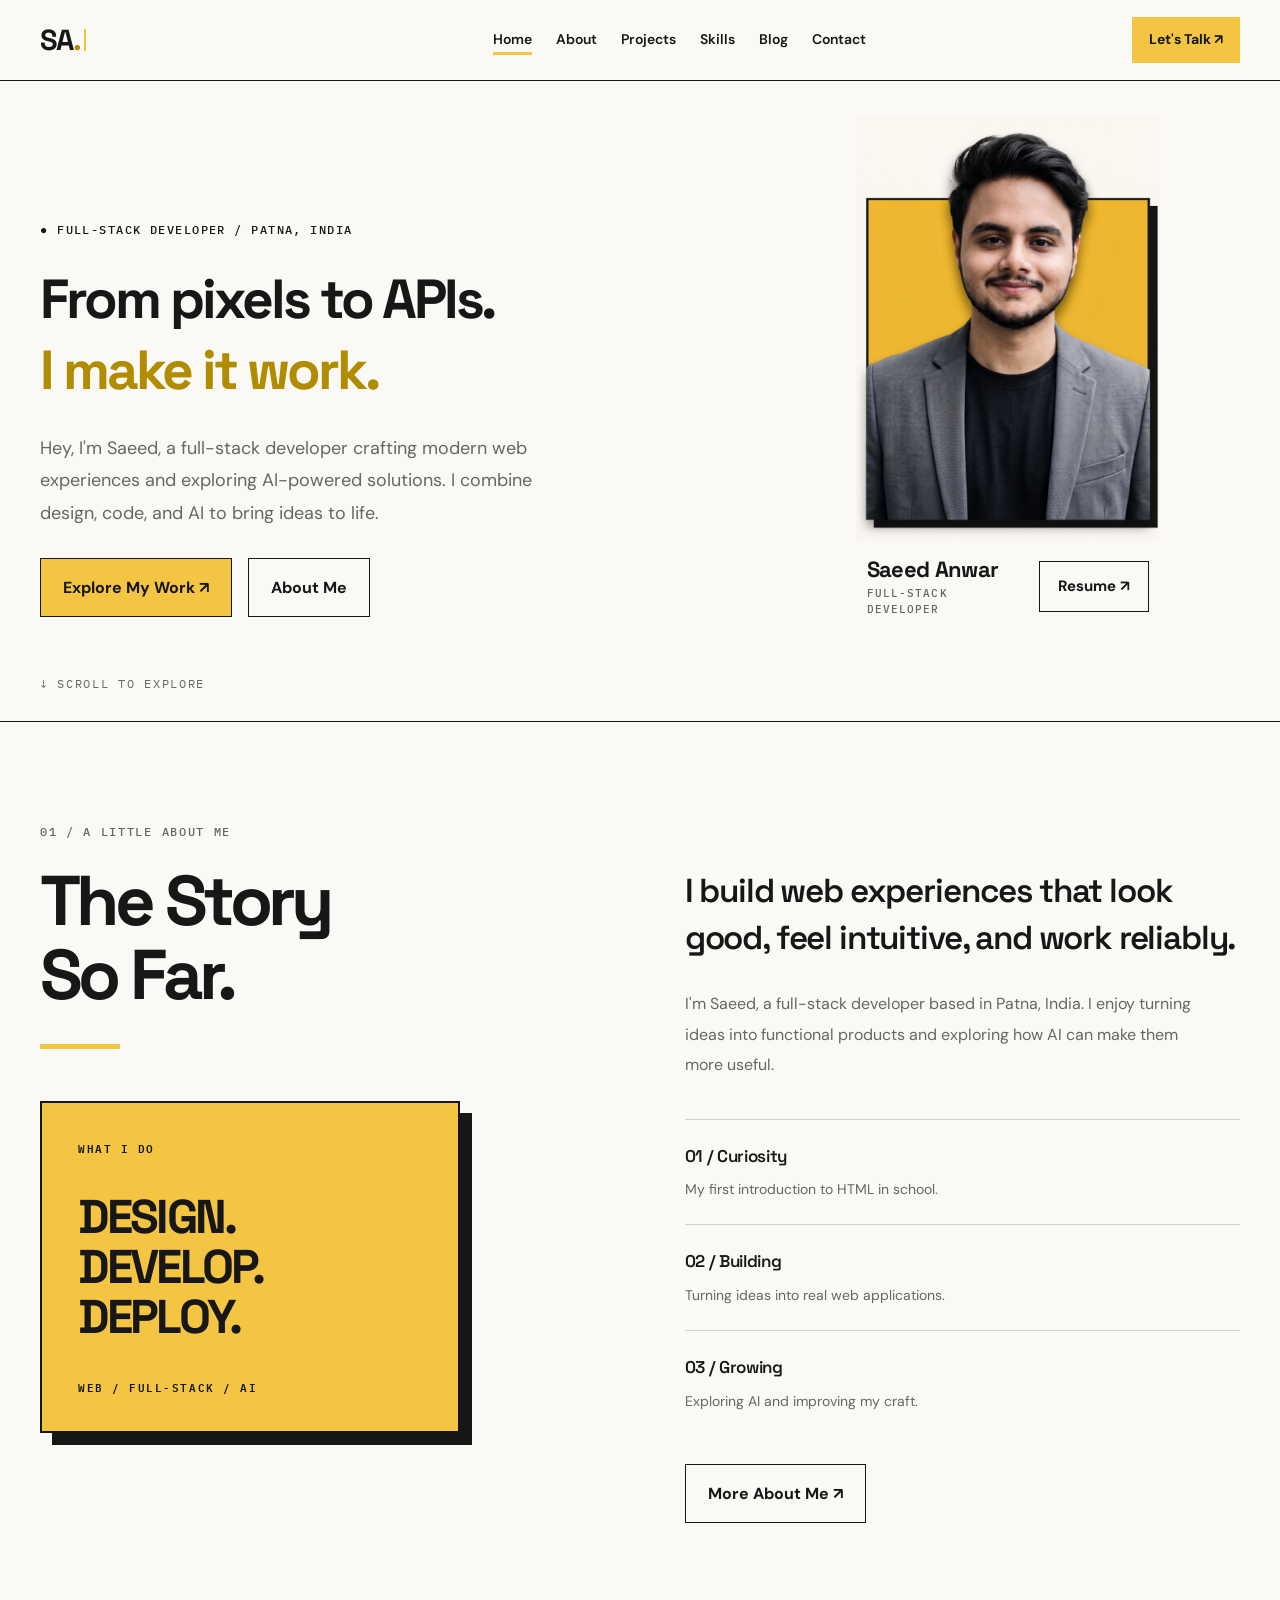
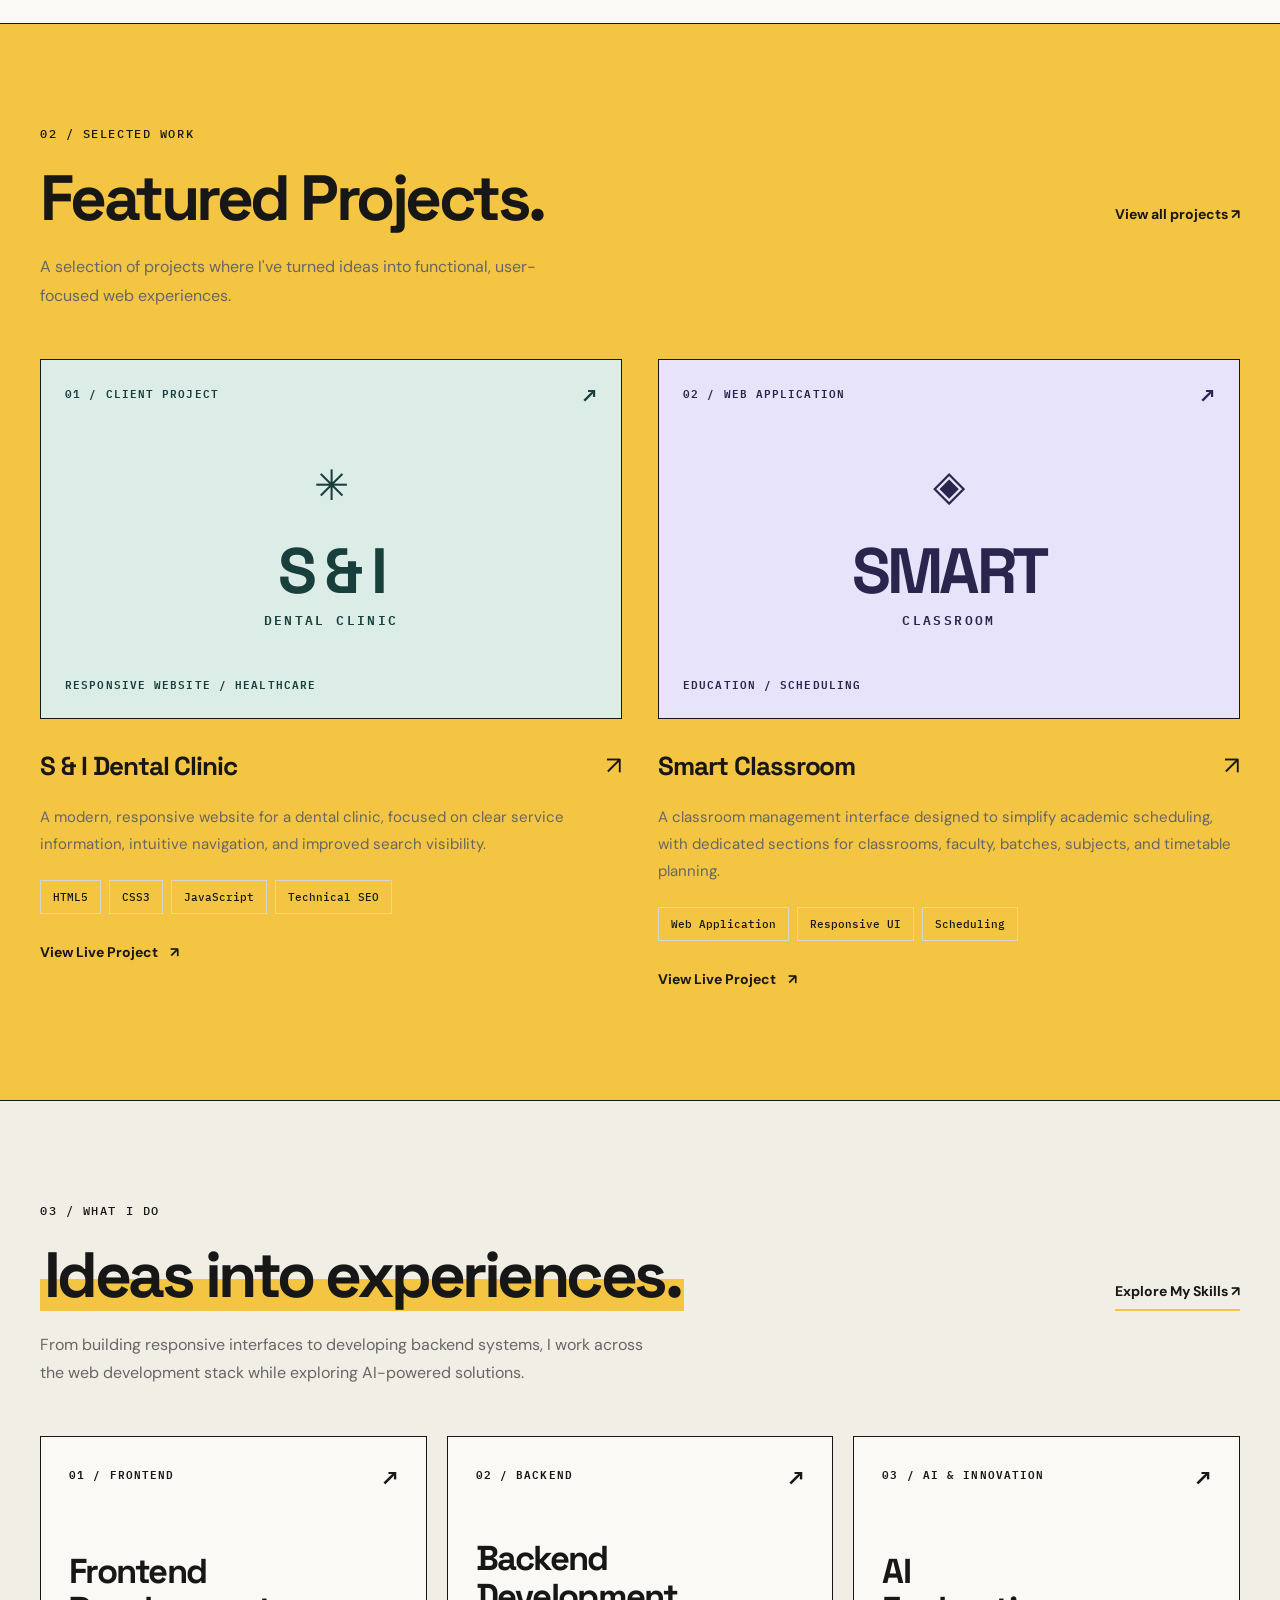
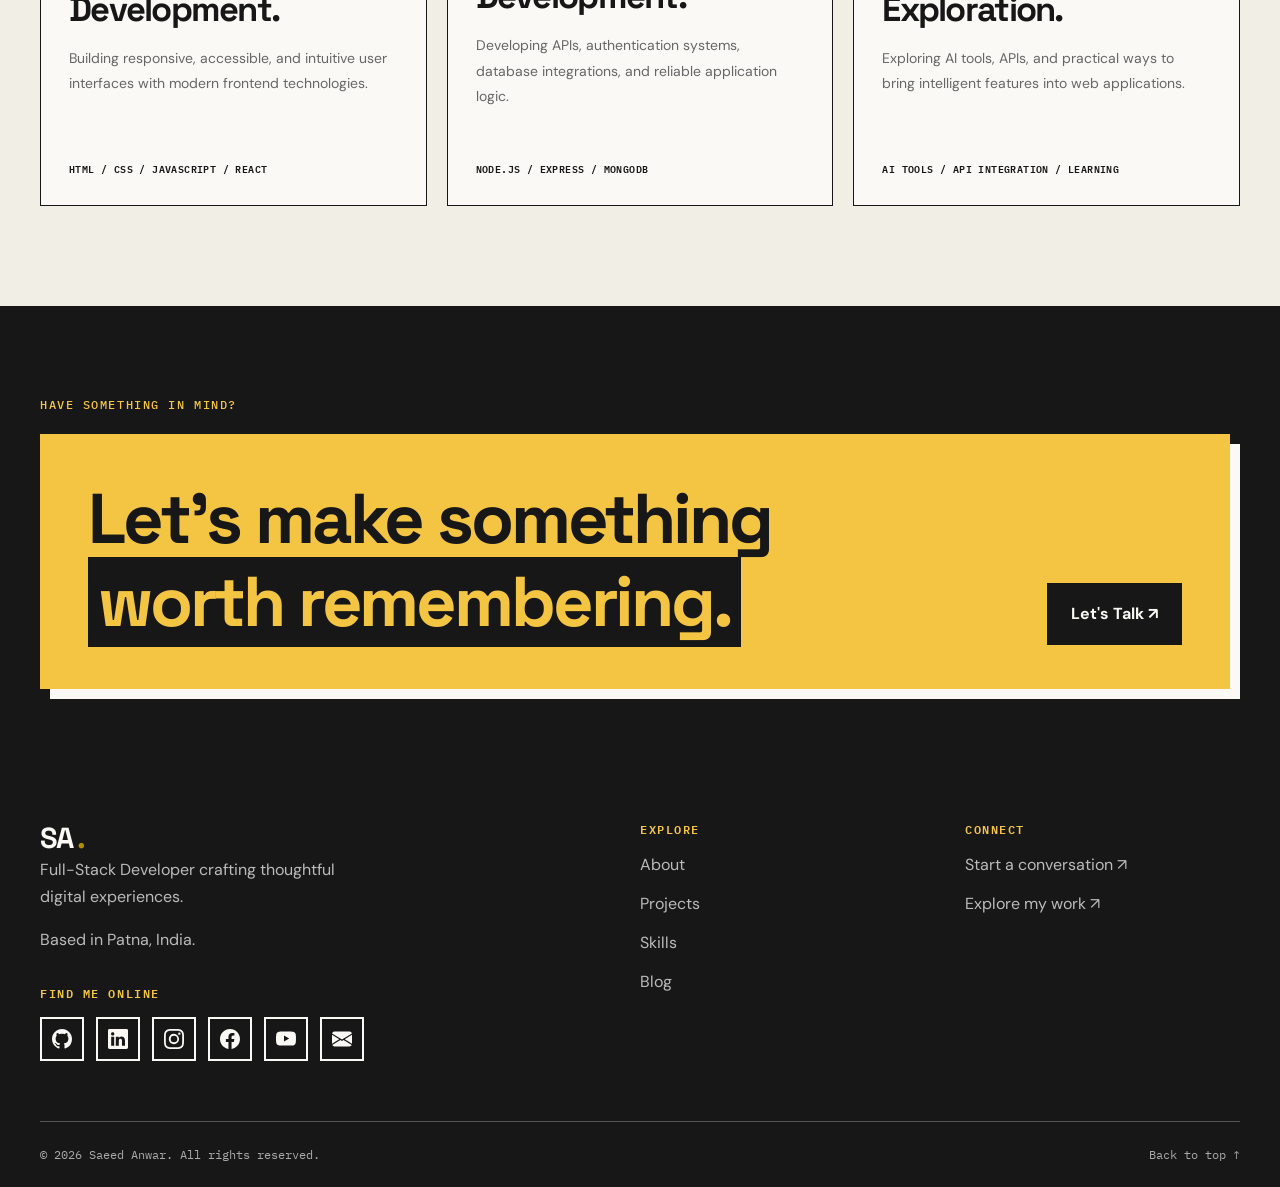
==== index.html @ 9882cc05 "Add files via upload" ====
<!DOCTYPE html>
<html lang="en">
 <head>
  <meta charset="utf-8"/>
  <meta content="width=device-width, initial-scale=1.0" name="viewport"/>
  <meta content="#FAF9F6" name="theme-color"/>
  <title>
   Home | Saeed Anwar
  </title>
  <meta content="Saeed Anwar &mdash; Full-Stack Developer building modern web experiences, client websites, and exploring AI-powered solutions." name="description"/>
  <!-- Google Fonts -->
  <link href="https://fonts.googleapis.com" rel="preconnect"/>
  <link crossorigin="" href="https://fonts.gstatic.com" rel="preconnect"/>
  <link href="https://fonts.googleapis.com/css2?family=DM+Sans:wght@400;500;600;700&amp;family=IBM+Plex+Mono:wght@400;500;600&amp;family=Space+Grotesk:wght@400;500;600;700&amp;display=swap" rel="stylesheet"/>
  <!-- Global CSS -->
  <link href="css/style.css" rel="stylesheet"/>
  <link href="css/components.css" rel="stylesheet"/>
  <!-- Layout CSS -->
  <link href="css/navbar.css" rel="stylesheet"/>
  <link href="css/footer.css" rel="stylesheet"/>
  <!-- Homepage CSS -->
  <link href="css/hero.css" rel="stylesheet"/>
  <link href="css/about-preview.css" rel="stylesheet"/>
  <link href="css/sections.css" rel="stylesheet"/>
 </head>
 <body id="top">
  <a class="skip-link" href="#main">
   Skip to content
  </a>
  <!-- ==================================
       HEADER / NAVIGATION
  ================================== -->
  <header class="site-header">
   <div class="container header-inner">
    <a aria-label="Saeed Anwar - Home" class="logo logo--animated" data-logo-animation href="index.html"><span class="logo__sizer" aria-hidden="true">SAEED ANWAR<span class="logo__dot">.</span></span><span class="logo__display" aria-hidden="true"><span class="logo__typed">SA</span><span class="logo__dot">.</span><span class="logo__cursor"></span></span></a>
    <button aria-controls="site-nav" aria-expanded="false" aria-label="Toggle navigation" class="menu-toggle" type="button">
     ☰
    </button>
    <nav aria-label="Main navigation" class="site-nav" id="site-nav">
     <a aria-current="page" href="index.html">
      Home
     </a>
     <a href="about.html">
      About
     </a>
     <a href="projects.html">
      Projects
     </a>
     <a href="skills.html">
      Skills
     </a>
     <a href="blog.html">
      Blog
     </a>
     <a href="contact.html">
      Contact
     </a>
    </nav>
    <a class="header-cta" href="contact.html">
     Let's Talk &nearrow;
    </a>
   </div>
  </header>
  <main id="main">
   <!-- ==================================
         HERO SECTION
    ================================== -->
   <section aria-labelledby="hero-heading" class="hero">
    <div class="container hero-grid">
     <div class="hero-content">
      <p class="eyebrow">
       ● FULL-STACK DEVELOPER / PATNA, INDIA
      </p>
      <h1 id="hero-heading">
       From pixels to APIs.
       <span>
        I make it work.
       </span>
      </h1>
      <p class="hero-description">
       Hey, I'm Saeed, a full-stack developer crafting
            modern web experiences and exploring AI-powered
            solutions. I combine design, code, and AI to
            bring ideas to life.
      </p>
      <div class="hero-actions">
       <a class="button" href="projects.html">
        Explore My Work &nearrow;
       </a>
       <a class="button button-outline" href="about.html">
        About Me
       </a>
      </div>
     </div>
     <div class="hero-visual">
      <div class="hero-portrait">
       <img alt="Portrait of Saeed Anwar" fetchpriority="high" height="1599" onerror="this.style.display='none';this.parentElement.classList.add('image-missing')" src="images/profile/saeed-profile.png" width="1288"/>
       <span class="image-placeholder">
        Add your portrait at
            images/profile/saeed-profile.png
       </span>
      </div>
      <div class="hero-id">
       <div class="hero-id__text">
        <p class="hero-id__name">
         Saeed Anwar
        </p>
        <p class="hero-id__role">
         Full-Stack Developer
        </p>
       </div>
       <a aria-label="Open Saeed Anwar's resume (PDF, opens in a new tab)" class="button button-outline" href="assets/resume/Saeed-Anwar-Resume.pdf" rel="noopener noreferrer" target="_blank">
        Resume &nearrow;
       </a>
      </div>
     </div>
    </div>
    <div class="container scroll-note">
     &darr; SCROLL TO EXPLORE
    </div>
   </section>
   <!-- ==================================
         ABOUT PREVIEW
    ================================== -->
   <section aria-labelledby="about-heading" class="section about-preview" id="about-preview">
    <div class="container about-grid">
     <div>
      <p class="eyebrow">
       01 / A LITTLE ABOUT ME
      </p>
      <h2 id="about-heading">
       The Story
       <br/>
       So Far.
      </h2>
      <div class="gold-rule">
      </div>
      <div class="design-card">
       <small>
        WHAT I DO
       </small>
       <strong>
        DESIGN.
        <br/>
        DEVELOP.
        <br/>
        DEPLOY.
       </strong>
       <small>
        WEB / FULL-STACK / AI
       </small>
      </div>
     </div>
     <div class="about-story">
      <p class="lead">
       I build web experiences that look good,
            feel intuitive, and work reliably.
      </p>
      <p>
       I'm Saeed, a full-stack developer based in
            Patna, India. I enjoy turning ideas into
            functional products and exploring how AI
            can make them more useful.
      </p>
      <div class="milestone">
       <b>
        01 / Curiosity
       </b>
       <p>
        My first introduction to HTML in school.
       </p>
      </div>
      <div class="milestone">
       <b>
        02 / Building
       </b>
       <p>
        Turning ideas into real web applications.
       </p>
      </div>
      <div class="milestone">
       <b>
        03 / Growing
       </b>
       <p>
        Exploring AI and improving my craft.
       </p>
      </div>
      <a class="button button-outline" href="about.html">
       More About Me &nearrow;
      </a>
     </div>
    </div>
   </section>
   <!-- ==================================
         FEATURED PROJECTS
    ================================== -->
   <section aria-labelledby="projects-heading" class="section featured-projects" id="featured-projects">
    <div class="container">
     <p class="eyebrow">
      02 / SELECTED WORK
     </p>
     <div class="section-heading">
      <h2 id="projects-heading">
       Featured Projects.
      </h2>
      <a class="view-all-link" href="projects.html">
       View all projects &nearrow;
      </a>
     </div>
     <p class="projects-intro">
      A selection of projects where I've turned ideas
          into functional, user-focused web experiences.
     </p>
     <div class="project-grid">
      <!-- PROJECT 01: DENTAL CLINIC -->
      <article class="project-card">
       <a aria-label="Visit S &amp; I Dental Clinic website" class="project-visual project-visual--dental" href="https://sidentalclinic.com/" rel="noopener noreferrer" target="_blank">
        <div class="project-visual__top">
         <span>
          01 / CLIENT PROJECT
         </span>
         <span aria-hidden="true">
          &nearrow;
         </span>
        </div>
        <div class="project-visual__center">
         <span aria-hidden="true" class="project-visual__symbol">
          ✳
         </span>
         <strong>
          S &amp; I
         </strong>
         <span>
          DENTAL CLINIC
         </span>
        </div>
        <div class="project-visual__bottom">
         RESPONSIVE WEBSITE / HEALTHCARE
        </div>
       </a>
       <div class="project-details">
        <div class="project-details__heading">
         <h3>
          S &amp; I Dental Clinic
         </h3>
         <a aria-label="Open S &amp; I Dental Clinic website" href="https://sidentalclinic.com/" rel="noopener noreferrer" target="_blank">
          &nearrow;
         </a>
        </div>
        <p>
         A modern, responsive website for a dental
                clinic, focused on clear service information,
                intuitive navigation, and improved search
                visibility.
        </p>
        <div class="project-tags">
         <span>
          HTML5
         </span>
         <span>
          CSS3
         </span>
         <span>
          JavaScript
         </span>
         <span>
          Technical SEO
         </span>
        </div>
        <a class="project-link" href="https://sidentalclinic.com/" rel="noopener noreferrer" target="_blank">
         View Live Project
         <span aria-hidden="true">
          &nearrow;
         </span>
        </a>
       </div>
      </article>
      <!-- PROJECT 02: SMART CLASSROOM -->
      <article class="project-card">
       <a aria-label="Visit Smart Classroom project" class="project-visual project-visual--classroom" href="https://saeed8271.github.io/smart_classroom/" rel="noopener noreferrer" target="_blank">
        <div class="project-visual__top">
         <span>
          02 / WEB APPLICATION
         </span>
         <span aria-hidden="true">
          &nearrow;
         </span>
        </div>
        <div class="project-visual__center">
         <span aria-hidden="true" class="project-visual__symbol">
          ◈
         </span>
         <strong>
          SMART
         </strong>
         <span>
          CLASSROOM
         </span>
        </div>
        <div class="project-visual__bottom">
         EDUCATION / SCHEDULING
        </div>
       </a>
       <div class="project-details">
        <div class="project-details__heading">
         <h3>
          Smart Classroom
         </h3>
         <a aria-label="Open Smart Classroom project" href="https://saeed8271.github.io/smart_classroom/" rel="noopener noreferrer" target="_blank">
          &nearrow;
         </a>
        </div>
        <p>
         A classroom management interface designed
                to simplify academic scheduling, with
                dedicated sections for classrooms, faculty,
                batches, subjects, and timetable planning.
        </p>
        <div class="project-tags">
         <span>
          Web Application
         </span>
         <span>
          Responsive UI
         </span>
         <span>
          Scheduling
         </span>
        </div>
        <a class="project-link" href="https://saeed8271.github.io/smart_classroom/" rel="noopener noreferrer" target="_blank">
         View Live Project
         <span aria-hidden="true">
          &nearrow;
         </span>
        </a>
       </div>
      </article>
     </div>
    </div>
   </section>
   <!-- ==================================
     WHAT I DO / SKILLS PREVIEW
================================== -->
   <section aria-labelledby="services-heading" class="section section-tinted services-section" id="services">
    <div class="container">
     <p class="eyebrow">
      03 / WHAT I DO
     </p>
     <div class="section-heading">
      <h2 id="services-heading">
       Ideas into experiences.
      </h2>
      <a class="services-view-all" href="skills.html">
       Explore My Skills &nearrow;
      </a>
     </div>
     <p class="services-intro">
      From building responsive interfaces to developing
      backend systems, I work across the web development
      stack while exploring AI-powered solutions.
     </p>
     <div class="services-grid">
      <!-- FRONTEND -->
      <a class="service-card" href="skills.html#frontend">
       <div class="service-card__top">
        <span>
         01 / FRONTEND
        </span>
        <span aria-hidden="true" class="service-card__arrow">
         &nearrow;
        </span>
       </div>
       <div>
        <h3>
         Frontend
         <br/>
         Development.
        </h3>
        <p>
         Building responsive, accessible, and intuitive
            user interfaces with modern frontend technologies.
        </p>
       </div>
       <span class="service-card__tags">
        HTML / CSS / JAVASCRIPT / REACT
       </span>
      </a>
      <!-- BACKEND -->
      <a class="service-card" href="skills.html#backend">
       <div class="service-card__top">
        <span>
         02 / BACKEND
        </span>
        <span aria-hidden="true" class="service-card__arrow">
         &nearrow;
        </span>
       </div>
       <div>
        <h3>
         Backend
         <br/>
         Development.
        </h3>
        <p>
         Developing APIs, authentication systems, database
            integrations, and reliable application logic.
        </p>
       </div>
       <span class="service-card__tags">
        NODE.JS / EXPRESS / MONGODB
       </span>
      </a>
      <!-- AI -->
      <a class="service-card" href="skills.html#ai">
       <div class="service-card__top">
        <span>
         03 / AI &amp; INNOVATION
        </span>
        <span aria-hidden="true" class="service-card__arrow">
         &nearrow;
        </span>
       </div>
       <div>
        <h3>
         AI
         <br/>
         Exploration.
        </h3>
        <p>
         Exploring AI tools, APIs, and practical ways to
            bring intelligent features into web applications.
        </p>
       </div>
       <span class="service-card__tags">
        AI TOOLS / API INTEGRATION / LEARNING
       </span>
      </a>
     </div>
    </div>
   </section>
   <!-- ==================================
         BEYOND THE CODE
    ================================== -->
   <!-- ==================================
         BLOG PREVIEW
    ================================== -->
  </main>
  <!-- ==================================
       FOOTER
  ================================== -->
  <footer class="site-footer">
   <div class="container">
    <p class="eyebrow">
     HAVE SOMETHING IN MIND?
    </p>
    <div class="footer-cta">
     <h2>
      Let's make something
      <span>
       worth remembering.
      </span>
     </h2>
     <a class="button" href="contact.html">
      Let's Talk &nearrow;
     </a>
    </div>
    <div class="footer-columns">
     <div>
      <a class="logo" href="index.html">
       SA
       <span>
        .
       </span>
      </a>
      <p>
       Full-Stack Developer crafting thoughtful
            digital experiences.
      </p>
      <p>
       Based in Patna, India.
      </p>
      <nav class="footer-social" aria-label="Social links">
        <h3>FIND ME ONLINE</h3>
        <ul>
          <li><a href="https://github.com/Saeed8271" target="_blank" rel="noopener noreferrer" aria-label="GitHub (opens in a new tab)" title="GitHub"><svg viewBox="0 0 16 16" width="20" height="20" fill="currentColor" aria-hidden="true" focusable="false"><path d="M8 0C3.58 0 0 3.58 0 8c0 3.54 2.29 6.53 5.47 7.59.4.07.55-.17.55-.38 0-.19-.01-.82-.01-1.49-2.01.37-2.53-.49-2.69-.94-.09-.23-.48-.94-.82-1.13-.28-.15-.68-.52-.01-.53.63-.01 1.08.58 1.23.82.72 1.21 1.87.87 2.33.66.07-.52.28-.87.51-1.07-1.78-.2-3.64-.89-3.64-3.95 0-.87.31-1.59.82-2.15-.08-.2-.36-1.02.08-2.12 0 0 .67-.21 2.2.82.64-.18 1.32-.27 2-.27s1.36.09 2 .27c1.53-1.04 2.2-.82 2.2-.82.44 1.1.16 1.92.08 2.12.51.56.82 1.27.82 2.15 0 3.07-1.87 3.75-3.65 3.95.29.25.54.73.54 1.48 0 1.07-.01 1.93-.01 2.2 0 .21.15.46.55.38A8.01 8.01 0 0 0 16 8c0-4.42-3.58-8-8-8"/></svg></a></li>
          <li><a href="https://www.linkedin.com/in/saeed-anwar-23450a2b9" target="_blank" rel="noopener noreferrer" aria-label="LinkedIn (opens in a new tab)" title="LinkedIn"><svg viewBox="0 0 16 16" width="20" height="20" fill="currentColor" aria-hidden="true" focusable="false"><path d="M0 1.146C0 .513.526 0 1.175 0h13.65C15.474 0 16 .513 16 1.146v13.708c0 .633-.526 1.146-1.175 1.146H1.175C.526 16 0 15.487 0 14.854zm4.943 12.248V6.169H2.542v7.225zm-1.2-8.212c.837 0 1.358-.554 1.358-1.248-.015-.709-.52-1.248-1.342-1.248S2.4 3.226 2.4 3.934c0 .694.521 1.248 1.327 1.248zm4.908 8.212V9.359c0-.216.016-.432.08-.586.173-.431.568-.878 1.232-.878.869 0 1.216.662 1.216 1.634v3.865h2.401V9.25c0-2.22-1.184-3.252-2.764-3.252-1.274 0-1.845.7-2.165 1.193v.025h-.016l.016-.025V6.169h-2.4c.03.678 0 7.225 0 7.225z"/></svg></a></li>
          <li><a href="https://www.instagram.com/saeedanwar2454" target="_blank" rel="noopener noreferrer" aria-label="Instagram (opens in a new tab)" title="Instagram"><svg viewBox="0 0 16 16" width="20" height="20" fill="currentColor" aria-hidden="true" focusable="false"><path d="M8 0C5.829 0 5.556.01 4.703.048 3.85.088 3.269.222 2.76.42a3.9 3.9 0 0 0-1.417.923A3.9 3.9 0 0 0 .42 2.76C.222 3.268.087 3.85.048 4.7.01 5.555 0 5.827 0 8.001c0 2.172.01 2.444.048 3.297.04.852.174 1.433.372 1.942.205.526.478.972.923 1.417.444.445.89.719 1.416.923.51.198 1.09.333 1.942.372C5.555 15.99 5.827 16 8 16s2.444-.01 3.298-.048c.851-.04 1.434-.174 1.943-.372a3.9 3.9 0 0 0 1.416-.923c.445-.445.718-.891.923-1.417.197-.509.332-1.09.372-1.942C15.99 10.445 16 10.173 16 8s-.01-2.445-.048-3.299c-.04-.851-.175-1.433-.372-1.941a3.9 3.9 0 0 0-.923-1.417A3.9 3.9 0 0 0 13.24.42c-.51-.198-1.092-.333-1.943-.372C10.443.01 10.172 0 7.998 0zm-.717 1.442h.718c2.136 0 2.389.007 3.232.046.78.035 1.204.166 1.486.275.373.145.64.319.92.599s.453.546.598.92c.11.281.24.705.275 1.485.039.843.047 1.096.047 3.231s-.008 2.389-.047 3.232c-.035.78-.166 1.203-.275 1.485a2.5 2.5 0 0 1-.599.919c-.28.28-.546.453-.92.598-.28.11-.704.24-1.485.276-.843.038-1.096.047-3.232.047s-2.39-.009-3.233-.047c-.78-.036-1.203-.166-1.485-.276a2.5 2.5 0 0 1-.92-.598 2.5 2.5 0 0 1-.6-.92c-.109-.281-.24-.705-.275-1.485-.038-.843-.046-1.096-.046-3.233s.008-2.388.046-3.231c.036-.78.166-1.204.276-1.486.145-.373.319-.64.599-.92s.546-.453.92-.598c.282-.11.705-.24 1.485-.276.738-.034 1.024-.044 2.515-.045zm4.988 1.328a.96.96 0 1 0 0 1.92.96.96 0 0 0 0-1.92m-4.27 1.122a4.109 4.109 0 1 0 0 8.217 4.109 4.109 0 0 0 0-8.217m0 1.441a2.667 2.667 0 1 1 0 5.334 2.667 2.667 0 0 1 0-5.334"/></svg></a></li>
          <li><a href="https://www.facebook.com/profile.php?id=100057642566554" target="_blank" rel="noopener noreferrer" aria-label="Facebook (opens in a new tab)" title="Facebook"><svg viewBox="0 0 16 16" width="20" height="20" fill="currentColor" aria-hidden="true" focusable="false"><path d="M16 8.049c0-4.446-3.582-8.05-8-8.05C3.58 0-.002 3.603-.002 8.05c0 4.017 2.926 7.347 6.75 7.951v-5.625h-2.03V8.05H6.75V6.275c0-2.017 1.195-3.131 3.022-3.131.876 0 1.791.157 1.791.157v1.98h-1.009c-.993 0-1.303.621-1.303 1.258v1.51h2.218l-.354 2.326H9.25V16c3.824-.604 6.75-3.934 6.75-7.951"/></svg></a></li>
          <li><a href="https://www.youtube.com/channel/UChybDHQz90WzUrB8wZB8Mdw" target="_blank" rel="noopener noreferrer" aria-label="YouTube (opens in a new tab)" title="YouTube"><svg viewBox="0 0 16 16" width="20" height="20" fill="currentColor" aria-hidden="true" focusable="false"><path d="M8.051 1.999h.089c.822.003 4.987.033 6.11.335a2.01 2.01 0 0 1 1.415 1.42c.101.38.172.883.22 1.402l.01.104.022.26.008.104c.065.914.073 1.77.074 1.957v.075c-.001.194-.01 1.108-.082 2.06l-.008.105-.009.104c-.05.572-.124 1.14-.235 1.558a2.01 2.01 0 0 1-1.415 1.42c-1.16.312-5.569.334-6.18.335h-.142c-.309 0-1.587-.006-2.927-.052l-.17-.006-.087-.004-.171-.007-.171-.007c-1.11-.049-2.167-.128-2.654-.26a2.01 2.01 0 0 1-1.415-1.419c-.111-.417-.185-.986-.235-1.558L.09 9.82l-.008-.104A31 31 0 0 1 0 7.68v-.123c.002-.215.01-.958.064-1.778l.007-.103.003-.052.008-.104.022-.26.01-.104c.048-.519.119-1.023.22-1.402a2.01 2.01 0 0 1 1.415-1.42c.487-.13 1.544-.21 2.654-.26l.17-.007.172-.006.086-.003.171-.007A100 100 0 0 1 7.858 2zM6.4 5.209v4.818l4.157-2.408z"/></svg></a></li>
          <li><a href="mailto:saeedanwar0930@gmail.com" aria-label="Email Saeed Anwar" title="Email"><svg viewBox="0 0 16 16" width="20" height="20" fill="currentColor" aria-hidden="true" focusable="false"><path d="M.05 3.555A2 2 0 0 1 2 2h12a2 2 0 0 1 1.95 1.555L8 8.414zM0 4.697v7.104l5.803-3.558zM6.761 8.83l-6.57 4.027A2 2 0 0 0 2 14h12a2 2 0 0 0 1.808-1.144l-6.57-4.027L8 9.586zm3.436-.586L16 11.801V4.697z"/></svg></a></li>
        </ul>
      </nav>
     </div>
     <div>
      <h3>
       EXPLORE
      </h3>
      <a href="about.html">
       About
      </a>
      <a href="projects.html">
       Projects
      </a>
      <a href="skills.html">
       Skills
      </a>
      <a href="blog.html">
       Blog
      </a>
     </div>
     <div>
      <h3>
       CONNECT
      </h3>
      <a href="contact.html">
       Start a conversation &nearrow;
      </a>
      <a href="projects.html">
       Explore my work &nearrow;
      </a>
     </div>
    </div>
    <div class="footer-bottom">
     <span>
      &copy;
      <span data-year="">
      </span>
      Saeed Anwar.
          All rights reserved.
     </span>
     <a href="#top">
      Back to top &uarr;
     </a>
    </div>
   </div>
  </footer>
  <!-- JavaScript -->
  <script defer="" src="js/main.js">
  </script>
  <script defer="" src="js/navbar.js">
  </script>
 </body>
</html>
---- css/style.css ----
:root{--color-gold:#F4C542;--color-mustard:#E9B92F;--color-ink:#171717;--color-paper:#FAF9F6;--color-muted:#666;--font-heading:"Space Grotesk",sans-serif;--font-body:"DM Sans",sans-serif;--font-mono:"IBM Plex Mono",monospace;--container-width:1200px}*,*::before,*::after{box-sizing:border-box}html{scroll-behavior:smooth}body{margin:0;background:var(--color-paper);color:var(--color-ink);font:16px/1.7 var(--font-body)}h1,h2,h3,h4,p{margin-top:0}h1,h2,h3,h4{font-family:var(--font-heading);line-height:1.12;letter-spacing:-.045em}a{color:inherit}img{max-width:100%;display:block}.container{width:min(calc(100% - 48px),var(--container-width));margin-inline:auto}.section{padding:100px 0;border-bottom:1px solid var(--color-ink)}.eyebrow{font:500 12px/1.6 var(--font-mono);letter-spacing:.13em;text-transform:uppercase}.section h2{font-size:clamp(38px,5vw,68px)}.section-intro{max-width:700px;color:var(--color-muted);font-size:20px}.skip-link{position:absolute;top:-100px;left:16px;padding:12px;background:var(--color-gold);z-index:100}.skip-link:focus{top:8px}:focus-visible{outline:3px solid var(--color-gold);outline-offset:4px}@media(max-width:600px){.container{width:min(calc(100% - 32px),var(--container-width))}.section{padding:65px 0}}@media(prefers-reduced-motion:reduce){html{scroll-behavior:auto}*,*::before,*::after{animation-duration:.01ms!important;transition-duration:.01ms!important}}
---- css/components.css ----
.button{display:inline-flex;align-items:center;justify-content:center;gap:10px;padding:15px 22px;background:var(--color-gold);border:1px solid var(--color-ink);color:var(--color-ink);font-weight:700;text-decoration:none;transition:transform .2s,background .2s}.button:hover{transform:translateY(-2px);background:var(--color-mustard)}.button-outline{background:transparent}.button-outline:hover{background:var(--color-gold)}.gold-dot{color:#B18B00}.note{font-size:13px;color:var(--color-muted)}
---- css/navbar.css ----
.site-header{border-bottom:1px solid var(--color-ink);position:relative;z-index:10;background:var(--color-paper)}.header-inner{min-height:80px;display:flex;align-items:center;gap:30px;justify-content:space-between}.logo{font:700 29px var(--font-heading);letter-spacing:-.06em;text-decoration:none}.logo span{color:#B18B00}.site-nav{display:flex;align-items:center;gap:24px}.site-nav a{text-decoration:none;font-size:14px;font-weight:600}.site-nav a:hover,.site-nav a[aria-current=page]{text-decoration:underline;text-decoration-color:var(--color-gold);text-decoration-thickness:3px;text-underline-offset:7px}.header-cta{background:var(--color-gold);padding:11px 17px;text-decoration:none;font-weight:700;font-size:14px}.menu-toggle{display:none;background:transparent;border:1px solid var(--color-ink);padding:8px 12px;font-size:20px;cursor:pointer}@media(max-width:900px){.menu-toggle{display:block;margin-left:auto}.header-cta{display:none}.site-nav{display:none;position:absolute;top:100%;left:0;right:0;background:var(--color-paper);border-bottom:1px solid var(--color-ink);padding:20px 24px;flex-direction:column;align-items:flex-start}.site-nav.is-open{display:flex}}

/* ===== Animated header logo (header only; footer .logo is untouched) ===== */
.logo--animated{position:relative;display:inline-block;flex-shrink:0;white-space:nowrap;line-height:1.7}
.logo--animated span{color:inherit}
/* Invisible full-width copy: reserves the final width so nothing around it ever moves */
.logo__sizer{display:block;visibility:hidden;padding-right:calc(.14em + 2px);pointer-events:none;user-select:none}
.logo__display{position:absolute;top:0;left:0;bottom:0;display:flex;align-items:center;white-space:nowrap}
/* The typed text is a clipping window whose width glides between keystrokes */
.logo__typed{display:inline-block;overflow:hidden;white-space:nowrap;vertical-align:top;box-sizing:content-box;padding-right:.05em;margin-right:-.05em;will-change:width;transition:width var(--logo-ms,130ms) cubic-bezier(.3,.7,.2,1)}
.logo--animated .logo__dot{color:#B18B00}
.logo--animated .logo__cursor{width:2px;height:.78em;margin-left:.14em;background:var(--color-gold);opacity:0;flex:none}
.logo--animated.is-active .logo__cursor{opacity:1;animation:logo-blink 1.2s ease-in-out infinite}
.logo--animated.is-typing .logo__cursor{animation:none;opacity:1}
@keyframes logo-blink{0%,40%{opacity:1}60%,90%{opacity:0}100%{opacity:1}}

/* Slightly smaller on phones so the full name always fits beside the hamburger */
@media(max-width:600px){.logo--animated{font-size:26px}}
@media(max-width:360px){.logo--animated{font-size:22px}}

/* Reduced motion: plain static "SA." exactly like the original logo */
@media(prefers-reduced-motion:reduce){
  .logo--animated{line-height:inherit}
  .logo__sizer{display:none}
  .logo__display{position:static;display:inline}
  .logo__typed{display:inline;transition:none;padding:0;margin:0}
  .logo--animated .logo__cursor{display:none}
}

/* ===== Mobile menu: yellow panel + hamburger <-> cross toggle (<=900px) ===== */
@media(max-width:900px){
  /* Hide the ☰ glyph and draw the icon with CSS so it can morph into a cross */
  .menu-toggle{
    position:relative;width:46px;height:42px;padding:0;font-size:0;line-height:0;color:transparent;
    background:linear-gradient(var(--color-ink),var(--color-ink)) center/20px 2px no-repeat;
    transition:background-size .2s ease,background-color .2s ease;
  }
  .menu-toggle::before,.menu-toggle::after{
    content:"";position:absolute;left:50%;top:50%;width:20px;height:2px;margin:-1px 0 0 -10px;
    background:var(--color-ink);transition:transform .25s cubic-bezier(.3,.7,.2,1);
  }
  .menu-toggle::before{transform:translateY(-7px)}
  .menu-toggle::after{transform:translateY(7px)}
  .menu-toggle[aria-expanded="true"]{background-size:0 2px;background-color:var(--color-gold)}
  .menu-toggle[aria-expanded="true"]::before{transform:rotate(45deg)}
  .menu-toggle[aria-expanded="true"]::after{transform:rotate(-45deg)}

  /* Floating yellow card with a hard black offset shadow (matches the "What I do" card) */
  .site-nav{
    top:calc(100% + 16px);left:24px;right:34px;
    background:var(--color-gold);border:2px solid var(--color-ink);box-shadow:10px 10px 0 var(--color-ink);
    padding:24px 24px 24px;gap:18px;
  }
  .site-nav.is-open{animation:menu-in .22s ease-out}
  .site-nav a{color:var(--color-ink);font-family:var(--font-heading);font-size:20px;font-weight:700;letter-spacing:-.02em}
  .site-nav a:hover,.site-nav a[aria-current=page]{text-decoration-color:var(--color-ink)}

  /* "Let's Talk" button added under the links by navbar.js */
  .site-nav a.site-nav__cta,.site-nav a.site-nav__cta:hover{
    display:block;width:100%;margin-top:8px;padding:14px 18px;text-align:center;text-decoration:none;
    background:var(--color-ink);color:var(--color-paper);border:2px solid var(--color-ink);
    font:700 15px var(--font-body);letter-spacing:0;
    transition:background-color .2s ease,color .2s ease;
  }
  .site-nav a.site-nav__cta:hover,.site-nav a.site-nav__cta:focus-visible{background:var(--color-paper);color:var(--color-ink)}
}
@media(max-width:600px){.site-nav{left:16px;right:26px}}
@keyframes menu-in{from{opacity:0;transform:translateY(-6px)}to{opacity:1;transform:none}}
@media(min-width:901px){.site-nav__cta{display:none!important}}

/* ===== Navbar polish: sticky header, scroll progress, hover effects ===== */
html{scroll-padding-top:81px}
.site-header{position:sticky;top:0}
.site-header::after{content:"";position:absolute;left:0;bottom:-1px;width:100%;height:3px;background:var(--color-gold);transform:scaleX(var(--scroll,0));transform-origin:left center;pointer-events:none}

/* Desktop links: golden underline slides in from the left */
@media(min-width:901px){
  .site-nav a{padding-bottom:3px;margin-bottom:-3px;background:linear-gradient(var(--color-gold),var(--color-gold)) 0 100%/0 3px no-repeat;transition:background-size .28s cubic-bezier(.3,.7,.2,1)}
  .site-nav a:hover,.site-nav a:focus-visible,.site-nav a[aria-current=page]{text-decoration:none;background-size:100% 3px}
}

/* "Let's Talk" lifts with a hard shadow, like the cards */
.header-cta{transition:transform .2s cubic-bezier(.3,.7,.2,1),box-shadow .2s cubic-bezier(.3,.7,.2,1)}
.header-cta:hover,.header-cta:focus-visible{transform:translate(-2px,-2px);box-shadow:4px 4px 0 var(--color-ink)}
.header-cta:active{transform:none;box-shadow:none}

@media(max-width:900px) and (hover:hover){.menu-toggle:hover{background-color:var(--color-gold)}}
---- css/footer.css ----
.site-footer{background:var(--color-ink);color:var(--color-paper);padding-top:88px}.site-footer .eyebrow{color:var(--color-gold)}.footer-cta{display:flex;justify-content:space-between;align-items:end;gap:32px;padding:16px 0 75px;border-bottom:1px solid #555}.footer-cta h2{font-size:clamp(40px,5.5vw,76px);max-width:850px;margin:0}.footer-cta h2 span{color:var(--color-gold)}.footer-cta .button{flex-shrink:0}.footer-columns{display:grid;grid-template-columns:2fr 1fr 1fr;gap:50px;padding:60px 0}.footer-columns p{max-width:300px;color:#bbb}.footer-columns h3{font:600 12px var(--font-mono);letter-spacing:.13em}.footer-columns>div>a:not(.logo){display:block;color:#bbb;text-decoration:none;margin:12px 0}.footer-columns a:hover{color:var(--color-gold)}.footer-bottom{display:flex;justify-content:space-between;gap:20px;border-top:1px solid #555;padding:25px 0;color:#aaa;font:12px var(--font-mono)}.footer-bottom a{text-decoration:none}@media(max-width:700px){.site-footer{padding-top:60px}.footer-cta{align-items:flex-start;flex-direction:column}.footer-columns{grid-template-columns:1fr 1fr;gap:25px}.footer-columns>div:first-child{grid-column:1/-1}.footer-bottom{flex-direction:column}}

/* ===== Footer: match the yellow card + hard-shadow look (CSS only, HTML unchanged) ===== */
.site-footer .footer-cta{margin:20px 10px 70px 0;padding:44px 48px;background:var(--color-gold);color:var(--color-ink);border:0;box-shadow:10px 10px 0 var(--color-paper)}
.site-footer .footer-cta h2{line-height:1.18}
.site-footer .footer-cta h2 span{display:inline;background:var(--color-ink);color:var(--color-gold);padding:0 .14em;-webkit-box-decoration-break:clone;box-decoration-break:clone}
.site-footer .footer-cta .button{background:var(--color-ink);color:var(--color-paper);border:2px solid var(--color-ink);transition:transform .2s cubic-bezier(.3,.7,.2,1),box-shadow .2s cubic-bezier(.3,.7,.2,1),background-color .2s,color .2s}
.site-footer .footer-cta .button:hover,.site-footer .footer-cta .button:focus-visible{background:var(--color-paper);color:var(--color-ink);transform:translate(-2px,-2px);box-shadow:4px 4px 0 var(--color-ink)}
.site-footer .footer-cta .button:active{transform:none;box-shadow:none}
.site-footer .footer-cta .button:focus-visible{outline-color:var(--color-ink)}

.footer-columns h3{color:var(--color-gold)}
.footer-columns>div>a:not(.logo){transition:color .2s,transform .25s cubic-bezier(.3,.7,.2,1)}
.footer-columns>div>a:not(.logo):hover{transform:translateX(5px)}
.footer-bottom a{transition:color .2s}
.footer-bottom a:hover{color:var(--color-gold)}

@media(max-width:700px){
  .site-footer .footer-cta{margin:16px 6px 54px 0;padding:30px 24px;box-shadow:6px 6px 0 var(--color-paper)}
}
@media(prefers-reduced-motion:reduce){
  .footer-columns>div>a:not(.logo):hover,.site-footer .footer-cta .button:hover{transform:none}
}

/* ===== Footer social links ===== */
.footer-social{margin-top:30px}
.footer-social h3{margin:0 0 14px}
.footer-social ul{list-style:none;margin:0;padding:0;display:flex;flex-wrap:wrap;gap:12px}
.footer-columns .footer-social a{display:inline-flex;align-items:center;justify-content:center;width:44px;height:44px;border:2px solid var(--color-paper);color:var(--color-paper);transition:transform .2s cubic-bezier(.3,.7,.2,1),box-shadow .2s cubic-bezier(.3,.7,.2,1),background-color .2s,border-color .2s,color .2s}
.footer-social svg{display:block;width:20px;height:20px}
.footer-columns .footer-social a:hover,.footer-columns .footer-social a:focus-visible{background:var(--color-gold);border-color:var(--color-gold);color:var(--color-ink);transform:translate(-2px,-2px);box-shadow:3px 3px 0 var(--color-paper)}
.footer-columns .footer-social a:active{transform:none;box-shadow:none}
@media(prefers-reduced-motion:reduce){.footer-columns .footer-social a:hover,.footer-columns .footer-social a:focus-visible{transform:none}}
---- css/hero.css ----
/* =========================================
   HERO SECTION
========================================= */

.hero {
  background: var(--color-paper);
  border-bottom: 1px solid var(--color-ink);
  overflow: hidden;
}

.hero-grid {
  /* Height shared by the button row (left) and the name/Resume row (right) so they line up */
  --hero-row: 60px;
  display: grid;
  grid-template-columns: minmax(0, 1.5fr) minmax(0, 1fr);
  align-items: end;           /* both columns end on the same line: buttons row = name row */
  gap: 40px;
  padding: 36px 0 58px;
}

/* =========================================
   LEFT SIDE — CONTENT
========================================= */

.hero-content {
  min-width: 0;
}

.hero-content .eyebrow {
  margin: 0 0 30px;
  font-family: var(--font-mono);
  font-size: 12px;
  font-weight: 500;
  letter-spacing: 0.12em;
  line-height: 1.6;
  text-transform: uppercase;
}

.hero h1 {
  margin: 0;
  font-family: var(--font-heading);
  font-size: clamp(34px, 4.3vw, 64px);
  font-weight: 700;
  line-height: 1.1;
  letter-spacing: -0.055em;
}

.hero h1 span {
  display: block;
  margin-top: 10px;
  color: #B18B00;
}

.hero-description {
  max-width: 550px;
  margin: 32px 0 0;
  color: var(--color-muted);
  font-family: var(--font-body);
  font-size: 18px;
  line-height: 1.8;
}

/* =========================================
   HERO BUTTONS  (same hover as the navbar "Let's Talk")
========================================= */

.hero-actions {
  display: flex;
  align-items: center;
  flex-wrap: wrap;
  gap: 16px;
  min-height: var(--hero-row);
  margin-top: 28px;
}

.hero .button {
  display: inline-flex;
  align-items: center;
  justify-content: center;
  gap: 10px;
  min-height: 48px;
  text-decoration: none;
  transition:
    transform 0.2s cubic-bezier(0.3, 0.7, 0.2, 1),
    box-shadow 0.2s cubic-bezier(0.3, 0.7, 0.2, 1),
    background-color 0.2s ease;
}

.hero .button:hover,
.hero .button:focus-visible {
  transform: translate(-2px, -2px);
  box-shadow: 4px 4px 0 var(--color-ink);
}

.hero .button:not(.button-outline):hover,
.hero .button:not(.button-outline):focus-visible {
  background: var(--color-gold);
}

.hero .button:active {
  transform: none;
  box-shadow: none;
}

/* =========================================
   RIGHT SIDE — PORTRAIT + NAME ROW
========================================= */

.hero-visual {
  --portrait-w: 304px;
  width: 100%;
  max-width: var(--portrait-w);
  margin-inline: auto;
  min-width: 0;
}

.hero-portrait {
  /* Crops the empty margin baked into saeed-profile.png (values are source pixels of the 1288x1599 file).
     If you swap the photo, adjust these four numbers or set --crop-x/y to 0 and --crop-w/h to the new size. */
  --src-w: 1288;
  --crop-x: 125;
  --crop-y: 70;
  --crop-w: 1037;
  --crop-h: 1450;

  position: relative;
  width: 100%;
  aspect-ratio: var(--crop-w) / var(--crop-h);
  overflow: hidden;
}

.hero-portrait img {
  display: block;
  width: calc(var(--src-w) / var(--crop-w) * 100%);
  max-width: none;
  height: auto;
  margin-left: calc(var(--crop-x) / var(--crop-w) * -100%);
  margin-top: calc(var(--crop-y) / var(--crop-w) * -100%);
}

/* Name + role on the left, Resume button on the right */

.hero-id {
  display: flex;
  align-items: center;
  justify-content: space-between;
  gap: 16px;
  min-height: var(--hero-row);
  margin-top: 14px;
  padding-inline: 3.5%;       /* lines the text up with the edge of the yellow card */
}

.hero-id__text {
  min-width: 0;
}

.hero-id__name {
  margin: 0;
  font-family: var(--font-heading);
  font-size: 22px;
  font-weight: 700;
  line-height: 1.2;
  letter-spacing: -0.03em;
}

.hero-id__role {
  margin: 4px 0 0;
  color: var(--color-muted);
  font-family: var(--font-mono);
  font-size: 11px;
  font-weight: 500;
  letter-spacing: 0.1em;
  line-height: 1.4;
  text-transform: uppercase;
}

.hero-id .button {
  flex-shrink: 0;
  padding: 12px 18px;
  font-size: 15px;
}

/* Missing image fallback */

.image-placeholder {
  display: none;
}

.image-missing {
  display: grid;
  place-items: center;
  aspect-ratio: auto;
  min-height: 420px;
  padding: 20px;
  border: 2px dashed #C7B988;
  background: #F1EAD4;
  color: var(--color-muted);
  text-align: center;
}

.image-missing .image-placeholder {
  display: block;
}

/* =========================================
   SCROLL INDICATOR
========================================= */

.scroll-note {
  padding-bottom: 28px;
  color: var(--color-muted);
  font-family: var(--font-mono);
  font-size: 12px;
  letter-spacing: 0.14em;
  line-height: 1.5;
}

/* =========================================
   ENTRANCE ANIMATION (runs once on load)
========================================= */

@keyframes hero-rise {
  from { opacity: 0; transform: translateY(16px); }
  to   { opacity: 1; transform: none; }
}

.hero-content .eyebrow,
.hero h1,
.hero-description,
.hero-actions,
.hero-portrait,
.hero-id {
  animation: hero-rise 0.7s cubic-bezier(0.2, 0.7, 0.2, 1) both;
}

.hero-content .eyebrow { animation-delay: 0s; }
.hero h1               { animation-delay: 0.08s; }
.hero-description      { animation-delay: 0.16s; }
.hero-actions          { animation-delay: 0.24s; }
.hero-portrait         { animation-delay: 0.12s; }
.hero-id               { animation-delay: 0.3s; }

@media (prefers-reduced-motion: reduce) {
  .hero-content .eyebrow,
  .hero h1,
  .hero-description,
  .hero-actions,
  .hero-portrait,
  .hero-id {
    animation: none;
  }
}

/* =========================================
   RESPONSIVE — TABLET
========================================= */

@media (max-width: 900px) {
  .hero-grid {
    grid-template-columns: 1fr;
    align-items: start;
    gap: 44px;
    padding: 56px 0 45px;
  }

  .hero-visual {
    --portrait-w: 320px;
  }

  .hero h1 {
    font-size: clamp(36px, 6vw, 58px);
  }

  .hero-actions {
    margin-top: 30px;
  }
}

/* =========================================
   RESPONSIVE — MOBILE
========================================= */

@media (max-width: 600px) {
  .hero-grid {
    gap: 36px;
    padding: 46px 0 35px;
  }

  /* ONLY CHANGE: Profile first, introduction second */
  .hero-visual {
    --portrait-w: 300px;
    grid-row: 1;
  }

  .hero-content {
    grid-row: 2;
  }

  .hero-content .eyebrow {
    margin-bottom: 24px;
    font-size: 10px;
  }

  .hero h1 {
    font-size: clamp(32px, 8vw, 44px);
  }

  .hero-description {
    margin-top: 28px;
    font-size: 16px;
  }

  .hero-actions {
    gap: 12px;
    margin-top: 24px;
  }

  .hero-id__name {
    font-size: 20px;
  }

  .hero-id .button {
    padding: 11px 16px;
    font-size: 14px;
  }

  .scroll-note {
    padding-bottom: 24px;
    font-size: 10px;
  }

  .image-missing {
    min-height: 340px;
  }
}
---- css/about-preview.css ----
/* =========================================
   ABOUT PREVIEW SECTION
========================================= */

.about-preview {
  background: var(--color-paper, #FAF9F6);
  overflow: hidden;
}

.about-grid {
  display: grid;
  grid-template-columns: minmax(0, 1fr) minmax(0, 1fr);
  align-items: start;
  gap: clamp(48px, 7vw, 100px);
}

/* =========================================
   LEFT — HEADING
========================================= */

.about-grid > div:first-child {
  min-width: 0;
}

.about-grid .eyebrow {
  margin: 0 0 24px;
  color: var(--color-muted, #666666);
  font-family: var(--font-mono);
  font-size: 12px;
  font-weight: 500;
  letter-spacing: 0.14em;
  line-height: 1.6;
}

.about-grid h2 {
  margin: 0;
  color: var(--color-ink, #171717);
  font-family: var(--font-heading);
  font-size: clamp(48px, 5.5vw, 82px);
  font-weight: 700;
  line-height: 1.04;
  letter-spacing: -0.065em;
}

/* Golden accent rule */

.gold-rule {
  width: 80px;
  height: 5px;
  margin: 32px 0 52px;
  background: var(--color-gold, #F4C542);
}

/* =========================================
   DESIGN / DEVELOP / DEPLOY CARD
========================================= */

.design-card {
  display: flex;
  flex-direction: column;
  justify-content: space-between;
  gap: 36px;

  width: calc(100% - 14px);
  max-width: 420px;
  min-height: 330px;
  padding: clamp(24px, 3vw, 36px);

  background: var(--color-gold, #F4C542);
  border: 2px solid var(--color-ink, #171717);
  box-shadow: 12px 12px 0 var(--color-ink, #171717);
}

.design-card small {
  display: block;
  color: var(--color-ink);
  font-family: var(--font-mono);
  font-size: 11px;
  font-weight: 600;
  letter-spacing: 0.14em;
  line-height: 1.6;
}

.design-card strong {
  display: block;
  color: var(--color-ink);
  font-family: var(--font-heading);
  font-size: clamp(32px, 3.7vw, 54px);
  font-weight: 700;
  line-height: 1.05;
  letter-spacing: -0.06em;
  overflow-wrap: anywhere;
}

/* =========================================
   RIGHT — PERSONAL STORY
========================================= */

.about-story {
  min-width: 0;
  padding-top: 46px;
}

.about-story .lead {
  margin: 0 0 28px;
  color: var(--color-ink);
  font-family: var(--font-heading);
  font-size: clamp(24px, 2.6vw, 34px);
  font-weight: 600;
  line-height: 1.4;
  letter-spacing: -0.035em;
}

.about-story > p:not(.lead) {
  margin: 0 0 38px;
  max-width: 520px;
  color: var(--color-muted);
  font-family: var(--font-body);
  font-size: 16px;
  line-height: 1.9;
}

/* =========================================
   MILESTONES
========================================= */

.milestone {
  padding: 22px 0;
  border-top: 1px solid #D1D1D1;
}

.milestone b {
  display: block;
  color: var(--color-ink);
  font-family: var(--font-heading);
  font-size: 17px;
  font-weight: 600;
  letter-spacing: -0.02em;
}

.milestone p {
  margin: 8px 0 0;
  color: var(--color-muted);
  font-family: var(--font-body);
  font-size: 14px;
  line-height: 1.7;
}

/* =========================================
   ABOUT BUTTON
========================================= */

.about-story .button {
  display: inline-flex;
  align-items: center;
  justify-content: center;
  gap: 10px;
  margin-top: 28px;
  min-height: 48px;
  text-decoration: none;
  transition: transform 0.2s ease;
}

.about-story .button:hover {
  transform: translateY(-3px);
}

/* =========================================
   TABLET
========================================= */

@media (max-width: 900px) {
  .about-grid {
    grid-template-columns: 1fr;
    gap: 65px;
  }

  .about-grid h2 {
    font-size: clamp(48px, 8vw, 72px);
  }

  .about-story {
    padding-top: 0;
  }

  .design-card {
    max-width: 420px;
  }
}

/* =========================================
   MOBILE
========================================= */

@media (max-width: 600px) {
  .about-grid {
    gap: 52px;
  }

  .about-grid .eyebrow {
    font-size: 10px;
    margin-bottom: 20px;
  }

  .about-grid h2 {
    font-size: clamp(44px, 11vw, 60px);
  }

  .gold-rule {
    width: 65px;
    height: 4px;
    margin: 26px 0 40px;
  }

  .design-card {
    min-height: 280px;
    padding: 26px;
    gap: 24px;
    box-shadow: 8px 8px 0 var(--color-ink);
  }

  .design-card strong {
    font-size: clamp(30px, 9vw, 44px);
  }

  .design-card small {
    font-size: 10px;
  }

  .about-story .lead {
    font-size: 25px;
  }

  .about-story > p:not(.lead) {
    font-size: 15px;
    margin-bottom: 30px;
  }

  .milestone {
    padding: 20px 0;
  }

  .about-story .button {
    margin-top: 24px;
  }
}
---- css/sections.css ----
/* =========================================
   SHARED SECTION HEADINGS
========================================= */

.section-heading {
  display: flex;
  justify-content: space-between;
  align-items: flex-end;
  gap: 24px;
  margin-bottom: 30px;
}

.section-heading h2 {
  margin: 0;
}

.section-heading a {
  color: var(--color-ink);
  font-weight: 700;
  text-decoration: none;
  white-space: nowrap;
}

.section-heading a:hover {
  color: #B18B00;
}

/* =========================================
   FEATURED PROJECTS
========================================= */

.featured-projects {
  background: var(--color-gold, #F4C542);
}

.featured-projects .section-heading {
  margin: 20px 0;
}

.featured-projects .section-heading h2 {
  font-family: var(--font-heading);
  font-size: clamp(38px, 5vw, 64px);
  line-height: 1.1;
  letter-spacing: -0.055em;
}

.view-all-link {
  padding-bottom: 5px;
  border-bottom: 2px solid var(--color-gold);
  font-size: 14px;
}

.projects-intro {
  max-width: 550px;
  margin: 0 0 48px;
  color: var(--color-muted);
  font-size: 16px;
  line-height: 1.8;
}

/* =========================================
   PROJECT GRID
========================================= */

.project-grid {
  display: grid;
  grid-template-columns: repeat(2, minmax(0, 1fr));
  gap: 36px;
  margin-top: 35px;
}

.project-card {
  min-width: 0;
}

/* =========================================
   PROJECT VISUAL
========================================= */

.project-visual {
  display: flex;
  flex-direction: column;
  justify-content: space-between;

  min-height: 360px;
  padding: 24px;
  overflow: hidden;

  border: 1px solid var(--color-ink);
  color: var(--color-ink);
  text-decoration: none;

  transition: transform 0.25s ease;
}

.project-visual:hover {
  transform: translateY(-5px);
}

/* Dental Clinic */

.project-visual--dental {
  background: #DCECE7;
  color: #183F3B;
}

/* Smart Classroom */

.project-visual--classroom {
  background: #E7E3FA;
  color: #29254D;
}

/* Visual top and bottom labels */

.project-visual__top,
.project-visual__bottom {
  display: flex;
  justify-content: space-between;
  gap: 12px;

  font-family: var(--font-mono);
  font-size: 11px;
  font-weight: 600;
  letter-spacing: 0.1em;
}

.project-visual__top span:last-child {
  font-size: 22px;
  line-height: 1;
}

/* Center typography */

.project-visual__center {
  display: flex;
  flex-direction: column;
  align-items: center;
  justify-content: center;
  gap: 6px;
  text-align: center;
}

.project-visual__symbol {
  margin-bottom: 12px;
  font-size: 42px;
}

.project-visual__center strong {
  font-family: var(--font-heading);
  font-size: clamp(38px, 5vw, 70px);
  font-weight: 700;
  line-height: 1;
  letter-spacing: -0.06em;
}

.project-visual__center > span:last-child {
  font-family: var(--font-mono);
  font-size: 13px;
  font-weight: 600;
  letter-spacing: 0.18em;
}

/* =========================================
   PROJECT DETAILS
========================================= */

.project-details {
  padding: 26px 0 0;
}

.project-details__heading {
  display: flex;
  align-items: center;
  justify-content: space-between;
  gap: 16px;
}

.project-details__heading h3 {
  margin: 0;
  font-family: var(--font-heading);
  font-size: 26px;
  font-weight: 700;
  letter-spacing: -0.04em;
}

.project-details__heading a {
  color: var(--color-ink);
  font-size: 25px;
  text-decoration: none;
}

.project-details > p {
  margin: 16px 0 22px;
  color: var(--color-muted);
  font-size: 15px;
  line-height: 1.8;
}

/* Technology tags */

.project-tags {
  display: flex;
  flex-wrap: wrap;
  gap: 8px;
  margin-bottom: 24px;
}

.project-tags span {
  padding: 7px 12px;
  border: 1px solid #D5D5D5;
  color: var(--color-ink);
  font-family: var(--font-mono);
  font-size: 11px;
  font-weight: 500;
}

/* Project link */

.project-link {
  display: inline-flex;
  align-items: center;
  gap: 12px;

  padding-bottom: 6px;
  border-bottom: 2px solid var(--color-gold);

  color: var(--color-ink);
  font-size: 14px;
  font-weight: 700;
  text-decoration: none;

  transition: gap 0.2s ease;
}

.project-link:hover {
  gap: 18px;
}

/* =========================================
   LEGACY PROJECT STYLES
   Used by other pages if needed
========================================= */

.project-art {
  display: grid;
  place-items: center;
  min-height: 260px;
  background: #E7D08A;
  font: 600 14px var(--font-mono);
  letter-spacing: 0.13em;
}

.project-art-alt {
  background: #D9D9D4;
}

.project-copy {
  padding: 24px;
}

.project-copy h3,
.project-copy h2 {
  margin-bottom: 10px;
  font-size: 26px;
}

.project-copy p {
  color: var(--color-muted);
}

.project-copy span {
  font: 12px var(--font-mono);
}

/* =========================================
   SERVICES / WHAT I DO
========================================= */

.section-tinted {
  background: #F1EEE6;
}

.three-grid {
  display: grid;
  grid-template-columns: repeat(3, minmax(0, 1fr));
  gap: 30px;
  margin-top: 35px;
}

.three-grid article {
  padding-top: 25px;
  border-top: 3px solid var(--color-ink);
}

.three-grid p {
  color: var(--color-muted);
  line-height: 1.8;
}

/* =========================================
   INNER PAGE INTRO
========================================= */

.page-intro {
  min-height: 55vh;
}

.page-intro h1 {
  margin: 25px 0;
  font-size: clamp(52px, 8vw, 110px);
}

.page-intro .section-intro {
  margin-bottom: 35px;
}

/* =========================================
   TABLET
========================================= */

@media (max-width: 900px) {
  .project-grid {
    gap: 24px;
  }

  .project-visual {
    min-height: 300px;
    padding: 20px;
  }

  .three-grid {
    gap: 22px;
  }
}

/* =========================================
   MOBILE
========================================= */

@media (max-width: 700px) {
  .project-grid,
  .three-grid {
    grid-template-columns: 1fr;
  }

  .section-heading {
    flex-direction: column;
    align-items: flex-start;
  }

  .project-grid {
    gap: 48px;
  }

  .project-visual {
    min-height: 320px;
  }

  .projects-intro {
    margin-bottom: 32px;
  }

  .project-details__heading h3 {
    font-size: 24px;
  }
}

@media (prefers-reduced-motion: reduce) {
  .project-visual,
  .project-link {
    transition: none;
  }
}





/* =========================================
   SERVICES / SKILLS PREVIEW
========================================= */

.services-section .section-heading {
  margin: 20px 0;
}

.services-section .section-heading h2 {
  font-size: clamp(38px, 5vw, 64px);
  line-height: 1.1;
  letter-spacing: -0.055em;
}

.services-view-all {
  padding-bottom: 5px;
  border-bottom: 2px solid var(--color-gold);
  font-size: 14px;
}

.services-intro {
  max-width: 620px;
  margin: 0 0 48px;
  color: var(--color-muted);
  font-size: 16px;
  line-height: 1.8;
}

/* Cards */

.services-grid {
  display: grid;
  grid-template-columns: repeat(3, minmax(0, 1fr));
  gap: 20px;
}

.service-card {
  display: flex;
  flex-direction: column;
  justify-content: space-between;
  gap: 42px;

  min-height: 370px;
  padding: 28px;

  background: var(--color-paper);
  border: 1px solid var(--color-ink);
  color: var(--color-ink);
  text-decoration: none;

  transition:
    background 0.25s ease,
    transform 0.25s ease,
    box-shadow 0.25s ease;
}

.service-card:hover {
  background: var(--color-gold);
  transform: translateY(-5px);
  box-shadow: 6px 6px 0 var(--color-ink);
}

.service-card__top {
  display: flex;
  justify-content: space-between;
  align-items: flex-start;
  gap: 12px;

  font-family: var(--font-mono);
  font-size: 11px;
  font-weight: 600;
  letter-spacing: 0.1em;
}

.service-card__arrow {
  font-size: 24px;
  line-height: 1;
}

.service-card h3 {
  margin: 0 0 18px;
  font-family: var(--font-heading);
  font-size: clamp(27px, 2.7vw, 38px);
  font-weight: 700;
  line-height: 1.1;
  letter-spacing: -0.05em;
}

.service-card p {
  margin: 0;
  color: var(--color-muted);
  font-size: 14px;
  line-height: 1.8;
}

.service-card:hover p {
  color: var(--color-ink);
}

.service-card__tags {
  font-family: var(--font-mono);
  font-size: 10px;
  font-weight: 600;
  line-height: 1.8;
  letter-spacing: 0.04em;
}

/* Keyboard accessibility */

.service-card:focus-visible {
  outline: 3px solid var(--color-ink);
  outline-offset: 4px;
}

/* Responsive */

@media (max-width: 900px) {
  .services-grid {
    grid-template-columns: repeat(2, minmax(0, 1fr));
  }
}

@media (max-width: 600px) {
  .services-grid {
    grid-template-columns: 1fr;
  }

  .service-card {
    min-height: 300px;
    padding: 24px;
    gap: 32px;
  }

  .services-intro {
    margin-bottom: 32px;
    font-size: 15px;
  }
}

@media (prefers-reduced-motion: reduce) {
  .service-card {
    transition: none;
  }
}


/* Yellow highlight behind heading only */

.services-section #services-heading {
  display: inline;
  background: linear-gradient(
    transparent 55%,
    var(--color-gold, #F4C542) 55%
  );
  padding: 0 4px;
  box-decoration-break: clone;
  -webkit-box-decoration-break: clone;
}
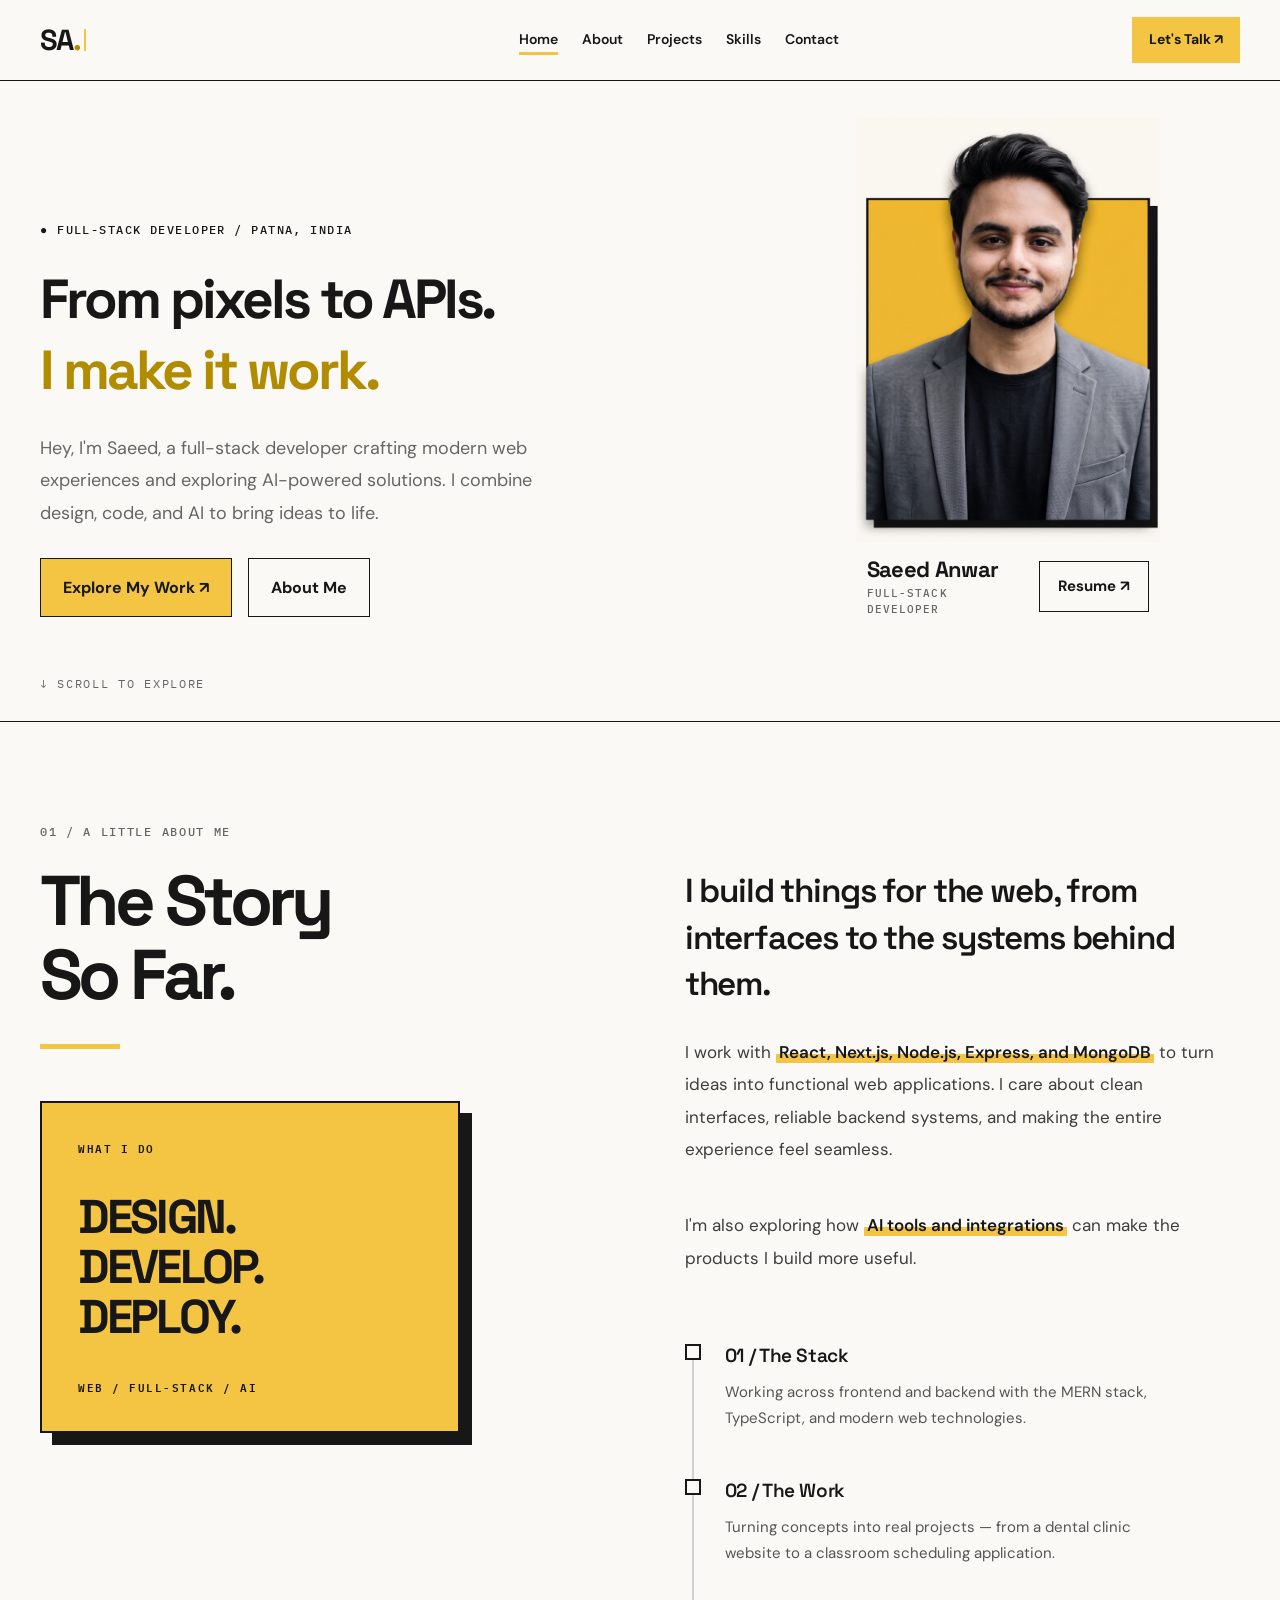
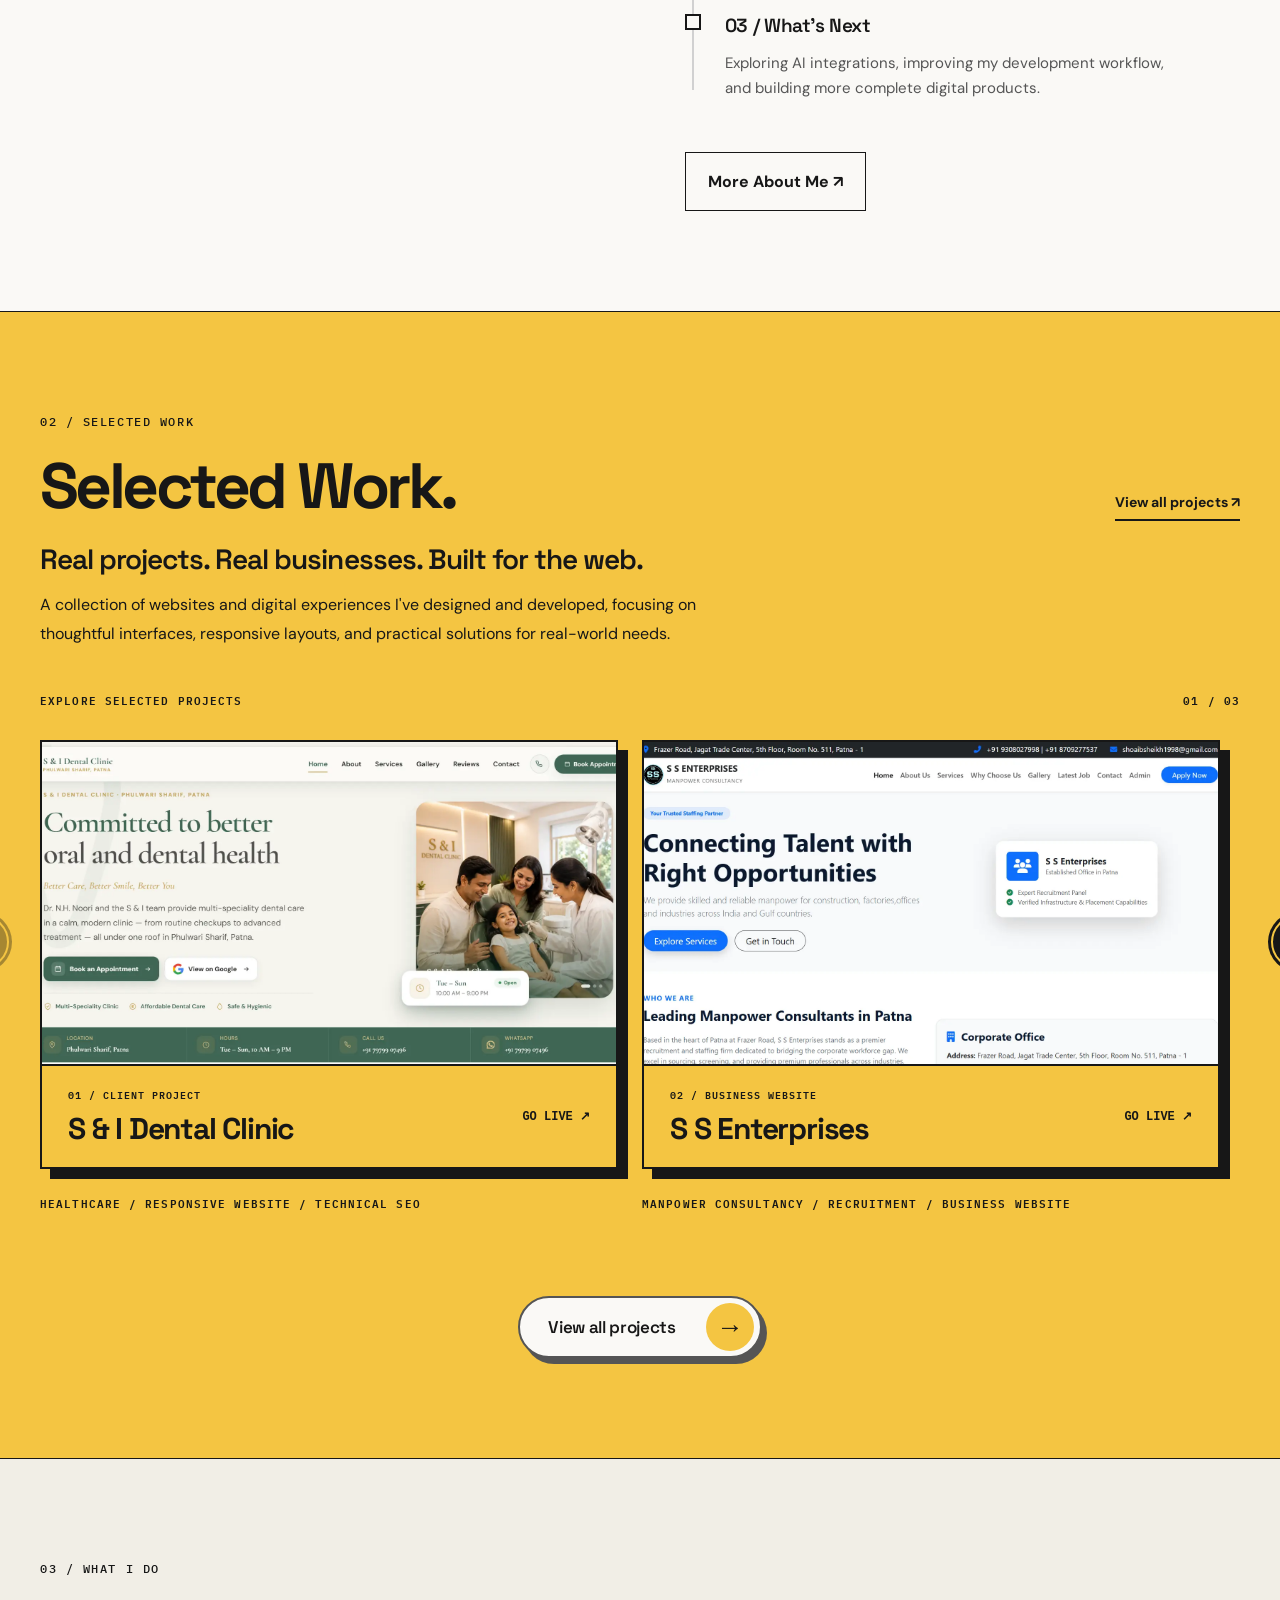
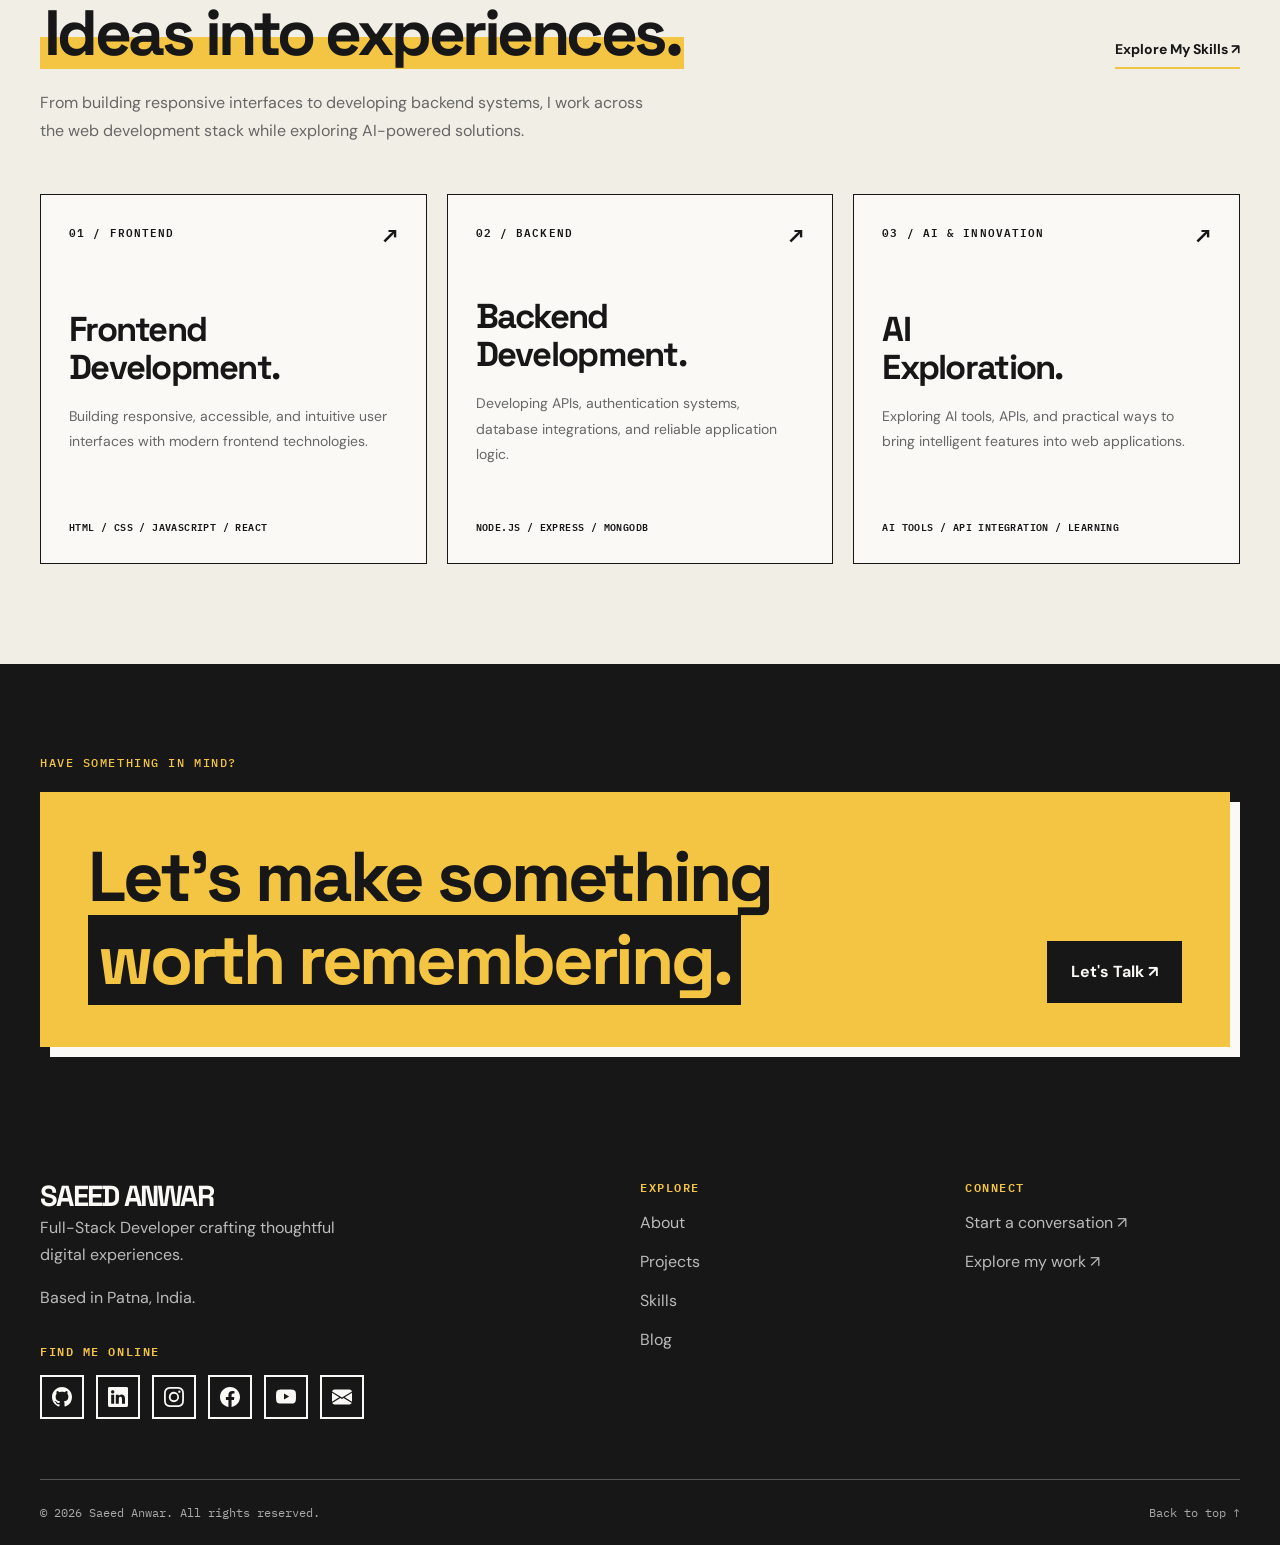
==== commit 4126a0b3: "Update index.html" ====
--- a/index.html
+++ b/index.html
@@ -22,6 +22,7 @@
   <link href="css/hero.css" rel="stylesheet"/>
   <link href="css/about-preview.css" rel="stylesheet"/>
   <link href="css/sections.css" rel="stylesheet"/>
+  <link href="css/featured-projects.css" rel="stylesheet"/>
  </head>
  <body id="top">
   <a class="skip-link" href="#main">
@@ -48,9 +49,6 @@
      </a>
      <a href="skills.html">
       Skills
-     </a>
-     <a href="blog.html">
-      Blog
      </a>
      <a href="contact.html">
       Contact
@@ -150,195 +148,442 @@
         WEB / FULL-STACK / AI
        </small>
       </div>
+
      </div>
      <div class="about-story">
       <p class="lead">
-       I build web experiences that look good,
-            feel intuitive, and work reliably.
+       I build things for the web, from interfaces to the systems behind them.
       </p>
       <p>
-       I'm Saeed, a full-stack developer based in
-            Patna, India. I enjoy turning ideas into
-            functional products and exploring how AI
-            can make them more useful.
+       I work with <span class="hl">React, Next.js, Node.js, Express, and MongoDB</span>
+       to turn ideas into functional web applications. I care about clean interfaces,
+       reliable backend systems, and making the entire experience feel seamless.
       </p>
-      <div class="milestone">
-       <b>
-        01 / Curiosity
-       </b>
-       <p>
-        My first introduction to HTML in school.
-       </p>
-      </div>
-      <div class="milestone">
-       <b>
-        02 / Building
-       </b>
-       <p>
-        Turning ideas into real web applications.
-       </p>
-      </div>
-      <div class="milestone">
-       <b>
-        03 / Growing
-       </b>
-       <p>
-        Exploring AI and improving my craft.
-       </p>
-      </div>
+      <p>
+       I'm also exploring how <span class="hl">AI tools and integrations</span>
+       can make the products I build more useful.
+      </p>
+      <ol class="story-timeline" data-story-timeline>
+       <li class="milestone">
+        <b>01 / The Stack</b>
+        <p>Working across frontend and backend with the MERN stack, TypeScript, and modern web technologies.</p>
+       </li>
+       <li class="milestone">
+        <b>02 / The Work</b>
+        <p>Turning concepts into real projects — from a dental clinic website to a classroom scheduling application.</p>
+       </li>
+       <li class="milestone">
+        <b>03 / What's Next</b>
+        <p>Exploring AI integrations, improving my development workflow, and building more complete digital products.</p>
+       </li>
+      </ol>
       <a class="button button-outline" href="about.html">
        More About Me &nearrow;
       </a>
      </div>
     </div>
    </section>
-   <!-- ==================================
-         FEATURED PROJECTS
+
+
+
+<!-- ==================================
+     FEATURED PROJECTS
+================================== -->
+
+<section
+  class="section featured-projects"
+  id="featured-projects"
+  aria-labelledby="projects-heading"
+>
+  <div class="container">
+
+    <!-- Section Label -->
+    <p class="eyebrow">02 / SELECTED WORK</p>
+
+    <!-- Section Heading -->
+    <div class="section-heading">
+
+      <h2 id="projects-heading">
+        Selected Work.
+      </h2>
+
+      <a
+        class="view-all-link"
+        href="projects.html"
+      >
+        View all projects &nearr;
+      </a>
+
+    </div>
+
+    <!-- Section Subheading -->
+    <p class="fp-section-tagline">
+      Real projects. Real businesses. Built for the web.
+    </p>
+
+    <!-- Section Description -->
+    <p class="projects-intro">
+      A collection of websites and digital experiences I've
+      designed and developed, focusing on thoughtful interfaces,
+      responsive layouts, and practical solutions for real-world needs.
+    </p>
+
+    <!-- ==================================
+         CAROUSEL TOOLBAR
     ================================== -->
-   <section aria-labelledby="projects-heading" class="section featured-projects" id="featured-projects">
-    <div class="container">
-     <p class="eyebrow">
-      02 / SELECTED WORK
-     </p>
-     <div class="section-heading">
-      <h2 id="projects-heading">
-       Featured Projects.
-      </h2>
-      <a class="view-all-link" href="projects.html">
-       View all projects &nearrow;
-      </a>
-     </div>
-     <p class="projects-intro">
-      A selection of projects where I've turned ideas
-          into functional, user-focused web experiences.
-     </p>
-     <div class="project-grid">
-      <!-- PROJECT 01: DENTAL CLINIC -->
-      <article class="project-card">
-       <a aria-label="Visit S &amp; I Dental Clinic website" class="project-visual project-visual--dental" href="https://sidentalclinic.com/" rel="noopener noreferrer" target="_blank">
-        <div class="project-visual__top">
-         <span>
-          01 / CLIENT PROJECT
-         </span>
-         <span aria-hidden="true">
-          &nearrow;
-         </span>
-        </div>
-        <div class="project-visual__center">
-         <span aria-hidden="true" class="project-visual__symbol">
-          ✳
-         </span>
-         <strong>
-          S &amp; I
-         </strong>
-         <span>
-          DENTAL CLINIC
-         </span>
-        </div>
-        <div class="project-visual__bottom">
-         RESPONSIVE WEBSITE / HEALTHCARE
-        </div>
-       </a>
-       <div class="project-details">
-        <div class="project-details__heading">
-         <h3>
-          S &amp; I Dental Clinic
-         </h3>
-         <a aria-label="Open S &amp; I Dental Clinic website" href="https://sidentalclinic.com/" rel="noopener noreferrer" target="_blank">
-          &nearrow;
-         </a>
-        </div>
-        <p>
-         A modern, responsive website for a dental
-                clinic, focused on clear service information,
-                intuitive navigation, and improved search
-                visibility.
-        </p>
-        <div class="project-tags">
-         <span>
-          HTML5
-         </span>
-         <span>
-          CSS3
-         </span>
-         <span>
-          JavaScript
-         </span>
-         <span>
-          Technical SEO
-         </span>
-        </div>
-        <a class="project-link" href="https://sidentalclinic.com/" rel="noopener noreferrer" target="_blank">
-         View Live Project
-         <span aria-hidden="true">
-          &nearrow;
-         </span>
-        </a>
-       </div>
-      </article>
-      <!-- PROJECT 02: SMART CLASSROOM -->
-      <article class="project-card">
-       <a aria-label="Visit Smart Classroom project" class="project-visual project-visual--classroom" href="https://saeed8271.github.io/smart_classroom/" rel="noopener noreferrer" target="_blank">
-        <div class="project-visual__top">
-         <span>
-          02 / WEB APPLICATION
-         </span>
-         <span aria-hidden="true">
-          &nearrow;
-         </span>
-        </div>
-        <div class="project-visual__center">
-         <span aria-hidden="true" class="project-visual__symbol">
-          ◈
-         </span>
-         <strong>
-          SMART
-         </strong>
-         <span>
-          CLASSROOM
-         </span>
-        </div>
-        <div class="project-visual__bottom">
-         EDUCATION / SCHEDULING
-        </div>
-       </a>
-       <div class="project-details">
-        <div class="project-details__heading">
-         <h3>
-          Smart Classroom
-         </h3>
-         <a aria-label="Open Smart Classroom project" href="https://saeed8271.github.io/smart_classroom/" rel="noopener noreferrer" target="_blank">
-          &nearrow;
-         </a>
-        </div>
-        <p>
-         A classroom management interface designed
-                to simplify academic scheduling, with
-                dedicated sections for classrooms, faculty,
-                batches, subjects, and timetable planning.
-        </p>
-        <div class="project-tags">
-         <span>
-          Web Application
-         </span>
-         <span>
-          Responsive UI
-         </span>
-         <span>
-          Scheduling
-         </span>
-        </div>
-        <a class="project-link" href="https://saeed8271.github.io/smart_classroom/" rel="noopener noreferrer" target="_blank">
-         View Live Project
-         <span aria-hidden="true">
-          &nearrow;
-         </span>
-        </a>
-       </div>
-      </article>
-     </div>
-    </div>
-   </section>
+
+    <div class="fp-toolbar">
+
+      <span class="fp-toolbar__label">
+        EXPLORE SELECTED PROJECTS
+      </span>
+
+      <span
+        class="fp-carousel__count"
+        aria-live="polite"
+      >
+        <span id="fp-current">01</span>
+        /
+        <span id="fp-total">03</span>
+      </span>
+
+    </div>
+
+    <!-- ==================================
+         CAROUSEL SHELL
+    ================================== -->
+
+    <div class="fp-carousel-shell">
+
+      <!-- Previous Project Button -->
+      <button
+        class="fp-side-arrow fp-side-arrow--prev"
+        id="fp-prev"
+        type="button"
+        aria-label="Previous project"
+      >
+        &lsaquo;
+      </button>
+
+      <!-- ==================================
+           PROJECT CAROUSEL TRACK
+      ================================== -->
+
+      <div
+        class="fp-carousel"
+        id="fp-carousel"
+        aria-label="Featured project carousel"
+        tabindex="0"
+      >
+
+        <!-- ==================================
+             PROJECT 01 — S & I DENTAL CLINIC
+        ================================== -->
+
+        <article class="fp-project">
+
+          <div class="fp-card">
+
+            <!-- Screenshot Preview -->
+            <button
+              class="fp-card__preview"
+              type="button"
+              data-open-case-study="dental"
+              aria-label="View S & I Dental Clinic case study"
+            >
+
+              <div
+                class="fp-slideshow"
+                data-slideshow
+              >
+
+                <img
+                  class="fp-slide is-active"
+                  src="images/projects/si_dental_clinic/homepage.webp"
+                  alt="S & I Dental Clinic homepage"
+                  loading="lazy"
+                />
+
+                <img
+                  class="fp-slide"
+                  src="images/projects/si_dental_clinic/services.webp"
+                  alt="S & I Dental Clinic services page"
+                  loading="lazy"
+                />
+
+                <img
+                  class="fp-slide"
+                  src="images/projects/si_dental_clinic/results.webp"
+                  alt="S & I Dental Clinic treatment results page"
+                  loading="lazy"
+                />
+
+              </div>
+
+              <span class="fp-card__hint">
+                VIEW CASE STUDY &nearr;
+              </span>
+
+            </button>
+
+            <!-- Yellow Project Footer -->
+            <div class="fp-card__footer">
+
+              <div class="fp-card__identity">
+
+                <span class="fp-card__number">
+                  01 / CLIENT PROJECT
+                </span>
+
+                <h3>
+                  S &amp; I Dental Clinic
+                </h3>
+
+              </div>
+
+              <a
+                class="fp-card__live"
+                href="https://sidentalclinic.com/"
+                target="_blank"
+                rel="noopener noreferrer"
+                aria-label="Visit S & I Dental Clinic website"
+              >
+                GO LIVE &nearr;
+              </a>
+
+            </div>
+
+          </div>
+
+          <!-- Project Category -->
+          <p class="fp-project__caption">
+            HEALTHCARE / RESPONSIVE WEBSITE / TECHNICAL SEO
+          </p>
+
+        </article>
+
+        <!-- ==================================
+             PROJECT 02 — S S ENTERPRISES
+        ================================== -->
+
+        <article class="fp-project">
+
+          <div class="fp-card">
+
+            <!-- Screenshot Preview -->
+            <button
+              class="fp-card__preview"
+              type="button"
+              data-open-case-study="enterprises"
+              aria-label="View S S Enterprises case study"
+            >
+
+              <div
+                class="fp-slideshow"
+                data-slideshow
+              >
+
+                <img
+                  class="fp-slide is-active"
+                  src="images/projects/ss_enterprises/home.webp"
+                  alt="S S Enterprises homepage"
+                  loading="lazy"
+                />
+
+                <img
+                  class="fp-slide"
+                  src="images/projects/ss_enterprises/login_form.webp"
+                  alt="S S Enterprises login interface"
+                  loading="lazy"
+                />
+
+                <img
+                  class="fp-slide"
+                  src="images/projects/ss_enterprises/services.webp"
+                  alt="S S Enterprises services page"
+                  loading="lazy"
+                />
+
+              </div>
+
+              <span class="fp-card__hint">
+                VIEW CASE STUDY &nearr;
+              </span>
+
+            </button>
+
+            <!-- Yellow Project Footer -->
+            <div class="fp-card__footer">
+
+              <div class="fp-card__identity">
+
+                <span class="fp-card__number">
+                  02 / BUSINESS WEBSITE
+                </span>
+
+                <h3>
+                  S S Enterprises
+                </h3>
+
+              </div>
+
+              <a
+                class="fp-card__live"
+                href="https://saeed8271.github.io/bojo/"
+                target="_blank"
+                rel="noopener noreferrer"
+                aria-label="Visit S S Enterprises website"
+              >
+                GO LIVE &nearr;
+              </a>
+
+            </div>
+
+          </div>
+
+          <!-- Project Category -->
+          <p class="fp-project__caption">
+            MANPOWER CONSULTANCY / RECRUITMENT / BUSINESS WEBSITE
+          </p>
+
+        </article>
+
+        <!-- ==================================
+             PROJECT 03 — SMART CLASSROOM
+        ================================== -->
+
+        <article class="fp-project">
+
+          <div class="fp-card">
+
+            <!-- Screenshot Preview -->
+            <button
+              class="fp-card__preview"
+              type="button"
+              data-open-case-study="classroom"
+              aria-label="View Smart Classroom case study"
+            >
+
+              <div
+                class="fp-slideshow"
+                data-slideshow
+              >
+
+                <img
+                  class="fp-slide is-active"
+                  src="images/projects/smart_classroom/homepage.webp"
+                  alt="Smart Classroom homepage"
+                  loading="lazy"
+                />
+
+                <img
+                  class="fp-slide"
+                  src="images/projects/smart_classroom/timetable.webp"
+                  alt="Smart Classroom timetable interface"
+                  loading="lazy"
+                />
+
+                <img
+                  class="fp-slide"
+                  src="images/projects/smart_classroom/classroom.webp"
+                  alt="Smart Classroom classroom management interface"
+                  loading="lazy"
+                />
+
+              </div>
+
+              <span class="fp-card__hint">
+                VIEW CASE STUDY &nearr;
+              </span>
+
+            </button>
+
+            <!-- Yellow Project Footer -->
+            <div class="fp-card__footer">
+
+              <div class="fp-card__identity">
+
+                <span class="fp-card__number">
+                  03 / EDUCATION PROJECT
+                </span>
+
+                <h3>
+                  Smart Classroom
+                </h3>
+
+              </div>
+
+              <a
+                class="fp-card__live"
+                href="https://saeed8271.github.io/smart_classroom/"
+                target="_blank"
+                rel="noopener noreferrer"
+                aria-label="Visit Smart Classroom live website"
+              >
+                GO LIVE &nearr;
+              </a>
+
+            </div>
+
+          </div>
+
+          <!-- Project Category -->
+          <p class="fp-project__caption">
+            EDUCATION / CLASSROOM MANAGEMENT / TIMETABLE SCHEDULING
+          </p>
+
+        </article>
+
+      </div>
+      <!-- END PROJECT CAROUSEL TRACK -->
+
+      <!-- Next Project Button -->
+      <button
+        class="fp-side-arrow fp-side-arrow--next"
+        id="fp-next"
+        type="button"
+        aria-label="Next project"
+      >
+        &rsaquo;
+      </button>
+
+    </div>
+    <!-- END CAROUSEL SHELL -->
+
+    <!-- ==================================
+         VIEW ALL PROJECTS BUTTON
+    ================================== -->
+
+    <div class="fp-view-all">
+
+      <a
+        href="projects.html"
+        class="fp-view-all__btn"
+      >
+
+        <span class="fp-view-all__text">
+          View all projects
+        </span>
+
+        <span
+          class="fp-view-all__icon"
+          aria-hidden="true"
+        >
+          &rarr;
+        </span>
+
+      </a>
+
+    </div>
+
+  </div>
+</section>
+
+<!-- END FEATURED PROJECTS -->
+
+
+
+
    <!-- ==================================
      WHAT I DO / SKILLS PREVIEW
 ================================== -->
@@ -439,13 +684,248 @@
      </div>
     </div>
    </section>
-   <!-- ==================================
-         BEYOND THE CODE
-    ================================== -->
-   <!-- ==================================
-         BLOG PREVIEW
-    ================================== -->
+
   </main>
+
+
+
+  <!-- ==================================
+       FEATURED PROJECT CASE STUDIES
+  ================================== -->
+  <dialog class="fp-modal" id="fp-dental-modal" aria-labelledby="fp-modal-title">
+    <div class="fp-modal__header">
+      <span>PROJECT 01 / CASE STUDY</span>
+      <button class="fp-modal__close" type="button" data-close-case-study aria-label="Close case study">&times;</button>
+    </div>
+    <div class="fp-modal__body">
+      <div class="fp-modal__gallery">
+        <div class="fp-modal__image-wrap">
+          <img id="fp-modal-image" src="images/projects/si_dental_clinic/homepage.webp" alt="S &amp; I Dental Clinic homepage"/>
+        </div>
+        <div class="fp-modal__gallery-controls">
+          <button type="button" id="fp-image-prev" aria-label="Previous screenshot">&larr;</button>
+          <span id="fp-image-count" aria-live="polite">01 / 03</span>
+          <button type="button" id="fp-image-next" aria-label="Next screenshot">&rarr;</button>
+        </div>
+      </div>
+      <div class="fp-modal__content">
+        <p class="eyebrow">CLIENT PROJECT / HEALTHCARE</p>
+        <h2 id="fp-modal-title">S &amp; I Dental Clinic<span>.</span></h2>
+        <p class="fp-modal__description">A responsive website for S &amp; I Dental Clinic in Patna, India, helping visitors explore dental services, view treatment results, and find contact and appointment information.</p>
+        <div class="fp-modal__details">
+          <div>
+            <h3>MY WORK</h3>
+            <p>Frontend development, responsive layouts, deployment, and technical SEO improvements.</p>
+          </div>
+          <div>
+            <h3>TECHNOLOGIES</h3>
+            <div class="fp-modal__tags"><span>HTML5</span><span>CSS3</span><span>JavaScript</span><span>Technical SEO</span></div>
+          </div>
+        </div>
+        <div class="fp-modal__actions">
+          <a class="fp-modal__primary" href="https://sidentalclinic.com/" target="_blank" rel="noopener noreferrer">VISIT LIVE WEBSITE &nearr;</a>
+          <a class="fp-modal__secondary" href="mailto:saeedanwar0930@gmail.com?subject=Feedback%20on%20S%20%26%20I%20Dental%20Clinic">SEND YOUR FEEDBACK &nearr;</a>
+        </div>
+      </div>
+    </div>
+  </dialog>
+
+  <dialog class="fp-modal" id="fp-enterprises-modal" aria-labelledby="fp-enterprises-title">
+    <div class="fp-modal__header">
+      <span>PROJECT 02 / CASE STUDY</span>
+      <button class="fp-modal__close" type="button" data-close-case-study aria-label="Close case study">&times;</button>
+    </div>
+    <div class="fp-modal__body">
+      <div class="fp-modal__gallery">
+        <div class="fp-modal__image-wrap">
+          <img id="fp-enterprises-image" src="images/projects/ss_enterprises/home.webp" alt="S S Enterprises homepage"/>
+        </div>
+        <div class="fp-modal__gallery-controls">
+          <button type="button" id="fp-enterprises-prev" aria-label="Previous screenshot">&larr;</button>
+          <span id="fp-enterprises-count" aria-live="polite">01 / 03</span>
+          <button type="button" id="fp-enterprises-next" aria-label="Next screenshot">&rarr;</button>
+        </div>
+      </div>
+      <div class="fp-modal__content">
+        <p class="eyebrow">BUSINESS WEBSITE / MANPOWER CONSULTANCY</p>
+        <h2 id="fp-enterprises-title">S S Enterprises<span>.</span></h2>
+        <p class="fp-modal__description">A responsive business website for S S Enterprises, a Patna-based manpower and recruitment consultancy. The site introduces staffing services, job opportunities, and ways for candidates and employers to connect.</p>
+        <div class="fp-modal__details">
+          <div>
+            <h3>PROJECT FOCUS</h3>
+            <p>Business presentation, recruitment services, responsive layouts, and clear paths to enquiries.</p>
+          </div>
+          <div>
+            <h3>KEY FEATURES</h3>
+            <div class="fp-modal__tags"><span>Responsive Design</span><span>Services</span><span>Job Opportunities</span><span>Candidate Enquiries</span></div>
+          </div>
+        </div>
+        <div class="fp-modal__actions">
+          <a class="fp-modal__primary" href="https://saeed8271.github.io/bojo/" target="_blank" rel="noopener noreferrer">VISIT LIVE WEBSITE &nearr;</a>
+          <a class="fp-modal__secondary" href="mailto:saeedanwar0930@gmail.com?subject=Feedback%20on%20S%20S%20Enterprises">SEND YOUR FEEDBACK &nearr;</a>
+        </div>
+      </div>
+    </div>
+  </dialog>
+
+
+<!-- ==================================
+     PROJECT 03 — SMART CLASSROOM
+     CASE STUDY MODAL
+================================== -->
+
+<dialog
+  class="fp-modal"
+  id="fp-classroom-modal"
+  aria-labelledby="fp-classroom-title"
+>
+
+  <!-- Modal Header -->
+  <div class="fp-modal__header">
+
+    <span>PROJECT 03 / CASE STUDY</span>
+
+    <button
+      class="fp-modal__close"
+      type="button"
+      data-close-case-study
+      aria-label="Close Smart Classroom case study"
+    >
+      &times;
+    </button>
+
+  </div>
+
+  <!-- Modal Body -->
+  <div class="fp-modal__body">
+
+    <!-- Screenshot Gallery -->
+    <div class="fp-modal__gallery">
+
+      <div class="fp-modal__image-wrap">
+
+        <img
+          id="fp-classroom-image"
+          src="images/projects/smart_classroom/homepage.webp"
+          alt="Smart Classroom homepage"
+        />
+
+      </div>
+
+      <!-- Gallery Navigation -->
+      <div class="fp-modal__gallery-controls">
+
+        <button
+          type="button"
+          id="fp-classroom-prev"
+          aria-label="Previous Smart Classroom screenshot"
+        >
+          &larr;
+        </button>
+
+        <span
+          id="fp-classroom-count"
+          aria-live="polite"
+        >
+          01 / 03
+        </span>
+
+        <button
+          type="button"
+          id="fp-classroom-next"
+          aria-label="Next Smart Classroom screenshot"
+        >
+          &rarr;
+        </button>
+
+      </div>
+
+    </div>
+
+    <!-- Case Study Content -->
+    <div class="fp-modal__content">
+
+      <p class="eyebrow">
+        EDUCATION / CLASSROOM MANAGEMENT
+      </p>
+
+      <h2 id="fp-classroom-title">
+        Smart Classroom<span>.</span>
+      </h2>
+
+      <p class="fp-modal__description">
+        Smart Classroom is an education-focused web application
+        designed to simplify academic scheduling and classroom
+        organization. It brings together dedicated interfaces
+        for classrooms, faculty, batches, subjects, and
+        timetables, making everyday academic planning easier
+        to navigate and manage.
+      </p>
+
+      <!-- Project Details -->
+      <div class="fp-modal__details">
+
+        <div>
+
+          <h3>PROJECT FOCUS</h3>
+
+          <p>
+            Responsive educational interface, classroom
+            organization, timetable planning, reusable UI
+            components, and intuitive navigation.
+          </p>
+
+        </div>
+
+        <div>
+
+          <h3>TECHNOLOGIES — TO VERIFY</h3>
+
+          <div class="fp-modal__tags">
+            <span>React.js*</span>
+            <span>JavaScript*</span>
+            <span>HTML5*</span>
+            <span>CSS3*</span>
+            <span>Tailwind CSS*</span>
+            <span>React Router*</span>
+          </div>
+
+          <p>
+            *Provisional stack. Technologies will be
+            confirmed before portfolio publication.
+          </p>
+
+        </div>
+
+      </div>
+
+      <!-- Action Buttons -->
+      <div class="fp-modal__actions">
+
+        <a
+          class="fp-modal__primary"
+          href="https://saeed8271.github.io/smart_classroom/"
+          target="_blank"
+          rel="noopener noreferrer"
+        >
+          VISIT LIVE WEBSITE &nearr;
+        </a>
+
+        <a
+          class="fp-modal__secondary"
+          href="mailto:saeedanwar0930@gmail.com?subject=Feedback%20on%20Smart%20Classroom"
+        >
+          SEND YOUR FEEDBACK &nearr;
+        </a>
+
+      </div>
+
+    </div>
+
+  </div>
+
+</dialog>
+
   <!-- ==================================
        FOOTER
   ================================== -->
@@ -468,10 +948,7 @@
     <div class="footer-columns">
      <div>
       <a class="logo" href="index.html">
-       SA
-       <span>
-        .
-       </span>
+       SAEED ANWAR
       </a>
       <p>
        Full-Stack Developer crafting thoughtful
@@ -540,5 +1017,8 @@
   </script>
   <script defer="" src="js/navbar.js">
   </script>
+  <script defer="" src="js/about-preview.js">
+  </script>
+  <script defer src="js/featured-projects.js"></script>
  </body>
-</html>+</html>
--- a/css/about-preview.css
+++ b/css/about-preview.css
@@ -94,7 +94,7 @@
 }
 
 /* =========================================
-   RIGHT — PERSONAL STORY
+   RIGHT — ABOUT CONTENT
 ========================================= */
 
 .about-story {
@@ -113,61 +113,161 @@
 }
 
 .about-story > p:not(.lead) {
-  margin: 0 0 38px;
-  max-width: 520px;
-  color: var(--color-muted);
+  margin: 0 0 44px;
+  max-width: 540px;
+  color: #3D3D3D;
   font-family: var(--font-body);
-  font-size: 16px;
+  font-size: 17px;
   line-height: 1.9;
 }
 
-/* =========================================
-   MILESTONES
-========================================= */
+/* Golden highlight on key phrases */
+
+.hl {
+  background: linear-gradient(
+    transparent 58%,
+    var(--color-gold, #F4C542) 58%
+  );
+  padding: 0 3px;
+  font-weight: 600;
+  color: var(--color-ink);
+  -webkit-box-decoration-break: clone;
+  box-decoration-break: clone;
+}
+
+/* =========================================
+   MILESTONES — VERTICAL TIMELINE
+========================================= */
+
+.story-timeline {
+  --tl: 1;
+  position: relative;
+  margin: 0;
+  padding: 0 0 0 40px;
+  list-style: none;
+}
+
+/* Timeline track and progress fill */
+
+.story-timeline::before,
+.story-timeline::after {
+  content: "";
+  position: absolute;
+  left: 7px;
+  top: 34px;
+  bottom: 34px;
+  width: 2px;
+}
+
+.story-timeline::before {
+  background: #D1D1D1;
+}
+
+.story-timeline::after {
+  background: var(--color-ink);
+  transform: scaleY(var(--tl));
+  transform-origin: top;
+}
+
+/* Individual milestones */
 
 .milestone {
+  position: relative;
   padding: 22px 0;
-  border-top: 1px solid #D1D1D1;
-}
+}
+
+.milestone + .milestone {
+  border-top: 0;
+}
+
+/* Square timeline markers */
+
+.milestone::before {
+  content: "";
+  position: absolute;
+  left: -40px;
+  top: 26px;
+  width: 16px;
+  height: 16px;
+  background: var(--color-gold, #F4C542);
+  border: 2px solid var(--color-ink);
+  z-index: 1;
+
+  transition:
+    background-color 0.3s ease,
+    transform 0.3s cubic-bezier(0.3, 0.7, 0.2, 1);
+}
+
+/* JavaScript-controlled animation */
+
+.js .milestone::before {
+  background: var(--color-paper, #FAF9F6);
+}
+
+.js .milestone.is-active::before {
+  background: var(--color-gold, #F4C542);
+  transform: scale(1.15);
+}
+
+/* Milestone text */
 
 .milestone b {
   display: block;
   color: var(--color-ink);
   font-family: var(--font-heading);
-  font-size: 17px;
+  font-size: 19px;
   font-weight: 600;
   letter-spacing: -0.02em;
 }
 
 .milestone p {
   margin: 8px 0 0;
-  color: var(--color-muted);
+  max-width: 440px;
+  color: #555;
   font-family: var(--font-body);
-  font-size: 14px;
+  font-size: 15px;
   line-height: 1.7;
 }
 
 /* =========================================
-   ABOUT BUTTON
-========================================= */
-
-.about-story .button {
+   ABOUT BUTTON — SAME STYLE AS HERO BUTTONS
+========================================= */
+
+.about-preview .about-story > .button {
   display: inline-flex;
   align-items: center;
   justify-content: center;
   gap: 10px;
+
+  min-height: 48px;
   margin-top: 28px;
-  min-height: 48px;
+
   text-decoration: none;
-  transition: transform 0.2s ease;
-}
-
-.about-story .button:hover {
-  transform: translateY(-3px);
-}
-
-/* =========================================
-   TABLET
+
+  transition:
+    transform 0.2s cubic-bezier(0.3, 0.7, 0.2, 1),
+    box-shadow 0.2s cubic-bezier(0.3, 0.7, 0.2, 1),
+    background-color 0.2s ease;
+}
+
+/* Hover and keyboard focus */
+
+.about-preview .about-story > .button:hover,
+.about-preview .about-story > .button:focus-visible {
+  transform: translate(-2px, -2px);
+  box-shadow: 4px 4px 0 var(--color-ink);
+  background-color: var(--color-gold, #F4C542);
+}
+
+/* Click effect */
+
+.about-preview .about-story > .button:active {
+  transform: none;
+  box-shadow: none;
+}
+
+/* =========================================
+   RESPONSIVE — TABLET
 ========================================= */
 
 @media (max-width: 900px) {
@@ -190,7 +290,7 @@
 }
 
 /* =========================================
-   MOBILE
+   RESPONSIVE — MOBILE
 ========================================= */
 
 @media (max-width: 600px) {
@@ -199,8 +299,8 @@
   }
 
   .about-grid .eyebrow {
+    margin-bottom: 20px;
     font-size: 10px;
-    margin-bottom: 20px;
   }
 
   .about-grid h2 {
@@ -233,15 +333,44 @@
   }
 
   .about-story > p:not(.lead) {
-    font-size: 15px;
-    margin-bottom: 30px;
+    font-size: 16px;
+    margin-bottom: 32px;
+  }
+
+  /* Center the roadmap */
+
+  .about-preview .story-timeline {
+    width: 100%;
+    max-width: 340px;
+    margin-left: auto;
+    margin-right: auto;
+    padding-left: 34px;
+  }
+
+  .milestone::before {
+    left: -34px;
   }
 
   .milestone {
     padding: 20px 0;
   }
 
-  .about-story .button {
-    margin-top: 24px;
-  }
-}
+  /* Center the More About Me button */
+
+  .about-preview .about-story > .button {
+    display: flex;
+    width: fit-content;
+    margin: 32px auto 0;
+  }
+}
+
+/* =========================================
+   ACCESSIBILITY — REDUCED MOTION
+========================================= */
+
+@media (prefers-reduced-motion: reduce) {
+  .milestone::before,
+  .about-preview .about-story > .button {
+    transition: none;
+  }
+}
--- a/css/sections.css
+++ b/css/sections.css
@@ -1,4 +1,3 @@
-
 /* =========================================
    SHARED SECTION HEADINGS
 ========================================= */
@@ -27,7 +26,9 @@
 }
 
 /* =========================================
-   FEATURED PROJECTS
+   FEATURED PROJECTS — SHARED SECTION TEXT
+   Card/carousel/modal styles live in
+   featured-projects.css
 ========================================= */
 
 .featured-projects {
@@ -60,187 +61,8 @@
 }
 
 /* =========================================
-   PROJECT GRID
-========================================= */
-
-.project-grid {
-  display: grid;
-  grid-template-columns: repeat(2, minmax(0, 1fr));
-  gap: 36px;
-  margin-top: 35px;
-}
-
-.project-card {
-  min-width: 0;
-}
-
-/* =========================================
-   PROJECT VISUAL
-========================================= */
-
-.project-visual {
-  display: flex;
-  flex-direction: column;
-  justify-content: space-between;
-
-  min-height: 360px;
-  padding: 24px;
-  overflow: hidden;
-
-  border: 1px solid var(--color-ink);
-  color: var(--color-ink);
-  text-decoration: none;
-
-  transition: transform 0.25s ease;
-}
-
-.project-visual:hover {
-  transform: translateY(-5px);
-}
-
-/* Dental Clinic */
-
-.project-visual--dental {
-  background: #DCECE7;
-  color: #183F3B;
-}
-
-/* Smart Classroom */
-
-.project-visual--classroom {
-  background: #E7E3FA;
-  color: #29254D;
-}
-
-/* Visual top and bottom labels */
-
-.project-visual__top,
-.project-visual__bottom {
-  display: flex;
-  justify-content: space-between;
-  gap: 12px;
-
-  font-family: var(--font-mono);
-  font-size: 11px;
-  font-weight: 600;
-  letter-spacing: 0.1em;
-}
-
-.project-visual__top span:last-child {
-  font-size: 22px;
-  line-height: 1;
-}
-
-/* Center typography */
-
-.project-visual__center {
-  display: flex;
-  flex-direction: column;
-  align-items: center;
-  justify-content: center;
-  gap: 6px;
-  text-align: center;
-}
-
-.project-visual__symbol {
-  margin-bottom: 12px;
-  font-size: 42px;
-}
-
-.project-visual__center strong {
-  font-family: var(--font-heading);
-  font-size: clamp(38px, 5vw, 70px);
-  font-weight: 700;
-  line-height: 1;
-  letter-spacing: -0.06em;
-}
-
-.project-visual__center > span:last-child {
-  font-family: var(--font-mono);
-  font-size: 13px;
-  font-weight: 600;
-  letter-spacing: 0.18em;
-}
-
-/* =========================================
-   PROJECT DETAILS
-========================================= */
-
-.project-details {
-  padding: 26px 0 0;
-}
-
-.project-details__heading {
-  display: flex;
-  align-items: center;
-  justify-content: space-between;
-  gap: 16px;
-}
-
-.project-details__heading h3 {
-  margin: 0;
-  font-family: var(--font-heading);
-  font-size: 26px;
-  font-weight: 700;
-  letter-spacing: -0.04em;
-}
-
-.project-details__heading a {
-  color: var(--color-ink);
-  font-size: 25px;
-  text-decoration: none;
-}
-
-.project-details > p {
-  margin: 16px 0 22px;
-  color: var(--color-muted);
-  font-size: 15px;
-  line-height: 1.8;
-}
-
-/* Technology tags */
-
-.project-tags {
-  display: flex;
-  flex-wrap: wrap;
-  gap: 8px;
-  margin-bottom: 24px;
-}
-
-.project-tags span {
-  padding: 7px 12px;
-  border: 1px solid #D5D5D5;
-  color: var(--color-ink);
-  font-family: var(--font-mono);
-  font-size: 11px;
-  font-weight: 500;
-}
-
-/* Project link */
-
-.project-link {
-  display: inline-flex;
-  align-items: center;
-  gap: 12px;
-
-  padding-bottom: 6px;
-  border-bottom: 2px solid var(--color-gold);
-
-  color: var(--color-ink);
-  font-size: 14px;
-  font-weight: 700;
-  text-decoration: none;
-
-  transition: gap 0.2s ease;
-}
-
-.project-link:hover {
-  gap: 18px;
-}
-
-/* =========================================
    LEGACY PROJECT STYLES
-   Used by other pages if needed
+   Retained for other pages if needed
 ========================================= */
 
 .project-art {
@@ -321,15 +143,6 @@
 ========================================= */
 
 @media (max-width: 900px) {
-  .project-grid {
-    gap: 24px;
-  }
-
-  .project-visual {
-    min-height: 300px;
-    padding: 20px;
-  }
-
   .three-grid {
     gap: 22px;
   }
@@ -340,7 +153,6 @@
 ========================================= */
 
 @media (max-width: 700px) {
-  .project-grid,
   .three-grid {
     grid-template-columns: 1fr;
   }
@@ -350,33 +162,10 @@
     align-items: flex-start;
   }
 
-  .project-grid {
-    gap: 48px;
-  }
-
-  .project-visual {
-    min-height: 320px;
-  }
-
   .projects-intro {
     margin-bottom: 32px;
   }
-
-  .project-details__heading h3 {
-    font-size: 24px;
-  }
-}
-
-@media (prefers-reduced-motion: reduce) {
-  .project-visual,
-  .project-link {
-    transition: none;
-  }
-}
-
-
-
-
+}
 
 /* =========================================
    SERVICES / SKILLS PREVIEW
@@ -419,19 +208,13 @@
   flex-direction: column;
   justify-content: space-between;
   gap: 42px;
-
   min-height: 370px;
   padding: 28px;
-
   background: var(--color-paper);
   border: 1px solid var(--color-ink);
   color: var(--color-ink);
   text-decoration: none;
-
-  transition:
-    background 0.25s ease,
-    transform 0.25s ease,
-    box-shadow 0.25s ease;
+  transition: background 0.25s ease, transform 0.25s ease, box-shadow 0.25s ease;
 }
 
 .service-card:hover {
@@ -445,7 +228,6 @@
   justify-content: space-between;
   align-items: flex-start;
   gap: 12px;
-
   font-family: var(--font-mono);
   font-size: 11px;
   font-weight: 600;
@@ -522,7 +304,6 @@
     transition: none;
   }
 }
-
 
 /* Yellow highlight behind heading only */
 
@@ -536,4 +317,3 @@
   box-decoration-break: clone;
   -webkit-box-decoration-break: clone;
 }
-
--- a/css/featured-projects.css
+++ b/css/featured-projects.css
@@ -0,0 +1,1208 @@
+
+
+/* =========================================
+
+   FEATURED PROJECTS — SECTION
+
+========================================= */
+
+
+
+.featured-projects {
+
+  background: var(--color-gold, #F4C542);
+
+  overflow: hidden;
+
+}
+
+
+
+.featured-projects .projects-intro {
+
+  max-width: 660px;
+
+  margin: 0 0 42px;
+
+  color: var(--color-ink, #171717);
+
+  font-size: 16px;
+
+  line-height: 1.8;
+
+}
+
+
+
+.featured-projects .view-all-link {
+
+  border-bottom-color: var(--color-ink, #171717);
+
+}
+
+
+
+/* Section subheading */
+
+
+
+.fp-section-tagline {
+
+  margin: 4px 0 12px;
+
+  color: var(--color-ink, #171717);
+
+  font-family: var(--font-heading);
+
+  font-size: clamp(19px, 2.4vw, 28px);
+
+  font-weight: 600;
+
+  letter-spacing: -0.035em;
+
+  line-height: 1.35;
+
+}
+
+
+
+/* =========================================
+
+   CAROUSEL TOOLBAR
+
+========================================= */
+
+
+
+.fp-toolbar {
+
+  display: flex;
+
+  align-items: center;
+
+  justify-content: space-between;
+
+  gap: 20px;
+
+  margin-bottom: 22px;
+
+}
+
+
+
+.fp-toolbar__label,
+
+.fp-carousel__count,
+
+.fp-project__caption {
+
+  font-family: var(--font-mono);
+
+  font-size: 11px;
+
+  font-weight: 600;
+
+  letter-spacing: 0.1em;
+
+}
+
+
+
+.fp-carousel__count {
+
+  margin: 0;
+
+  text-align: right;
+
+  white-space: nowrap;
+
+}
+
+
+
+/* =========================================
+   CAROUSEL — TWO FULL CARDS ON DESKTOP
+========================================= */
+.fp-carousel-shell {
+  position: relative;
+  width: 100%;
+  min-width: 0;
+}
+
+.fp-carousel {
+  display: flex;
+  gap: 24px;
+  width: 100%;
+  min-width: 0;
+  overflow-x: auto;
+  overflow-y: hidden;
+  scroll-snap-type: x mandatory;
+  scroll-behavior: smooth;
+  scrollbar-width: none;
+  /* Reserve space for the bottom/right hard shadows. */
+  padding: 8px 10px 20px 0;
+}
+.fp-carousel::-webkit-scrollbar { display: none; }
+
+.fp-project {
+  flex: 0 0 calc((100% - 24px - 10px) / 2);
+  min-width: 0;
+  scroll-snap-align: start;
+}
+
+/* Circular arrows centered over the card image, not its caption. */
+.fp-side-arrow {
+  position: absolute;
+  top: 42%;
+  z-index: 5;
+  display: grid;
+  place-items: center;
+  width: 54px;
+  height: 54px;
+  padding: 0;
+  border: 2px solid var(--color-gold, #F4C542);
+  border-radius: 50%;
+  background: var(--color-ink, #171717);
+  color: #fff;
+  font: 400 36px/1 Arial, sans-serif;
+  cursor: pointer;
+  transform: translateY(-50%);
+  box-shadow: 0 0 0 3px var(--color-ink, #171717);
+  transition: background .2s ease, color .2s ease, opacity .2s ease;
+}
+.fp-side-arrow--prev { left: -24px; }
+.fp-side-arrow--next { right: -24px; }
+.fp-side-arrow:hover:not(:disabled) {
+  background: var(--color-gold, #F4C542);
+  color: var(--color-ink, #171717);
+}
+.fp-side-arrow:disabled { opacity: .35; cursor: not-allowed; }
+.fp-side-arrow:focus-visible {
+  outline: 3px solid var(--color-ink, #171717);
+  outline-offset: 6px;
+}
+
+/* =========================================
+
+   PROJECT CARD
+
+========================================= */
+
+
+
+.fp-card {
+
+  background: var(--color-paper, #FAF9F6);
+
+
+
+  border: 2px solid var(--color-ink, #171717);
+
+  border-radius: 0;
+
+
+
+  box-shadow: 10px 10px 0 var(--color-ink, #171717);
+
+
+
+  overflow: hidden;
+
+}
+
+
+
+/* =========================================
+
+   SCREENSHOT SLIDESHOW
+
+========================================= */
+
+
+
+.fp-card__preview {
+
+  position: relative;
+
+  display: block;
+
+
+
+  width: 100%;
+
+  padding: 0;
+
+
+
+  border: 0;
+
+  border-radius: 0;
+
+
+
+  background: #E8E8E8;
+
+  cursor: pointer;
+
+  text-align: left;
+
+}
+
+
+
+.fp-slideshow {
+
+  position: relative;
+
+  width: 100%;
+
+  aspect-ratio: 16 / 9;
+
+  overflow: hidden;
+
+}
+
+
+
+.fp-slide {
+
+  position: absolute;
+
+  inset: 0;
+
+
+
+  width: 100%;
+
+  height: 100%;
+
+
+
+  object-fit: cover;
+
+  object-position: top center;
+
+
+
+  opacity: 0;
+
+  transition: opacity 0.7s ease;
+
+}
+
+
+
+.fp-slide.is-active {
+
+  opacity: 1;
+
+}
+
+
+
+/* View Case Study label */
+
+
+
+.fp-card__hint {
+
+  position: absolute;
+
+  top: 18px;
+
+  right: 18px;
+
+
+
+  padding: 10px 14px;
+
+
+
+  background: var(--color-ink, #171717);
+
+  color: #FFFFFF;
+
+
+
+  font-family: var(--font-mono);
+
+  font-size: 10px;
+
+  font-weight: 600;
+
+  letter-spacing: 0.08em;
+
+
+
+  opacity: 0;
+
+  transform: translateY(5px);
+
+
+
+  transition:
+
+    opacity 0.2s ease,
+
+    transform 0.2s ease;
+
+}
+
+
+
+.fp-card__preview:hover .fp-card__hint,
+
+.fp-card__preview:focus-visible .fp-card__hint {
+
+  opacity: 1;
+
+  transform: translateY(0);
+
+}
+
+
+
+/* =========================================
+
+   GOLDEN YELLOW CARD FOOTER
+
+========================================= */
+
+
+
+.fp-card__footer {
+
+  display: flex;
+
+  justify-content: space-between;
+
+  align-items: center;
+
+  gap: 20px;
+
+
+
+  min-height: 94px;
+
+  padding: 20px 26px;
+
+
+
+  background: var(--color-gold, #F4C542);
+
+  color: var(--color-ink, #171717);
+
+
+
+  border-top: 2px solid var(--color-ink, #171717);
+
+}
+
+
+
+.fp-card__number {
+
+  display: block;
+
+  margin-bottom: 8px;
+
+
+
+  color: var(--color-ink, #171717);
+
+
+
+  font-family: var(--font-mono);
+
+  font-size: 10px;
+
+  font-weight: 600;
+
+  letter-spacing: 0.1em;
+
+}
+
+
+
+.fp-card__identity h3 {
+
+  margin: 0;
+
+
+
+  color: var(--color-ink, #171717);
+
+
+
+  font-family: var(--font-heading);
+
+  font-size: clamp(22px, 2.5vw, 30px);
+
+  font-weight: 700;
+
+
+
+  letter-spacing: -0.04em;
+
+  line-height: 1.2;
+
+}
+
+
+
+.fp-card__live {
+
+  flex-shrink: 0;
+
+  padding: 11px 0;
+
+
+
+  color: var(--color-ink, #171717);
+
+
+
+  font-family: var(--font-mono);
+
+  font-size: 12px;
+
+  font-weight: 700;
+
+
+
+  text-decoration: none;
+
+  white-space: nowrap;
+
+}
+
+
+
+.fp-card__live:hover {
+
+  text-decoration: underline;
+
+  text-underline-offset: 5px;
+
+}
+
+
+
+.fp-card__live:focus-visible,
+
+.fp-card__preview:focus-visible {
+
+  outline: 3px solid var(--color-ink, #171717);
+
+  outline-offset: 3px;
+
+}
+
+
+
+/* Project caption */
+
+
+
+.fp-project__caption {
+
+  margin: 25px 0 0;
+
+  color: var(--color-ink, #171717);
+
+  line-height: 1.6;
+
+}
+
+
+
+/* =========================================
+
+   CASE STUDY MODALS
+
+========================================= */
+
+
+
+.fp-modal {
+
+  width: min(960px, calc(100% - 32px));
+
+  max-height: min(90vh, 1000px);
+
+
+
+  padding: 0;
+
+
+
+  border: 2px solid var(--color-ink, #171717);
+
+  border-radius: 0;
+
+
+
+  background: var(--color-paper, #FAF9F6);
+
+  color: var(--color-ink, #171717);
+
+
+
+  overflow-y: auto;
+
+}
+
+
+
+.fp-modal[open] {
+
+  margin: auto;
+
+}
+
+
+
+.fp-modal::backdrop {
+
+  background: rgba(0, 0, 0, 0.8);
+
+}
+
+
+
+/* Modal header */
+
+
+
+.fp-modal__header {
+
+  display: flex;
+
+  justify-content: space-between;
+
+  align-items: center;
+
+  gap: 20px;
+
+
+
+  padding: 16px 26px;
+
+
+
+  background: var(--color-ink, #171717);
+
+  color: #FFFFFF;
+
+
+
+  font-family: var(--font-mono);
+
+  font-size: 11px;
+
+  letter-spacing: 0.1em;
+
+}
+
+
+
+/* Close button */
+
+
+
+.fp-modal__close {
+
+  display: grid;
+
+  place-items: center;
+
+
+
+  width: 36px;
+
+  height: 36px;
+
+  padding: 0;
+
+
+
+  border: 1px solid #FFFFFF;
+
+  border-radius: 0;
+
+
+
+  background: transparent;
+
+  color: #FFFFFF;
+
+
+
+  font-size: 28px;
+
+  cursor: pointer;
+
+}
+
+
+
+.fp-modal__close:hover {
+
+  background: var(--color-gold, #F4C542);
+
+  color: var(--color-ink, #171717);
+
+}
+
+
+
+/* Modal body */
+
+
+
+.fp-modal__body {
+
+  padding: 28px;
+
+}
+
+
+
+/* Screenshot gallery */
+
+
+
+.fp-modal__image-wrap {
+
+  aspect-ratio: 16 / 9;
+
+
+
+  background: #E7E7E7;
+
+  border: 1px solid var(--color-ink, #171717);
+
+
+
+  overflow: hidden;
+
+}
+
+
+
+.fp-modal__image-wrap img {
+
+  display: block;
+
+  width: 100%;
+
+  height: 100%;
+
+  object-fit: contain;
+
+}
+
+
+
+/* Gallery controls */
+
+
+
+.fp-modal__gallery-controls {
+
+  display: flex;
+
+  justify-content: space-between;
+
+  align-items: center;
+
+
+
+  margin: 16px 0 36px;
+
+
+
+  font-family: var(--font-mono);
+
+  font-size: 12px;
+
+  font-weight: 600;
+
+}
+
+
+
+.fp-modal__gallery-controls button {
+
+  width: 44px;
+
+  height: 44px;
+
+
+
+  border: 1px solid var(--color-ink, #171717);
+
+  border-radius: 0;
+
+
+
+  background: transparent;
+
+
+
+  font-size: 22px;
+
+  cursor: pointer;
+
+}
+
+
+
+.fp-modal__gallery-controls button:hover {
+
+  background: var(--color-gold, #F4C542);
+
+}
+
+
+
+/* Modal project heading */
+
+
+
+.fp-modal__content h2 {
+
+  margin: 14px 0 20px;
+
+
+
+  font-family: var(--font-heading);
+
+  font-size: clamp(34px, 5vw, 56px);
+
+
+
+  line-height: 1.1;
+
+  letter-spacing: -0.055em;
+
+}
+
+
+
+.fp-modal__content h2 span {
+
+  color: #B18B00;
+
+}
+
+
+
+/* Description */
+
+
+
+.fp-modal__description {
+
+  max-width: 740px;
+
+
+
+  color: #444444;
+
+
+
+  font-size: 16px;
+
+  line-height: 1.9;
+
+}
+
+
+
+/* Project details */
+
+
+
+.fp-modal__details {
+
+  display: grid;
+
+  grid-template-columns: 1fr 1fr;
+
+  gap: 32px;
+
+
+
+  margin: 34px 0;
+
+  padding-top: 26px;
+
+
+
+  border-top: 1px solid #CFCFCF;
+
+}
+
+
+
+.fp-modal__details h3 {
+
+  margin: 0 0 14px;
+
+
+
+  font-family: var(--font-mono);
+
+  font-size: 12px;
+
+  letter-spacing: 0.1em;
+
+}
+
+
+
+.fp-modal__details p {
+
+  margin: 0;
+
+
+
+  color: #555555;
+
+
+
+  font-size: 14px;
+
+  line-height: 1.8;
+
+}
+
+
+
+/* Technology / feature tags */
+
+
+
+.fp-modal__tags {
+
+  display: flex;
+
+  flex-wrap: wrap;
+
+  gap: 8px;
+
+}
+
+
+
+.fp-modal__tags span {
+
+  padding: 8px 12px;
+
+
+
+  border: 1px solid var(--color-ink, #171717);
+
+
+
+  font-family: var(--font-mono);
+
+  font-size: 11px;
+
+}
+
+
+
+/* Modal action buttons */
+
+
+
+.fp-modal__actions {
+
+  display: flex;
+
+  flex-wrap: wrap;
+
+  gap: 12px;
+
+  padding-bottom: 8px;
+
+}
+
+
+
+.fp-modal__actions a {
+
+  display: inline-flex;
+
+  justify-content: center;
+
+  align-items: center;
+
+
+
+  min-height: 48px;
+
+  padding: 14px 20px;
+
+
+
+  border: 1px solid var(--color-ink, #171717);
+
+  color: var(--color-ink, #171717);
+
+
+
+  font-family: var(--font-mono);
+
+  font-size: 11px;
+
+  font-weight: 600;
+
+
+
+  text-decoration: none;
+
+
+
+  transition:
+
+    transform 0.2s ease,
+
+    box-shadow 0.2s ease;
+
+}
+
+
+
+.fp-modal__primary {
+
+  background: var(--color-gold, #F4C542);
+
+}
+
+
+
+.fp-modal__secondary {
+
+  background: transparent;
+
+}
+
+
+
+.fp-modal__actions a:hover {
+
+  transform: translate(-2px, -2px);
+
+  box-shadow: 4px 4px 0 var(--color-ink, #171717);
+
+}
+
+
+
+/* =========================================
+   TABLET
+========================================= */
+@media (max-width: 900px) {
+  .fp-carousel { gap: 20px; }
+  .fp-project { flex-basis: calc((100% - 20px - 10px) / 2); }
+  .fp-side-arrow { width: 44px; height: 44px; font-size: 30px; }
+  .fp-side-arrow--prev { left: -16px; }
+  .fp-side-arrow--next { right: -16px; }
+}
+
+/* =========================================
+   MOBILE — ONE PROJECT AT A TIME
+========================================= */
+@media (max-width: 700px) {
+  .featured-projects .projects-intro { margin-bottom: 30px; font-size: 15px; }
+  .fp-section-tagline { font-size: 21px; }
+  .fp-carousel { gap: 16px; padding-right: 8px; padding-bottom: 18px; }
+  .fp-project { flex-basis: calc(100% - 8px); }
+  .fp-card { box-shadow: 7px 7px 0 var(--color-ink, #171717); }
+  .fp-card__footer { min-height: 82px; padding: 16px; gap: 12px; }
+  .fp-card__identity h3 { font-size: 20px; }
+  .fp-card__live { font-size: 10px; }
+  .fp-card__hint { display: none; }
+  .fp-toolbar__label { font-size: 9px; }
+  .fp-project__caption { font-size: 9px; line-height: 1.7; }
+  .fp-side-arrow {
+    top: 40%; width: 40px; height: 40px; font-size: 28px;
+    border-width: 1.5px;
+    box-shadow: 0 0 0 2px var(--color-ink, #171717);
+  }
+  .fp-side-arrow--prev { left: -10px; }
+  .fp-side-arrow--next { right: -10px; }
+  .fp-modal__body { padding: 16px; }
+  .fp-modal__header { padding: 12px 16px; font-size: 10px; }
+  .fp-modal__details { grid-template-columns: 1fr; gap: 24px; }
+  .fp-modal__actions { flex-direction: column; }
+  .fp-modal__actions a { width: 100%; }
+}
+
+@media (prefers-reduced-motion: reduce) {
+  .fp-carousel { scroll-behavior: auto; }
+  .fp-slide, .fp-side-arrow, .fp-card__hint, .fp-modal__actions a {
+    transition: none;
+  }
+}
+
+
+/* =========================================
+   CAROUSEL ARROWS — OUTSIDE PROJECT CARDS
+========================================= */
+
+/* Desktop */
+.fp-side-arrow--prev {
+  left: -85px;
+}
+
+.fp-side-arrow--next {
+  right: -85px;
+}
+
+/* Tablet */
+@media (max-width: 1100px) {
+  .fp-side-arrow--prev {
+    left: -55px;
+  }
+
+  .fp-side-arrow--next {
+    right: -55px;
+  }
+}
+
+/* Mobile */
+@media (max-width: 700px) {
+  .fp-side-arrow--prev {
+    left: -15px;
+  }
+
+  .fp-side-arrow--next {
+    right: -15px;
+  }
+}
+
+
+
+/* =========================================
+   VIEW ALL PROJECTS — PILL CTA
+========================================= */
+
+.fp-view-all {
+  display: flex;
+  align-items: center;
+  justify-content: center;
+  width: 100%;
+  margin-top: 64px;
+}
+
+.fp-view-all__btn {
+  display: inline-flex;
+  align-items: center;
+  justify-content: space-between;
+  gap: 30px;
+
+  min-height: 62px;
+  padding: 5px 6px 5px 28px;
+
+  background: var(--color-paper, #FAF9F6);
+  color: var(--color-ink, #171717);
+
+  border: 2px solid #555555;
+  border-radius: 100px;
+
+  box-shadow: 5px 6px 0 #555555;
+
+  font-family: var(--font-heading);
+  font-size: 17px;
+  font-weight: 600;
+  letter-spacing: -0.02em;
+  text-decoration: none;
+  white-space: nowrap;
+
+  transition:
+    transform 0.25s ease,
+    box-shadow 0.25s ease;
+}
+
+.fp-view-all__text {
+  display: inline-block;
+}
+
+.fp-view-all__icon {
+  display: grid;
+  place-items: center;
+  flex-shrink: 0;
+
+  width: 48px;
+  height: 48px;
+
+  background: var(--color-gold, #F4C542);
+  color: var(--color-ink, #171717);
+
+  border-radius: 50%;
+
+  font-family: Arial, sans-serif;
+  font-size: 27px;
+  font-weight: 500;
+  line-height: 1;
+
+  transition:
+    background 0.25s ease,
+    color 0.25s ease,
+    transform 0.25s ease;
+}
+
+/* Hover interaction */
+
+.fp-view-all__btn:hover {
+  transform: translate(3px, 3px);
+  box-shadow: 2px 3px 0 #555555;
+}
+
+.fp-view-all__btn:hover .fp-view-all__icon {
+  background: var(--color-ink, #171717);
+  color: #FFFFFF;
+  transform: rotate(-45deg);
+}
+
+/* Keyboard accessibility */
+
+.fp-view-all__btn:focus-visible {
+  outline: 3px solid var(--color-ink, #171717);
+  outline-offset: 7px;
+}
+
+/* Mobile */
+
+@media (max-width: 700px) {
+  .fp-view-all {
+    margin-top: 46px;
+  }
+
+  .fp-view-all__btn {
+    min-height: 56px;
+    padding: 5px 5px 5px 22px;
+    gap: 22px;
+    font-size: 15px;
+  }
+
+  .fp-view-all__icon {
+    width: 44px;
+    height: 44px;
+    font-size: 24px;
+  }
+}
+
+/* Reduced motion */
+
+@media (prefers-reduced-motion: reduce) {
+  .fp-view-all__btn,
+  .fp-view-all__icon {
+    transition: none;
+  }
+}
+
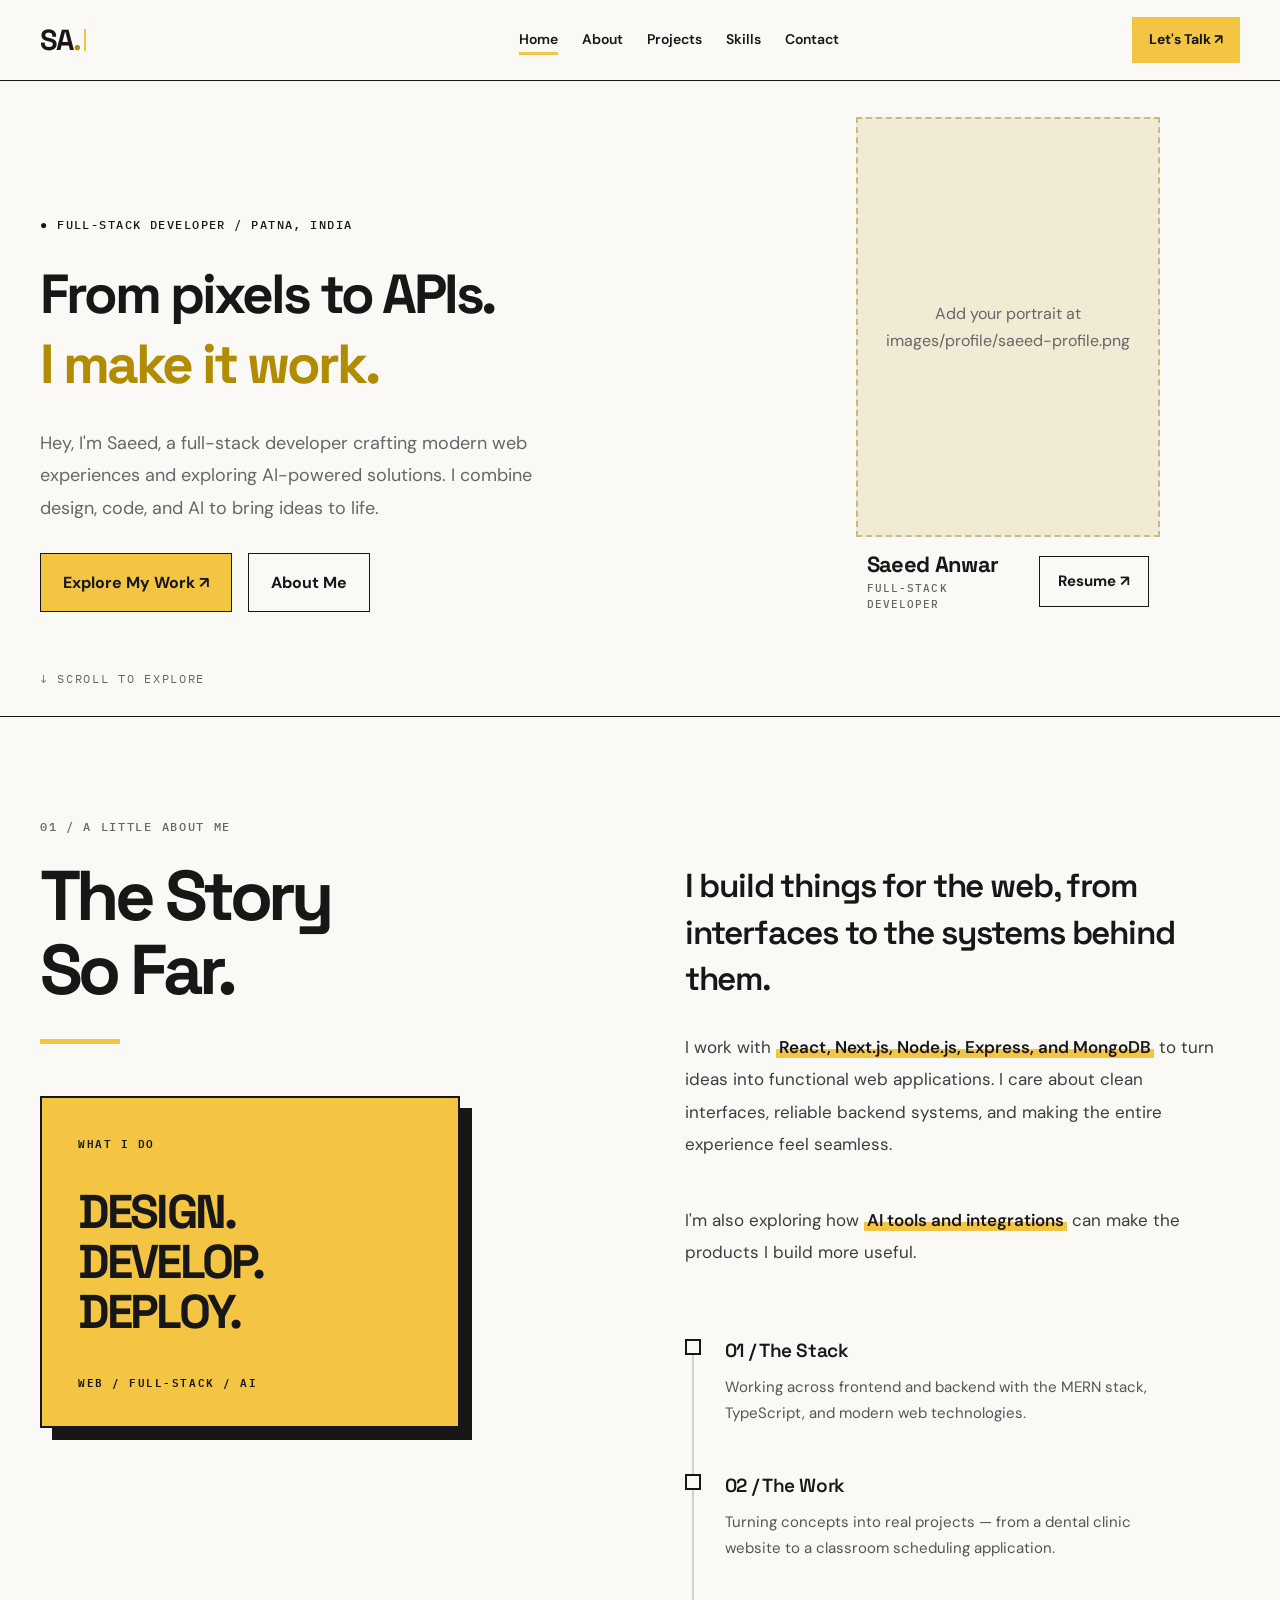
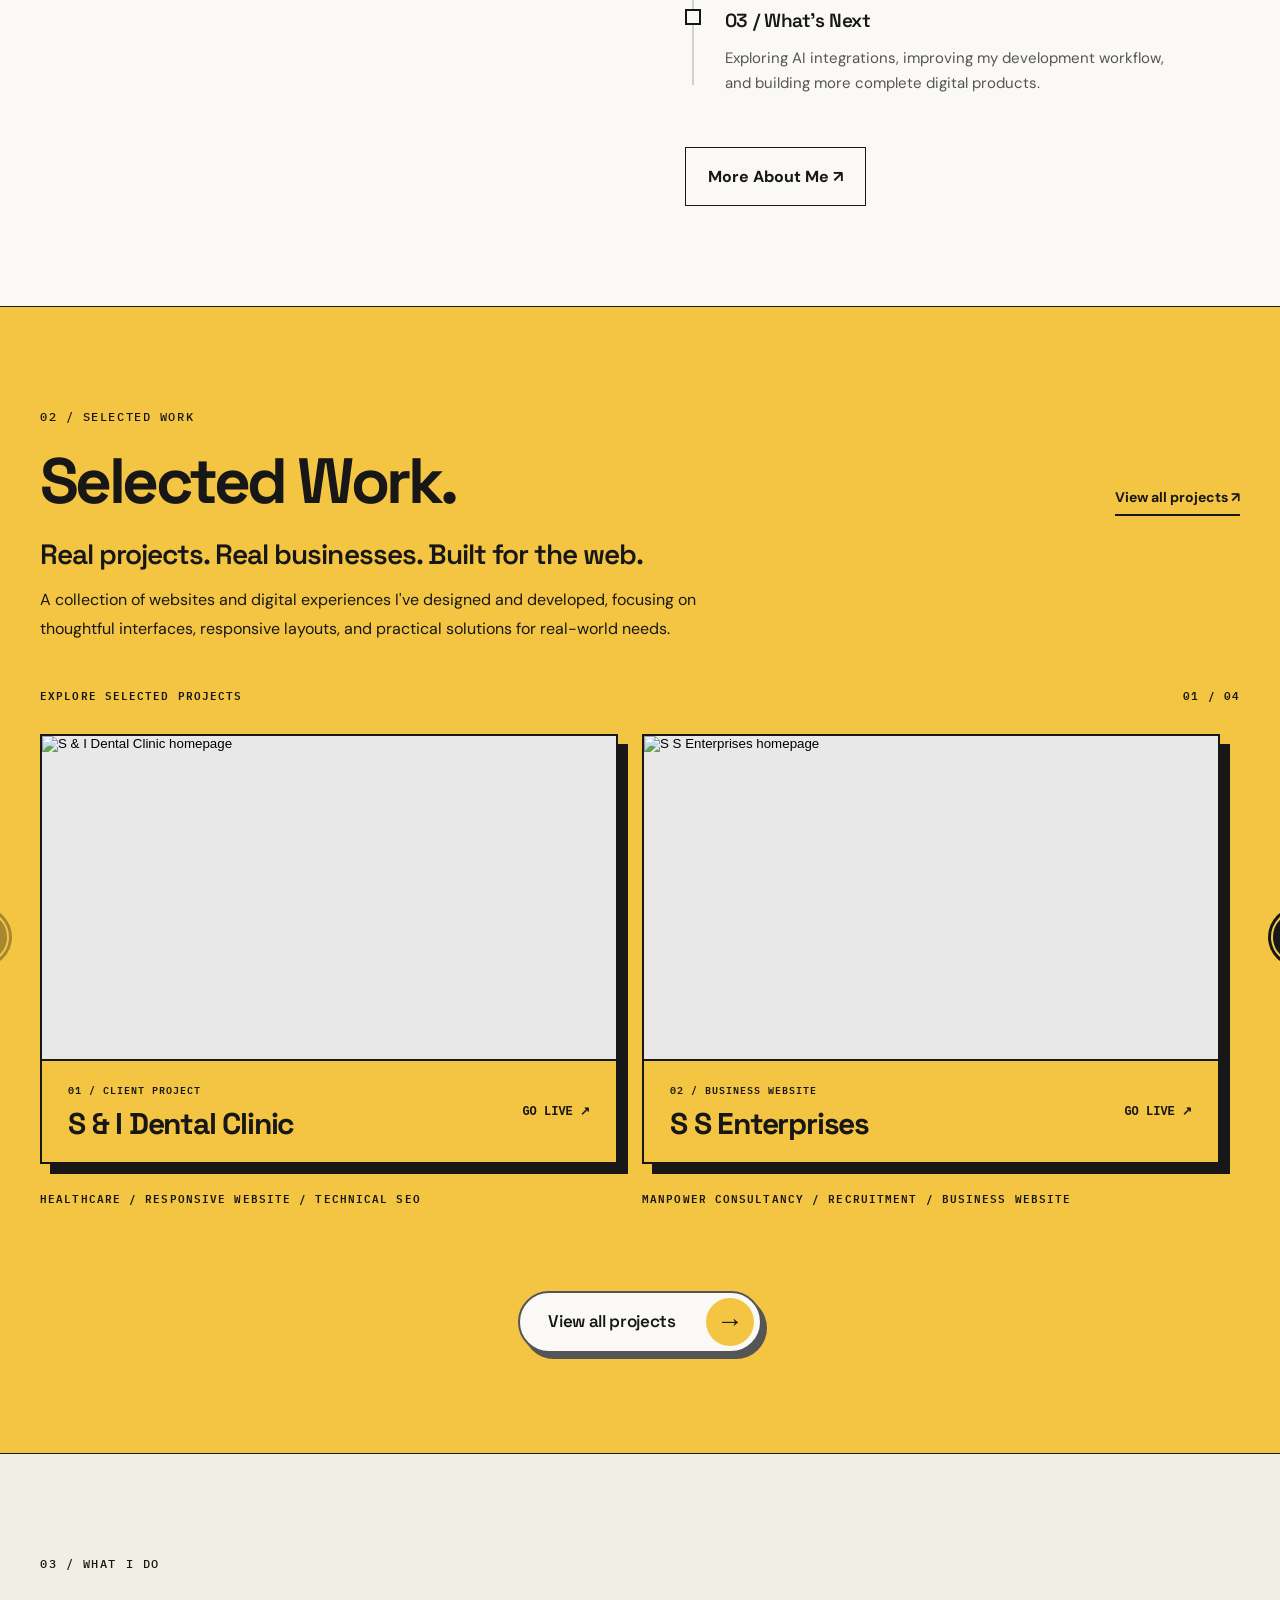
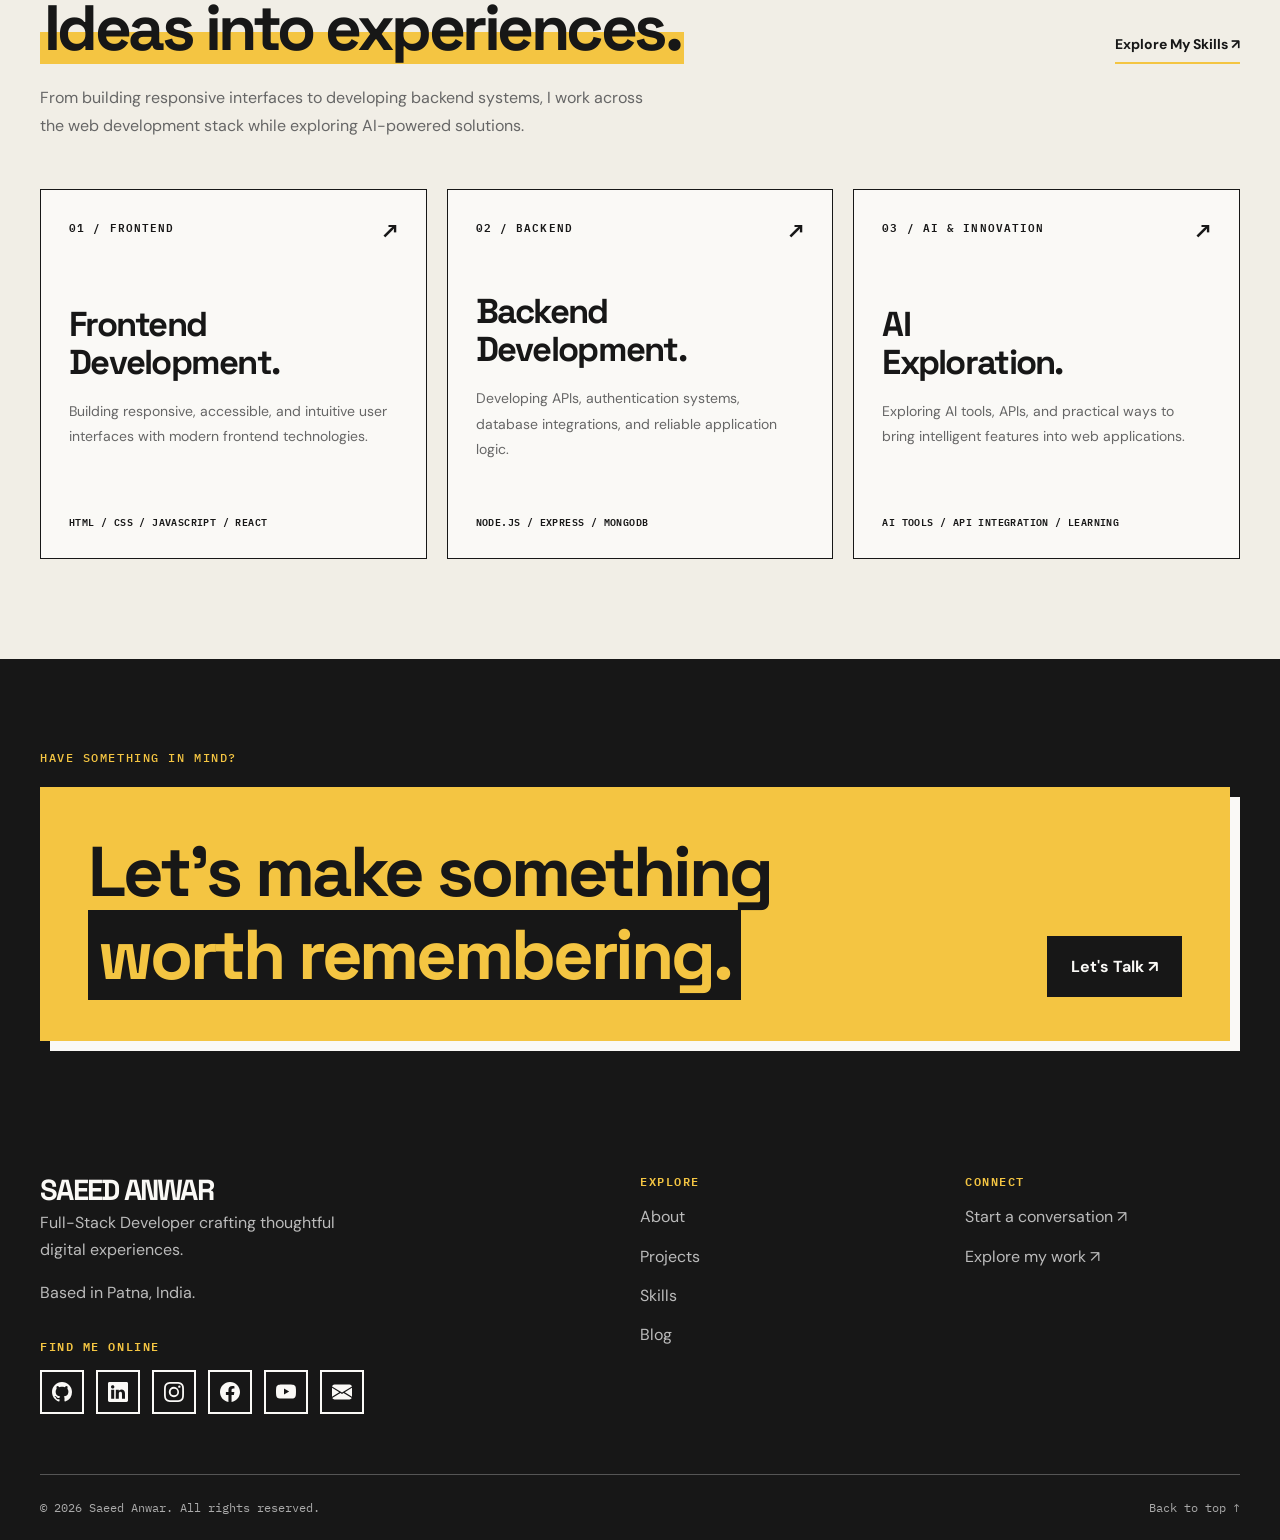
==== commit efe88aad: "Update index.html" ====
--- a/index.html
+++ b/index.html
@@ -244,7 +244,7 @@
       >
         <span id="fp-current">01</span>
         /
-        <span id="fp-total">03</span>
+        <span id="fp-total">04</span>
       </span>
 
     </div>
@@ -532,6 +532,41 @@
             EDUCATION / CLASSROOM MANAGEMENT / TIMETABLE SCHEDULING
           </p>
 
+        </article>
+
+        <!-- ==================================
+             PROJECT 04 — SHIFA DENTAL CLINIC
+        ================================== -->
+        <article class="fp-project">
+          <div class="fp-card">
+            <button
+              class="fp-card__preview"
+              type="button"
+              data-open-case-study="shifa"
+              aria-label="View Shifa Dental Clinic case study"
+            >
+              <div class="fp-slideshow" data-slideshow>
+                <img class="fp-slide is-active" src="images/projects/shifa_dental_clinic/homepage.webp" alt="Shifa Dental Clinic homepage" loading="lazy" />
+                <img class="fp-slide" src="images/projects/shifa_dental_clinic/gallery.webp" alt="Shifa Dental Clinic gallery" loading="lazy" />
+                <img class="fp-slide" src="images/projects/shifa_dental_clinic/services.webp" alt="Shifa Dental Clinic services page" loading="lazy" />
+              </div>
+              <span class="fp-card__hint">VIEW CASE STUDY &nearr;</span>
+            </button>
+            <div class="fp-card__footer">
+              <div class="fp-card__identity">
+                <span class="fp-card__number">04 / HEALTHCARE PROJECT</span>
+                <h3>Shifa Dental Clinic</h3>
+              </div>
+              <a
+                class="fp-card__live"
+                href="https://saeed8271.github.io/Shifa-Dental-Care/"
+                target="_blank"
+                rel="noopener noreferrer"
+                aria-label="Visit Shifa Dental Clinic website"
+              >GO LIVE &nearr;</a>
+            </div>
+          </div>
+          <p class="fp-project__caption">HEALTHCARE / DENTAL WEBSITE / RESPONSIVE DESIGN</p>
         </article>
 
       </div>
@@ -926,7 +961,58 @@
 
 </dialog>
 
-  <!-- ==================================
+  
+<!-- ==================================
+     PROJECT 04 — SHIFA DENTAL CLINIC
+     CASE STUDY MODAL
+================================== -->
+<dialog class="fp-modal" id="fp-shifa-modal" aria-labelledby="fp-shifa-title">
+  <div class="fp-modal__header">
+    <span>PROJECT 04 / CASE STUDY</span>
+    <button class="fp-modal__close" type="button" data-close-case-study aria-label="Close Shifa Dental Clinic case study">&times;</button>
+  </div>
+  <div class="fp-modal__body">
+    <div class="fp-modal__gallery">
+      <div class="fp-modal__image-wrap">
+        <img id="fp-shifa-image" src="images/projects/shifa_dental_clinic/homepage.webp" alt="Shifa Dental Clinic homepage" />
+      </div>
+      <div class="fp-modal__gallery-controls">
+        <button type="button" id="fp-shifa-prev" aria-label="Previous Shifa Dental Clinic screenshot">&larr;</button>
+        <span id="fp-shifa-count" aria-live="polite">01 / 03</span>
+        <button type="button" id="fp-shifa-next" aria-label="Next Shifa Dental Clinic screenshot">&rarr;</button>
+      </div>
+    </div>
+    <div class="fp-modal__content">
+      <p class="eyebrow">HEALTHCARE / DENTAL WEBSITE</p>
+      <h2 id="fp-shifa-title">Shifa Dental Clinic<span>.</span></h2>
+      <p class="fp-modal__description">
+        A responsive dental clinic website designed to present dental services,
+        clinic imagery, and essential patient information in a clear, approachable format.
+      </p>
+      <div class="fp-modal__details">
+        <div>
+          <h3>PROJECT FOCUS</h3>
+          <p>Patient-friendly navigation, responsive layouts, service information, and an engaging clinic gallery.</p>
+        </div>
+        <div>
+          <h3>KEY FEATURES</h3>
+          <div class="fp-modal__tags">
+            <span>Responsive Website</span>
+            <span>Dental Services</span>
+            <span>Photo Gallery</span>
+            <span>Patient Information</span>
+          </div>
+        </div>
+      </div>
+      <div class="fp-modal__actions">
+        <a class="fp-modal__primary" href="https://saeed8271.github.io/Shifa-Dental-Care/" target="_blank" rel="noopener noreferrer">VISIT LIVE WEBSITE &nearr;</a>
+        <a class="fp-modal__secondary" href="mailto:saeedanwar0930@gmail.com?subject=Feedback%20on%20Shifa%20Dental%20Clinic">SEND YOUR FEEDBACK &nearr;</a>
+      </div>
+    </div>
+  </div>
+</dialog>
+
+<!-- ==================================
        FOOTER
   ================================== -->
   <footer class="site-footer">
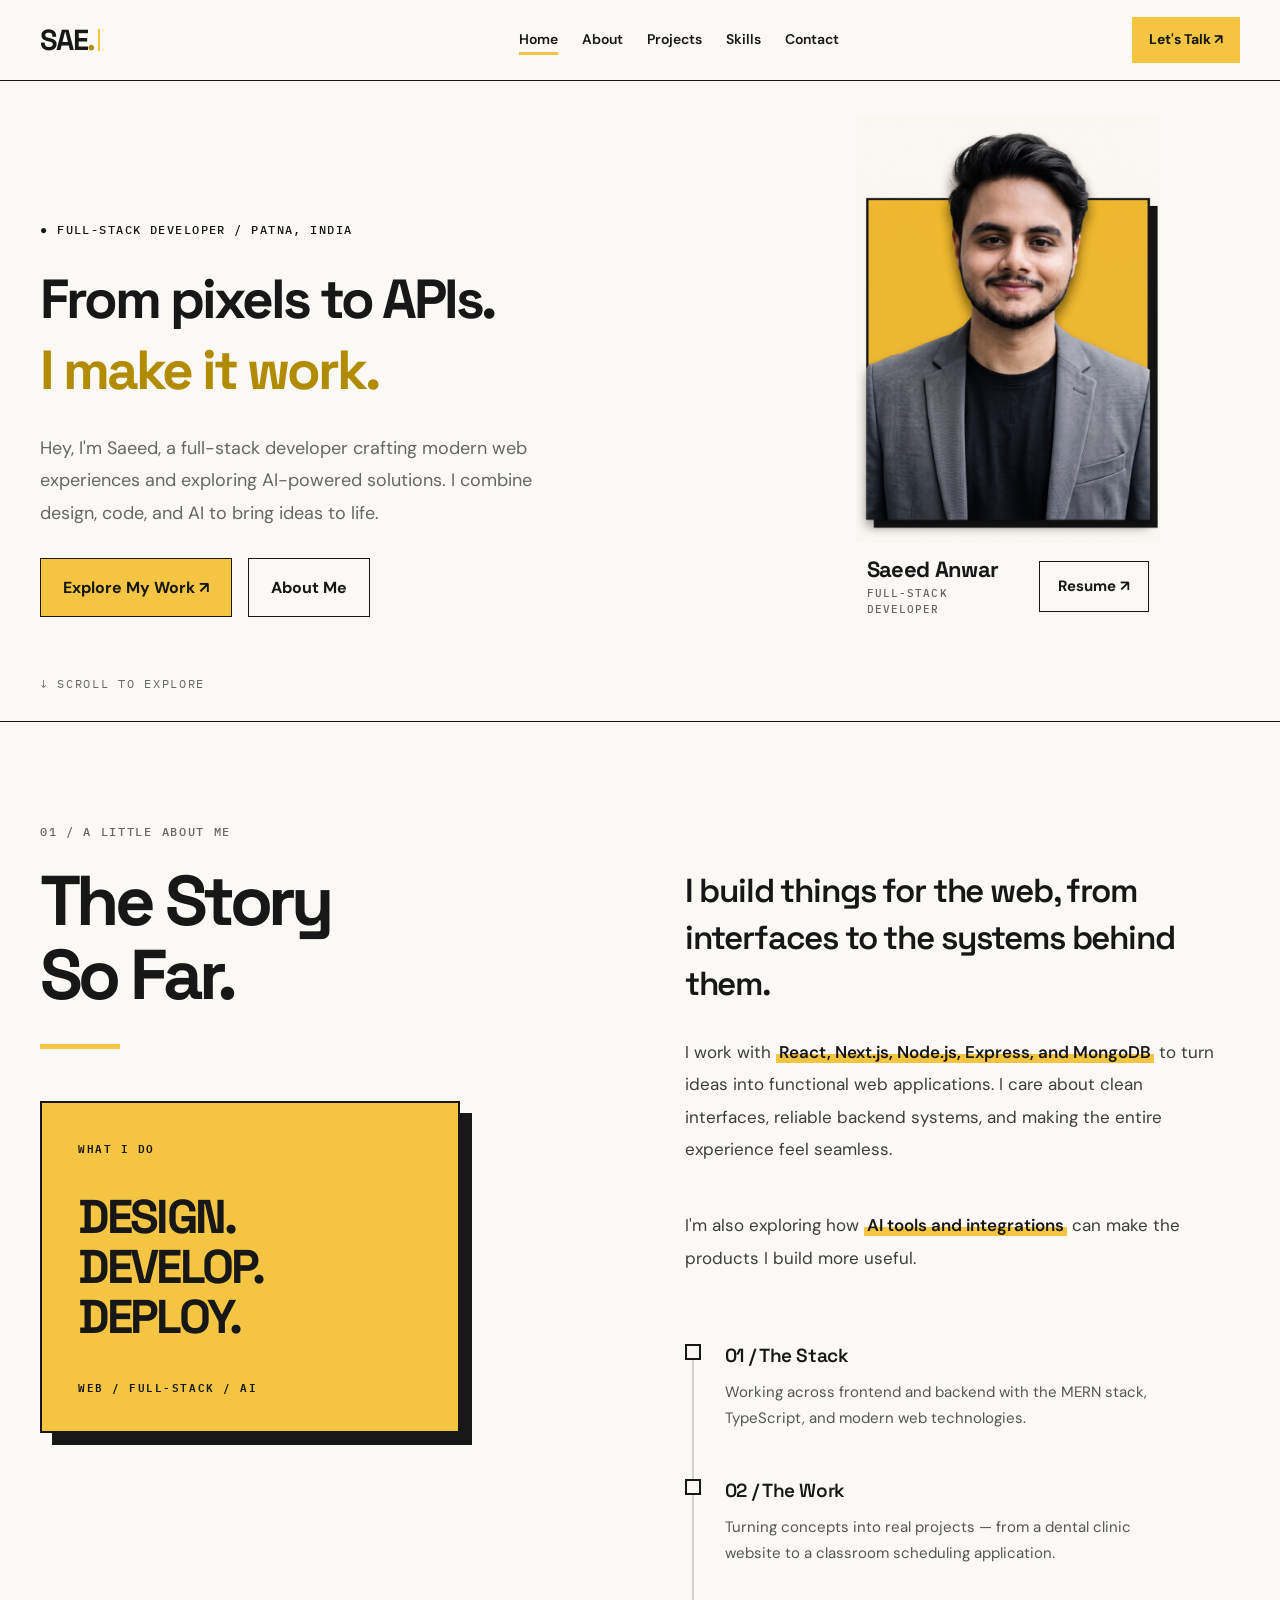
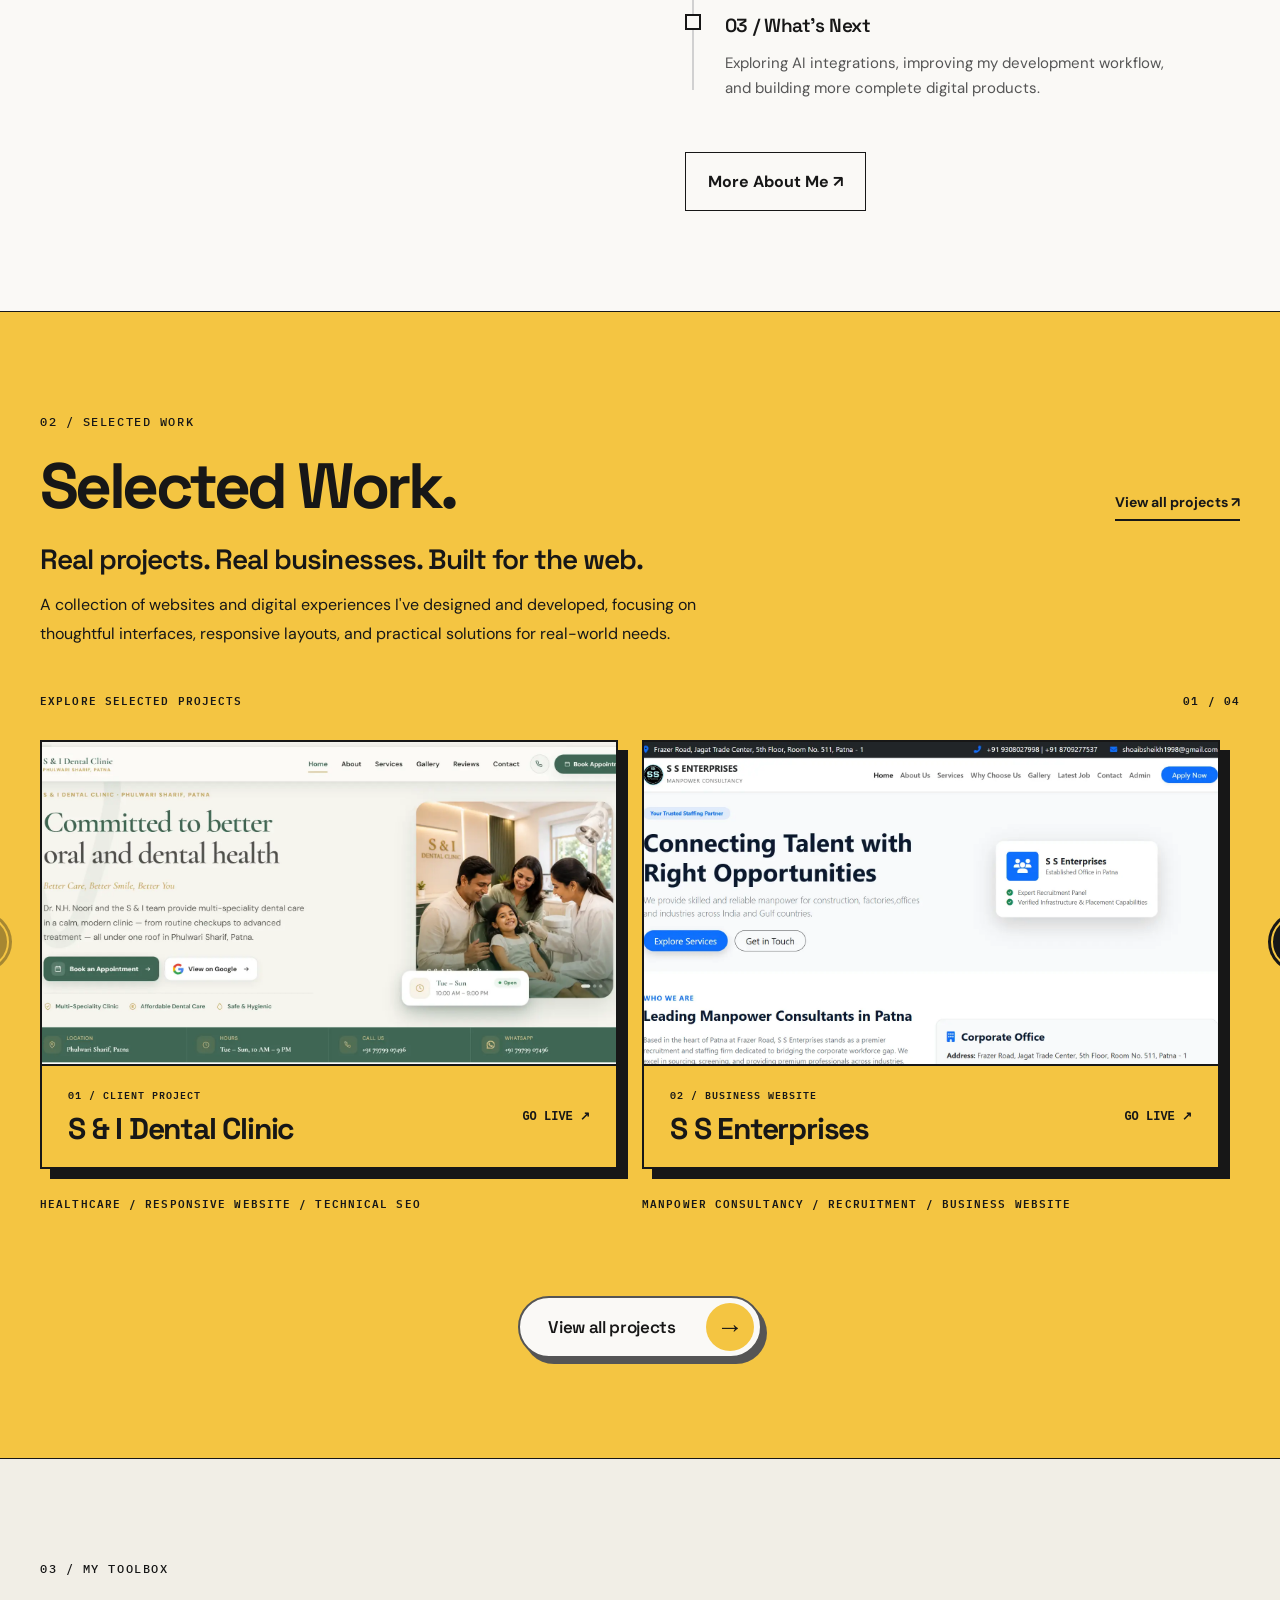
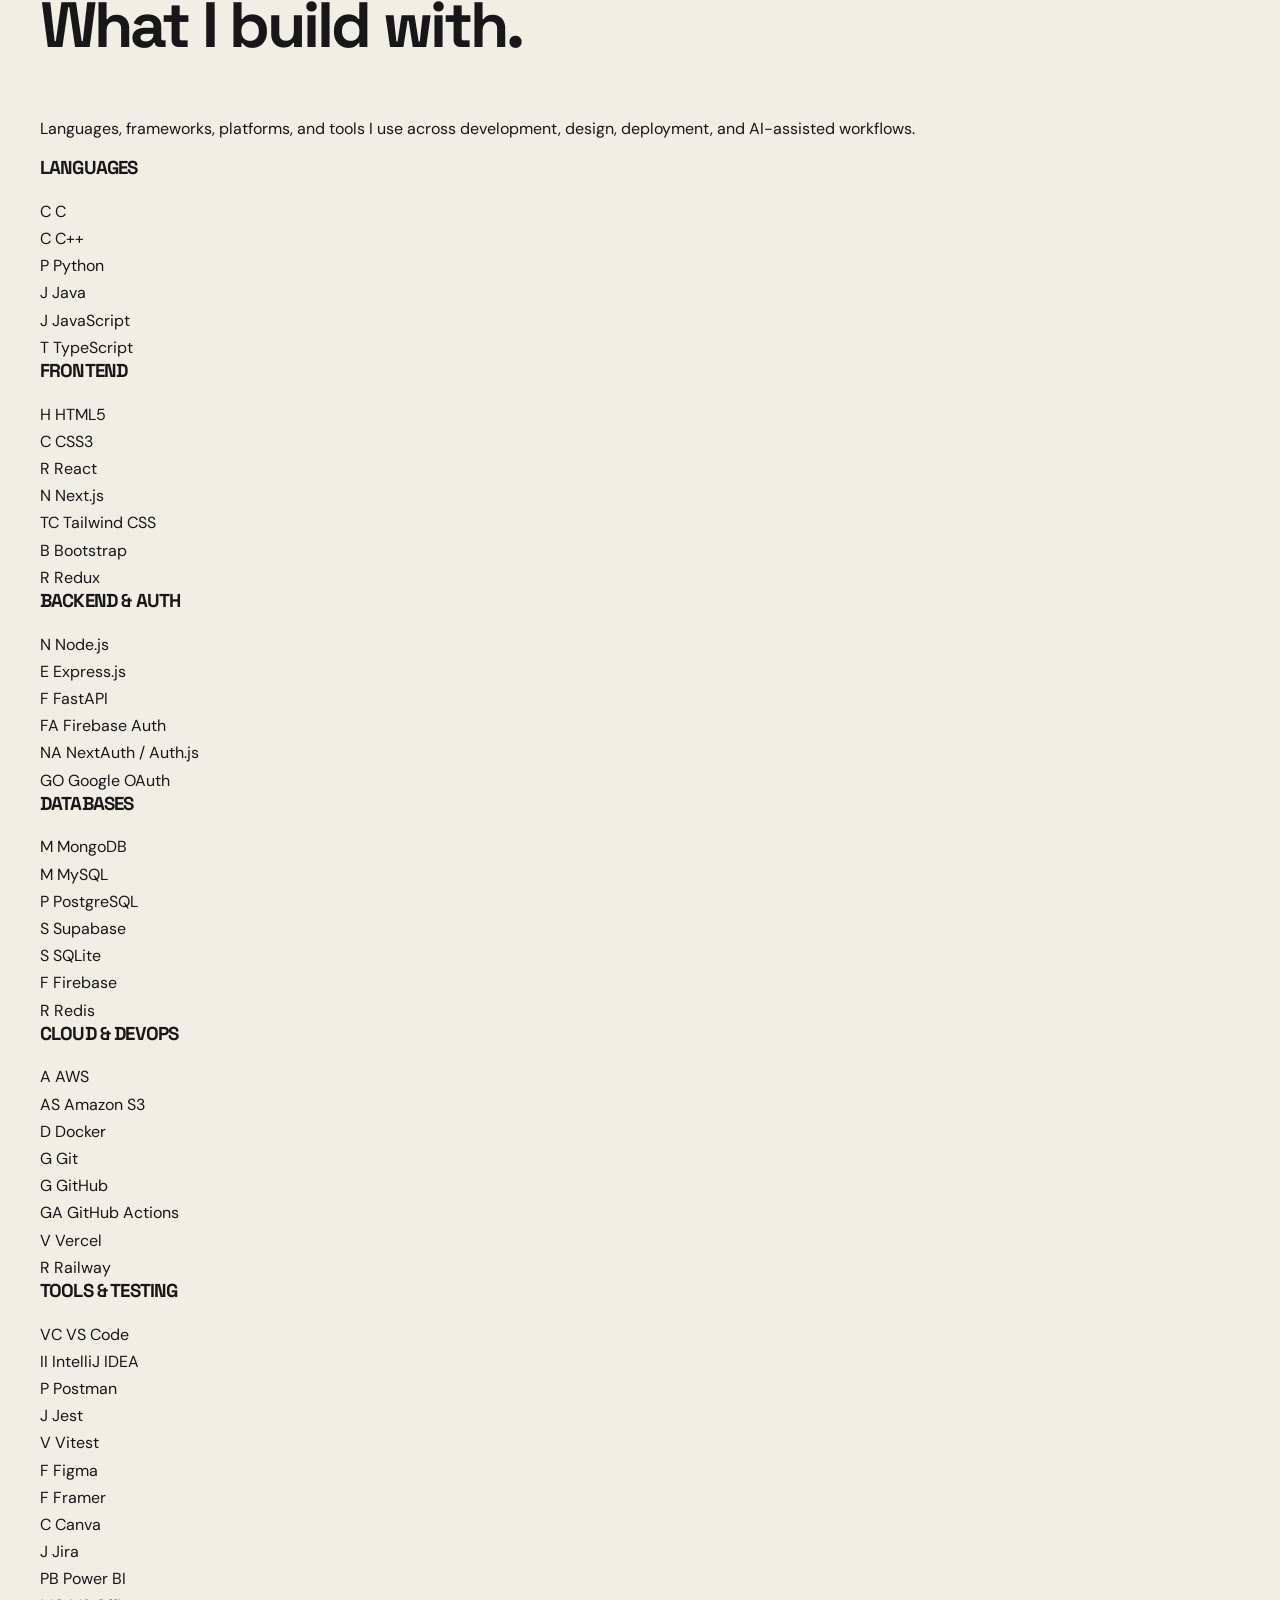
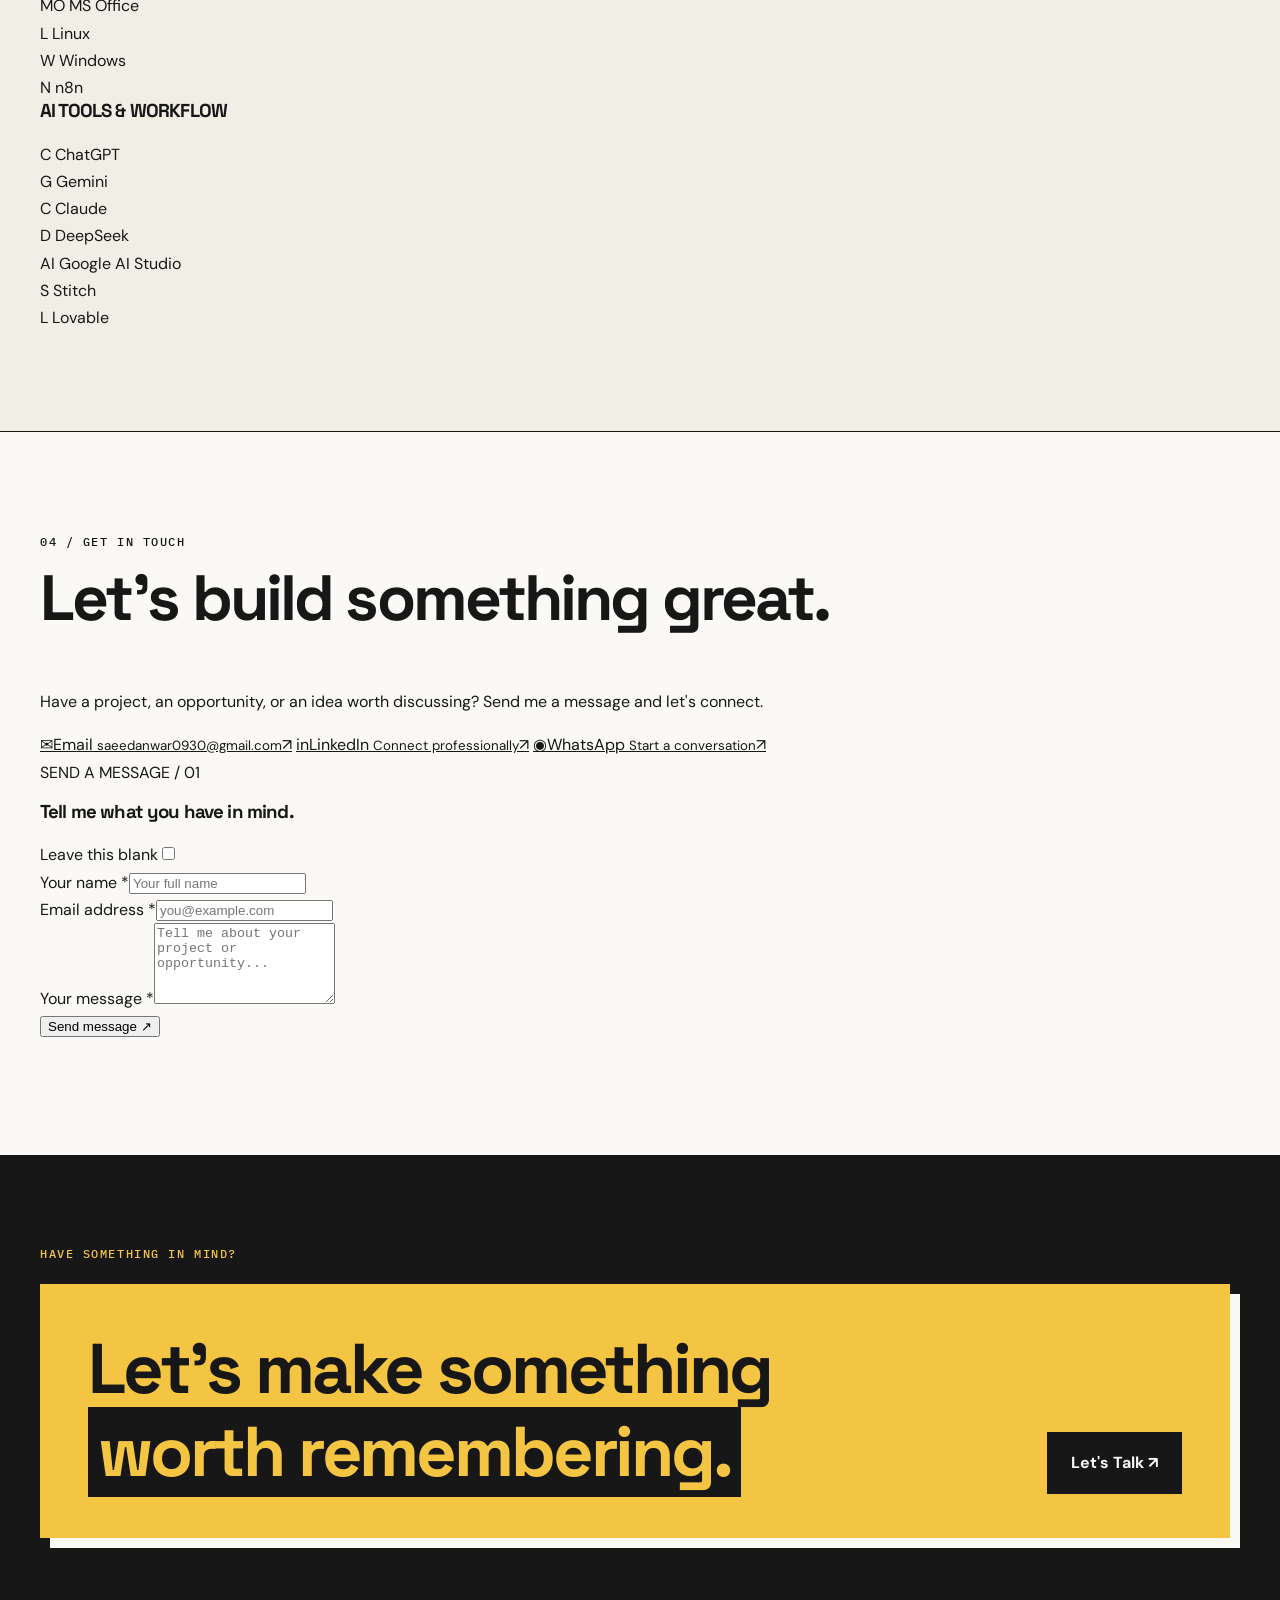
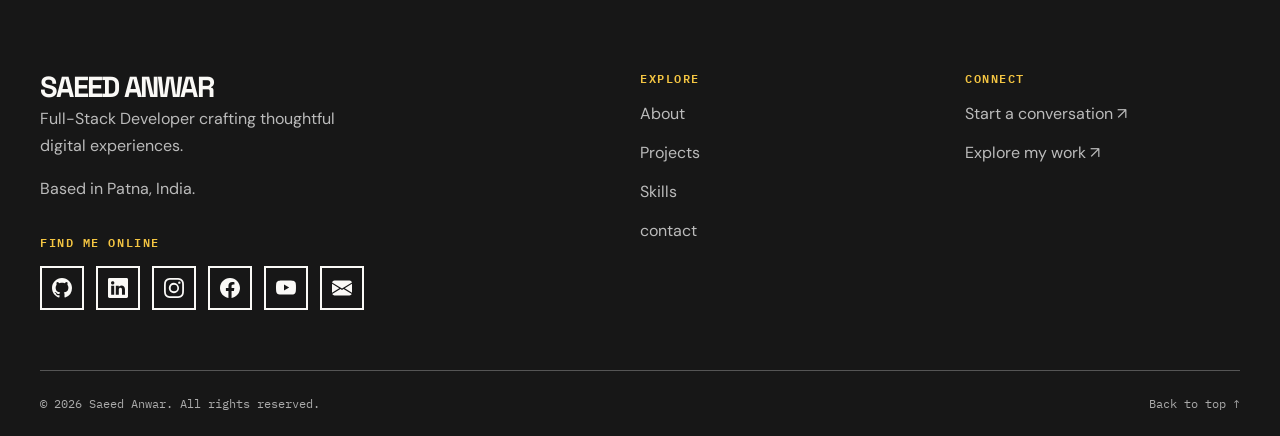
==== commit 0dfe4252: "Add files via upload" ====
--- a/index.html
+++ b/index.html
@@ -17,11 +17,13 @@
   <link href="css/components.css" rel="stylesheet"/>
   <!-- Layout CSS -->
   <link href="css/navbar.css" rel="stylesheet"/>
+  <link rel="stylesheet" href="css/contact.css">
   <link href="css/footer.css" rel="stylesheet"/>
   <!-- Homepage CSS -->
   <link href="css/hero.css" rel="stylesheet"/>
   <link href="css/about-preview.css" rel="stylesheet"/>
   <link href="css/sections.css" rel="stylesheet"/>
+  <link rel="stylesheet" href="css/skills-toolbox.css">
   <link href="css/featured-projects.css" rel="stylesheet"/>
  </head>
  <body id="top">
@@ -47,14 +49,14 @@
      <a href="projects.html">
       Projects
      </a>
-     <a href="skills.html">
+     <a href="#skills">
       Skills
      </a>
-     <a href="contact.html">
+     <a href="#contact">
       Contact
      </a>
     </nav>
-    <a class="header-cta" href="contact.html">
+    <a class="header-cta" href="#contact">
      Let's Talk &nearrow;
     </a>
    </div>
@@ -622,103 +624,568 @@
    <!-- ==================================
      WHAT I DO / SKILLS PREVIEW
 ================================== -->
-   <section aria-labelledby="services-heading" class="section section-tinted services-section" id="services">
-    <div class="container">
-     <p class="eyebrow">
-      03 / WHAT I DO
-     </p>
-     <div class="section-heading">
-      <h2 id="services-heading">
-       Ideas into experiences.
-      </h2>
-      <a class="services-view-all" href="skills.html">
-       Explore My Skills &nearrow;
-      </a>
-     </div>
-     <p class="services-intro">
-      From building responsive interfaces to developing
-      backend systems, I work across the web development
-      stack while exploring AI-powered solutions.
-     </p>
-     <div class="services-grid">
-      <!-- FRONTEND -->
-      <a class="service-card" href="skills.html#frontend">
-       <div class="service-card__top">
-        <span>
-         01 / FRONTEND
-        </span>
-        <span aria-hidden="true" class="service-card__arrow">
-         &nearrow;
-        </span>
-       </div>
-       <div>
-        <h3>
-         Frontend
-         <br/>
-         Development.
-        </h3>
-        <p>
-         Building responsive, accessible, and intuitive
-            user interfaces with modern frontend technologies.
-        </p>
-       </div>
-       <span class="service-card__tags">
-        HTML / CSS / JAVASCRIPT / REACT
-       </span>
-      </a>
-      <!-- BACKEND -->
-      <a class="service-card" href="skills.html#backend">
-       <div class="service-card__top">
-        <span>
-         02 / BACKEND
-        </span>
-        <span aria-hidden="true" class="service-card__arrow">
-         &nearrow;
-        </span>
-       </div>
-       <div>
-        <h3>
-         Backend
-         <br/>
-         Development.
-        </h3>
-        <p>
-         Developing APIs, authentication systems, database
-            integrations, and reliable application logic.
-        </p>
-       </div>
-       <span class="service-card__tags">
-        NODE.JS / EXPRESS / MONGODB
-       </span>
-      </a>
-      <!-- AI -->
-      <a class="service-card" href="skills.html#ai">
-       <div class="service-card__top">
-        <span>
-         03 / AI &amp; INNOVATION
-        </span>
-        <span aria-hidden="true" class="service-card__arrow">
-         &nearrow;
-        </span>
-       </div>
-       <div>
-        <h3>
-         AI
-         <br/>
-         Exploration.
-        </h3>
-        <p>
-         Exploring AI tools, APIs, and practical ways to
-            bring intelligent features into web applications.
-        </p>
-       </div>
-       <span class="service-card__tags">
-        AI TOOLS / API INTEGRATION / LEARNING
-       </span>
-      </a>
-     </div>
-    </div>
-   </section>
+<section aria-labelledby="skills-heading" class="section section-tinted skills-toolbox" id="skills">
+ <div class="container">
+  <p class="eyebrow">
+   03 / MY TOOLBOX
+  </p>
+  <h2 class="skills-toolbox__heading" id="skills-heading">
+   <span>
+    What I build with.
+   </span>
+  </h2>
+  <p class="skills-toolbox__intro">
+   Languages, frameworks, platforms, and tools I use across development, design, deployment, and AI-assisted workflows.
+  </p>
+  <div class="skills-toolbox__rows">
+   <div class="skills-toolbox__row">
+    <h3 class="skills-toolbox__label">
+     LANGUAGES
+    </h3>
+    <div class="skills-toolbox__badges">
+     <span class="skills-toolbox__badge">
+      <img alt="" decoding="async" loading="lazy" onerror="this.hidden=true;this.nextElementSibling.hidden=false" src="https://cdn.jsdelivr.net/gh/devicons/devicon@latest/icons/c/c-original.svg"/>
+      <span aria-hidden="true" class="skills-toolbox__icon-fallback" hidden="">
+       C
+      </span>
+      <span>
+       C
+      </span>
+     </span>
+     <span class="skills-toolbox__badge">
+      <img alt="" decoding="async" loading="lazy" onerror="this.hidden=true;this.nextElementSibling.hidden=false" src="https://cdn.jsdelivr.net/gh/devicons/devicon@latest/icons/cplusplus/cplusplus-original.svg"/>
+      <span aria-hidden="true" class="skills-toolbox__icon-fallback" hidden="">
+       C
+      </span>
+      <span>
+       C++
+      </span>
+     </span>
+     <span class="skills-toolbox__badge">
+      <img alt="" decoding="async" loading="lazy" onerror="this.hidden=true;this.nextElementSibling.hidden=false" src="https://cdn.jsdelivr.net/gh/devicons/devicon@latest/icons/python/python-original.svg"/>
+      <span aria-hidden="true" class="skills-toolbox__icon-fallback" hidden="">
+       P
+      </span>
+      <span>
+       Python
+      </span>
+     </span>
+     <span class="skills-toolbox__badge">
+      <img alt="" decoding="async" loading="lazy" onerror="this.hidden=true;this.nextElementSibling.hidden=false" src="https://cdn.jsdelivr.net/gh/devicons/devicon@latest/icons/java/java-original.svg"/>
+      <span aria-hidden="true" class="skills-toolbox__icon-fallback" hidden="">
+       J
+      </span>
+      <span>
+       Java
+      </span>
+     </span>
+     <span class="skills-toolbox__badge">
+      <img alt="" decoding="async" loading="lazy" onerror="this.hidden=true;this.nextElementSibling.hidden=false" src="https://cdn.jsdelivr.net/gh/devicons/devicon@latest/icons/javascript/javascript-original.svg"/>
+      <span aria-hidden="true" class="skills-toolbox__icon-fallback" hidden="">
+       J
+      </span>
+      <span>
+       JavaScript
+      </span>
+     </span>
+     <span class="skills-toolbox__badge">
+      <img alt="" decoding="async" loading="lazy" onerror="this.hidden=true;this.nextElementSibling.hidden=false" src="https://cdn.jsdelivr.net/gh/devicons/devicon@latest/icons/typescript/typescript-original.svg"/>
+      <span aria-hidden="true" class="skills-toolbox__icon-fallback" hidden="">
+       T
+      </span>
+      <span>
+       TypeScript
+      </span>
+     </span>
+    </div>
+   </div>
+   <div class="skills-toolbox__row">
+    <h3 class="skills-toolbox__label">
+     FRONTEND
+    </h3>
+    <div class="skills-toolbox__badges">
+     <span class="skills-toolbox__badge">
+      <img alt="" decoding="async" loading="lazy" onerror="this.hidden=true;this.nextElementSibling.hidden=false" src="https://cdn.jsdelivr.net/gh/devicons/devicon@latest/icons/html5/html5-original.svg"/>
+      <span aria-hidden="true" class="skills-toolbox__icon-fallback" hidden="">
+       H
+      </span>
+      <span>
+       HTML5
+      </span>
+     </span>
+     <span class="skills-toolbox__badge">
+      <img alt="" decoding="async" loading="lazy" onerror="this.hidden=true;this.nextElementSibling.hidden=false" src="https://cdn.jsdelivr.net/gh/devicons/devicon@latest/icons/css3/css3-original.svg"/>
+      <span aria-hidden="true" class="skills-toolbox__icon-fallback" hidden="">
+       C
+      </span>
+      <span>
+       CSS3
+      </span>
+     </span>
+     <span class="skills-toolbox__badge">
+      <img alt="" decoding="async" loading="lazy" onerror="this.hidden=true;this.nextElementSibling.hidden=false" src="https://cdn.jsdelivr.net/gh/devicons/devicon@latest/icons/react/react-original.svg"/>
+      <span aria-hidden="true" class="skills-toolbox__icon-fallback" hidden="">
+       R
+      </span>
+      <span>
+       React
+      </span>
+     </span>
+     <span class="skills-toolbox__badge">
+      <img alt="" decoding="async" loading="lazy" onerror="this.hidden=true;this.nextElementSibling.hidden=false" src="https://cdn.jsdelivr.net/gh/devicons/devicon@latest/icons/nextjs/nextjs-original.svg"/>
+      <span aria-hidden="true" class="skills-toolbox__icon-fallback" hidden="">
+       N
+      </span>
+      <span>
+       Next.js
+      </span>
+     </span>
+     <span class="skills-toolbox__badge">
+      <img alt="" decoding="async" loading="lazy" onerror="this.hidden=true;this.nextElementSibling.hidden=false" src="https://cdn.jsdelivr.net/gh/devicons/devicon@latest/icons/tailwindcss/tailwindcss-original.svg"/>
+      <span aria-hidden="true" class="skills-toolbox__icon-fallback" hidden="">
+       TC
+      </span>
+      <span>
+       Tailwind CSS
+      </span>
+     </span>
+     <span class="skills-toolbox__badge">
+      <img alt="" decoding="async" loading="lazy" onerror="this.hidden=true;this.nextElementSibling.hidden=false" src="https://cdn.jsdelivr.net/gh/devicons/devicon@latest/icons/bootstrap/bootstrap-original.svg"/>
+      <span aria-hidden="true" class="skills-toolbox__icon-fallback" hidden="">
+       B
+      </span>
+      <span>
+       Bootstrap
+      </span>
+     </span>
+     <span class="skills-toolbox__badge">
+      <img alt="" decoding="async" loading="lazy" onerror="this.hidden=true;this.nextElementSibling.hidden=false" src="https://cdn.jsdelivr.net/gh/devicons/devicon@latest/icons/redux/redux-original.svg"/>
+      <span aria-hidden="true" class="skills-toolbox__icon-fallback" hidden="">
+       R
+      </span>
+      <span>
+       Redux
+      </span>
+     </span>
+    </div>
+   </div>
+   <div class="skills-toolbox__row">
+    <h3 class="skills-toolbox__label">
+     BACKEND &amp; AUTH
+    </h3>
+    <div class="skills-toolbox__badges">
+     <span class="skills-toolbox__badge">
+      <img alt="" decoding="async" loading="lazy" onerror="this.hidden=true;this.nextElementSibling.hidden=false" src="https://cdn.jsdelivr.net/gh/devicons/devicon@latest/icons/nodejs/nodejs-original.svg"/>
+      <span aria-hidden="true" class="skills-toolbox__icon-fallback" hidden="">
+       N
+      </span>
+      <span>
+       Node.js
+      </span>
+     </span>
+     <span class="skills-toolbox__badge">
+      <img alt="" decoding="async" loading="lazy" onerror="this.hidden=true;this.nextElementSibling.hidden=false" src="https://cdn.jsdelivr.net/gh/devicons/devicon@latest/icons/express/express-original.svg"/>
+      <span aria-hidden="true" class="skills-toolbox__icon-fallback" hidden="">
+       E
+      </span>
+      <span>
+       Express.js
+      </span>
+     </span>
+     <span class="skills-toolbox__badge">
+      <img alt="" decoding="async" loading="lazy" onerror="this.hidden=true;this.nextElementSibling.hidden=false" src="https://cdn.jsdelivr.net/gh/devicons/devicon@latest/icons/fastapi/fastapi-original.svg"/>
+      <span aria-hidden="true" class="skills-toolbox__icon-fallback" hidden="">
+       F
+      </span>
+      <span>
+       FastAPI
+      </span>
+     </span>
+     <span class="skills-toolbox__badge">
+      <img alt="" decoding="async" loading="lazy" onerror="this.hidden=true;this.nextElementSibling.hidden=false" src="https://cdn.jsdelivr.net/gh/devicons/devicon@latest/icons/firebase/firebase-original.svg"/>
+      <span aria-hidden="true" class="skills-toolbox__icon-fallback" hidden="">
+       FA
+      </span>
+      <span>
+       Firebase Auth
+      </span>
+     </span>
+     <span class="skills-toolbox__badge">
+      <img alt="" decoding="async" loading="lazy" onerror="this.hidden=true;this.nextElementSibling.hidden=false" src="https://cdn.jsdelivr.net/gh/devicons/devicon@latest/icons/nextjs/nextjs-original.svg"/>
+      <span aria-hidden="true" class="skills-toolbox__icon-fallback" hidden="">
+       NA
+      </span>
+      <span>
+       NextAuth / Auth.js
+      </span>
+     </span>
+     <span class="skills-toolbox__badge">
+      <img alt="" decoding="async" loading="lazy" onerror="this.hidden=true;this.nextElementSibling.hidden=false" src="https://cdn.jsdelivr.net/gh/devicons/devicon@latest/icons/google/google-original.svg"/>
+      <span aria-hidden="true" class="skills-toolbox__icon-fallback" hidden="">
+       GO
+      </span>
+      <span>
+       Google OAuth
+      </span>
+     </span>
+    </div>
+   </div>
+   <div class="skills-toolbox__row">
+    <h3 class="skills-toolbox__label">
+     DATABASES
+    </h3>
+    <div class="skills-toolbox__badges">
+     <span class="skills-toolbox__badge">
+      <img alt="" decoding="async" loading="lazy" onerror="this.hidden=true;this.nextElementSibling.hidden=false" src="https://cdn.jsdelivr.net/gh/devicons/devicon@latest/icons/mongodb/mongodb-original.svg"/>
+      <span aria-hidden="true" class="skills-toolbox__icon-fallback" hidden="">
+       M
+      </span>
+      <span>
+       MongoDB
+      </span>
+     </span>
+     <span class="skills-toolbox__badge">
+      <img alt="" decoding="async" loading="lazy" onerror="this.hidden=true;this.nextElementSibling.hidden=false" src="https://cdn.jsdelivr.net/gh/devicons/devicon@latest/icons/mysql/mysql-original.svg"/>
+      <span aria-hidden="true" class="skills-toolbox__icon-fallback" hidden="">
+       M
+      </span>
+      <span>
+       MySQL
+      </span>
+     </span>
+     <span class="skills-toolbox__badge">
+      <img alt="" decoding="async" loading="lazy" onerror="this.hidden=true;this.nextElementSibling.hidden=false" src="https://cdn.jsdelivr.net/gh/devicons/devicon@latest/icons/postgresql/postgresql-original.svg"/>
+      <span aria-hidden="true" class="skills-toolbox__icon-fallback" hidden="">
+       P
+      </span>
+      <span>
+       PostgreSQL
+      </span>
+     </span>
+     <span class="skills-toolbox__badge">
+      <img alt="" decoding="async" loading="lazy" onerror="this.hidden=true;this.nextElementSibling.hidden=false" src="https://cdn.jsdelivr.net/gh/devicons/devicon@latest/icons/supabase/supabase-original.svg"/>
+      <span aria-hidden="true" class="skills-toolbox__icon-fallback" hidden="">
+       S
+      </span>
+      <span>
+       Supabase
+      </span>
+     </span>
+     <span class="skills-toolbox__badge">
+      <img alt="" decoding="async" loading="lazy" onerror="this.hidden=true;this.nextElementSibling.hidden=false" src="https://cdn.jsdelivr.net/gh/devicons/devicon@latest/icons/sqlite/sqlite-original.svg"/>
+      <span aria-hidden="true" class="skills-toolbox__icon-fallback" hidden="">
+       S
+      </span>
+      <span>
+       SQLite
+      </span>
+     </span>
+     <span class="skills-toolbox__badge">
+      <img alt="" decoding="async" loading="lazy" onerror="this.hidden=true;this.nextElementSibling.hidden=false" src="https://cdn.jsdelivr.net/gh/devicons/devicon@latest/icons/firebase/firebase-original.svg"/>
+      <span aria-hidden="true" class="skills-toolbox__icon-fallback" hidden="">
+       F
+      </span>
+      <span>
+       Firebase
+      </span>
+     </span>
+     <span class="skills-toolbox__badge">
+      <img alt="" decoding="async" loading="lazy" onerror="this.hidden=true;this.nextElementSibling.hidden=false" src="https://cdn.jsdelivr.net/gh/devicons/devicon@latest/icons/redis/redis-original.svg"/>
+      <span aria-hidden="true" class="skills-toolbox__icon-fallback" hidden="">
+       R
+      </span>
+      <span>
+       Redis
+      </span>
+     </span>
+    </div>
+   </div>
+   <div class="skills-toolbox__row">
+    <h3 class="skills-toolbox__label">
+     CLOUD &amp; DEVOPS
+    </h3>
+    <div class="skills-toolbox__badges">
+     <span class="skills-toolbox__badge">
+      <img alt="" decoding="async" loading="lazy" onerror="this.hidden=true;this.nextElementSibling.hidden=false" src="https://cdn.jsdelivr.net/gh/devicons/devicon@latest/icons/amazonwebservices/amazonwebservices-plain-wordmark.svg"/>
+      <span aria-hidden="true" class="skills-toolbox__icon-fallback" hidden="">
+       A
+      </span>
+      <span>
+       AWS
+      </span>
+     </span>
+     <span class="skills-toolbox__badge">
+      <img alt="" decoding="async" loading="lazy" onerror="this.hidden=true;this.nextElementSibling.hidden=false" src="https://cdn.jsdelivr.net/gh/devicons/devicon@latest/icons/amazons3/amazons3-original.svg"/>
+      <span aria-hidden="true" class="skills-toolbox__icon-fallback" hidden="">
+       AS
+      </span>
+      <span>
+       Amazon S3
+      </span>
+     </span>
+     <span class="skills-toolbox__badge">
+      <img alt="" decoding="async" loading="lazy" onerror="this.hidden=true;this.nextElementSibling.hidden=false" src="https://cdn.jsdelivr.net/gh/devicons/devicon@latest/icons/docker/docker-original.svg"/>
+      <span aria-hidden="true" class="skills-toolbox__icon-fallback" hidden="">
+       D
+      </span>
+      <span>
+       Docker
+      </span>
+     </span>
+     <span class="skills-toolbox__badge">
+      <img alt="" decoding="async" loading="lazy" onerror="this.hidden=true;this.nextElementSibling.hidden=false" src="https://cdn.jsdelivr.net/gh/devicons/devicon@latest/icons/git/git-original.svg"/>
+      <span aria-hidden="true" class="skills-toolbox__icon-fallback" hidden="">
+       G
+      </span>
+      <span>
+       Git
+      </span>
+     </span>
+     <span class="skills-toolbox__badge">
+      <img alt="" decoding="async" loading="lazy" onerror="this.hidden=true;this.nextElementSibling.hidden=false" src="https://cdn.jsdelivr.net/gh/devicons/devicon@latest/icons/github/github-original.svg"/>
+      <span aria-hidden="true" class="skills-toolbox__icon-fallback" hidden="">
+       G
+      </span>
+      <span>
+       GitHub
+      </span>
+     </span>
+     <span class="skills-toolbox__badge">
+      <img alt="" decoding="async" loading="lazy" onerror="this.hidden=true;this.nextElementSibling.hidden=false" src="https://cdn.jsdelivr.net/gh/devicons/devicon@latest/icons/githubactions/githubactions-original.svg"/>
+      <span aria-hidden="true" class="skills-toolbox__icon-fallback" hidden="">
+       GA
+      </span>
+      <span>
+       GitHub Actions
+      </span>
+     </span>
+     <span class="skills-toolbox__badge">
+      <img alt="" decoding="async" loading="lazy" onerror="this.hidden=true;this.nextElementSibling.hidden=false" src="https://cdn.jsdelivr.net/gh/devicons/devicon@latest/icons/vercel/vercel-original.svg"/>
+      <span aria-hidden="true" class="skills-toolbox__icon-fallback" hidden="">
+       V
+      </span>
+      <span>
+       Vercel
+      </span>
+     </span>
+     <span class="skills-toolbox__badge">
+      <img alt="" decoding="async" loading="lazy" onerror="this.hidden=true;this.nextElementSibling.hidden=false" src="https://cdn.jsdelivr.net/gh/devicons/devicon@latest/icons/railway/railway-original.svg"/>
+      <span aria-hidden="true" class="skills-toolbox__icon-fallback" hidden="">
+       R
+      </span>
+      <span>
+       Railway
+      </span>
+     </span>
+    </div>
+   </div>
+   <div class="skills-toolbox__row">
+    <h3 class="skills-toolbox__label">
+     TOOLS &amp; TESTING
+    </h3>
+    <div class="skills-toolbox__badges">
+     <span class="skills-toolbox__badge">
+      <img alt="" decoding="async" loading="lazy" onerror="this.hidden=true;this.nextElementSibling.hidden=false" src="https://cdn.jsdelivr.net/gh/devicons/devicon@latest/icons/vscode/vscode-original.svg"/>
+      <span aria-hidden="true" class="skills-toolbox__icon-fallback" hidden="">
+       VC
+      </span>
+      <span>
+       VS Code
+      </span>
+     </span>
+     <span class="skills-toolbox__badge">
+      <img alt="" decoding="async" loading="lazy" onerror="this.hidden=true;this.nextElementSibling.hidden=false" src="https://cdn.jsdelivr.net/gh/devicons/devicon@latest/icons/intellij/intellij-original.svg"/>
+      <span aria-hidden="true" class="skills-toolbox__icon-fallback" hidden="">
+       II
+      </span>
+      <span>
+       IntelliJ IDEA
+      </span>
+     </span>
+     <span class="skills-toolbox__badge">
+      <img alt="" decoding="async" loading="lazy" onerror="this.hidden=true;this.nextElementSibling.hidden=false" src="https://cdn.jsdelivr.net/gh/devicons/devicon@latest/icons/postman/postman-original.svg"/>
+      <span aria-hidden="true" class="skills-toolbox__icon-fallback" hidden="">
+       P
+      </span>
+      <span>
+       Postman
+      </span>
+     </span>
+     <span class="skills-toolbox__badge">
+      <img alt="" decoding="async" loading="lazy" onerror="this.hidden=true;this.nextElementSibling.hidden=false" src="https://cdn.jsdelivr.net/gh/devicons/devicon@latest/icons/jest/jest-plain.svg"/>
+      <span aria-hidden="true" class="skills-toolbox__icon-fallback" hidden="">
+       J
+      </span>
+      <span>
+       Jest
+      </span>
+     </span>
+     <span class="skills-toolbox__badge">
+      <img alt="" decoding="async" loading="lazy" onerror="this.hidden=true;this.nextElementSibling.hidden=false" src="https://cdn.jsdelivr.net/gh/devicons/devicon@latest/icons/vitest/vitest-original.svg"/>
+      <span aria-hidden="true" class="skills-toolbox__icon-fallback" hidden="">
+       V
+      </span>
+      <span>
+       Vitest
+      </span>
+     </span>
+     <span class="skills-toolbox__badge">
+      <img alt="" decoding="async" loading="lazy" onerror="this.hidden=true;this.nextElementSibling.hidden=false" src="https://cdn.jsdelivr.net/gh/devicons/devicon@latest/icons/figma/figma-original.svg"/>
+      <span aria-hidden="true" class="skills-toolbox__icon-fallback" hidden="">
+       F
+      </span>
+      <span>
+       Figma
+      </span>
+     </span>
+     <span class="skills-toolbox__badge">
+      <img alt="" decoding="async" loading="lazy" onerror="this.hidden=true;this.nextElementSibling.hidden=false" src="https://cdn.jsdelivr.net/gh/devicons/devicon@latest/icons/framermotion/framermotion-original.svg"/>
+      <span aria-hidden="true" class="skills-toolbox__icon-fallback" hidden="">
+       F
+      </span>
+      <span>
+       Framer
+      </span>
+     </span>
+     <span class="skills-toolbox__badge">
+      <img alt="" decoding="async" loading="lazy" onerror="this.hidden=true;this.nextElementSibling.hidden=false" src="https://cdn.jsdelivr.net/gh/devicons/devicon@latest/icons/canva/canva-original.svg"/>
+      <span aria-hidden="true" class="skills-toolbox__icon-fallback" hidden="">
+       C
+      </span>
+      <span>
+       Canva
+      </span>
+     </span>
+     <span class="skills-toolbox__badge">
+      <img alt="" decoding="async" loading="lazy" onerror="this.hidden=true;this.nextElementSibling.hidden=false" src="https://cdn.jsdelivr.net/gh/devicons/devicon@latest/icons/jira/jira-original.svg"/>
+      <span aria-hidden="true" class="skills-toolbox__icon-fallback" hidden="">
+       J
+      </span>
+      <span>
+       Jira
+      </span>
+     </span>
+     <span class="skills-toolbox__badge">
+      <img alt="" decoding="async" loading="lazy" onerror="this.hidden=true;this.nextElementSibling.hidden=false" src="https://cdn.jsdelivr.net/gh/devicons/devicon@latest/icons/powerbi/powerbi-original.svg"/>
+      <span aria-hidden="true" class="skills-toolbox__icon-fallback" hidden="">
+       PB
+      </span>
+      <span>
+       Power BI
+      </span>
+     </span>
+     <span class="skills-toolbox__badge">
+      <img alt="" decoding="async" loading="lazy" onerror="this.hidden=true;this.nextElementSibling.hidden=false" src="https://cdn.jsdelivr.net/gh/devicons/devicon@latest/icons/microsoftoffice/microsoftoffice-original.svg"/>
+      <span aria-hidden="true" class="skills-toolbox__icon-fallback" hidden="">
+       MO
+      </span>
+      <span>
+       MS Office
+      </span>
+     </span>
+     <span class="skills-toolbox__badge">
+      <img alt="" decoding="async" loading="lazy" onerror="this.hidden=true;this.nextElementSibling.hidden=false" src="https://cdn.jsdelivr.net/gh/devicons/devicon@latest/icons/linux/linux-original.svg"/>
+      <span aria-hidden="true" class="skills-toolbox__icon-fallback" hidden="">
+       L
+      </span>
+      <span>
+       Linux
+      </span>
+     </span>
+     <span class="skills-toolbox__badge">
+      <img alt="" decoding="async" loading="lazy" onerror="this.hidden=true;this.nextElementSibling.hidden=false" src="https://cdn.jsdelivr.net/gh/devicons/devicon@latest/icons/windows11/windows11-original.svg"/>
+      <span aria-hidden="true" class="skills-toolbox__icon-fallback" hidden="">
+       W
+      </span>
+      <span>
+       Windows
+      </span>
+     </span>
+     <span class="skills-toolbox__badge">
+      <img alt="" decoding="async" loading="lazy" onerror="this.hidden=true;this.nextElementSibling.hidden=false" src="https://cdn.jsdelivr.net/gh/devicons/devicon@latest/icons/n8n/n8n-original.svg"/>
+      <span aria-hidden="true" class="skills-toolbox__icon-fallback" hidden="">
+       N
+      </span>
+      <span>
+       n8n
+      </span>
+     </span>
+    </div>
+   </div>
+   <div class="skills-toolbox__row">
+    <h3 class="skills-toolbox__label">
+     AI TOOLS &amp; WORKFLOW
+    </h3>
+    <div class="skills-toolbox__badges">
+     <span class="skills-toolbox__badge">
+      <img alt="" decoding="async" loading="lazy" onerror="this.hidden=true;this.nextElementSibling.hidden=false" src="https://cdn.simpleicons.org/openai"/>
+      <span aria-hidden="true" class="skills-toolbox__icon-fallback" hidden="">
+       C
+      </span>
+      <span>
+       ChatGPT
+      </span>
+     </span>
+     <span class="skills-toolbox__badge">
+      <img alt="" decoding="async" loading="lazy" onerror="this.hidden=true;this.nextElementSibling.hidden=false" src="https://cdn.simpleicons.org/googlegemini"/>
+      <span aria-hidden="true" class="skills-toolbox__icon-fallback" hidden="">
+       G
+      </span>
+      <span>
+       Gemini
+      </span>
+     </span>
+     <span class="skills-toolbox__badge">
+      <img alt="" decoding="async" loading="lazy" onerror="this.hidden=true;this.nextElementSibling.hidden=false" src="https://cdn.simpleicons.org/anthropic"/>
+      <span aria-hidden="true" class="skills-toolbox__icon-fallback" hidden="">
+       C
+      </span>
+      <span>
+       Claude
+      </span>
+     </span>
+     <span class="skills-toolbox__badge">
+      <img alt="" decoding="async" loading="lazy" onerror="this.hidden=true;this.nextElementSibling.hidden=false" src="https://cdn.simpleicons.org/deepseek"/>
+      <span aria-hidden="true" class="skills-toolbox__icon-fallback" hidden="">
+       D
+      </span>
+      <span>
+       DeepSeek
+      </span>
+     </span>
+     <span class="skills-toolbox__badge">
+      <img alt="" decoding="async" loading="lazy" onerror="this.hidden=true;this.nextElementSibling.hidden=false" src="https://cdn.simpleicons.org/google"/>
+      <span aria-hidden="true" class="skills-toolbox__icon-fallback" hidden="">
+       AI
+      </span>
+      <span>
+       Google AI Studio
+      </span>
+     </span>
+     <span class="skills-toolbox__badge">
+      <img alt="" decoding="async" loading="lazy" onerror="this.hidden=true;this.nextElementSibling.hidden=false" src="https://cdn.simpleicons.org/google"/>
+      <span aria-hidden="true" class="skills-toolbox__icon-fallback" hidden="">
+       S
+      </span>
+      <span>
+       Stitch
+      </span>
+     </span>
+     <span class="skills-toolbox__badge">
+      <img alt="" decoding="async" loading="lazy" onerror="this.hidden=true;this.nextElementSibling.hidden=false" src="https://cdn.simpleicons.org/lovable"/>
+      <span aria-hidden="true" class="skills-toolbox__icon-fallback" hidden="">
+       L
+      </span>
+      <span>
+       Lovable
+      </span>
+     </span>
+    </div>
+   </div>
+  </div>
+ </div>
+</section>
+
 
   </main>
 
@@ -1012,6 +1479,44 @@
   </div>
 </dialog>
 
+
+<!-- CONTACT SECTION: place immediately before the existing footer -->
+<section class="section contact-section" id="contact" aria-labelledby="contact-heading">
+  <div class="container">
+    <p class="eyebrow">04 / GET IN TOUCH</p>
+    <div class="contact-layout">
+      <div class="contact-intro">
+        <h2 id="contact-heading">Let's build <span>something great.</span></h2>
+        <p>Have a project, an opportunity, or an idea worth discussing? Send me a message and let's connect.</p>
+        <div class="contact-direct" aria-label="Direct contact options">
+          <a href="mailto:saeedanwar0930@gmail.com"><span class="contact-direct__icon" aria-hidden="true">✉</span><span>Email <small>saeedanwar0930@gmail.com</small></span><span aria-hidden="true">↗</span></a>
+          <a href="https://www.linkedin.com/in/saeed-anwar-23450a2b9" target="_blank" rel="noopener noreferrer"><span class="contact-direct__icon" aria-hidden="true">in</span><span>LinkedIn <small>Connect professionally</small></span><span aria-hidden="true">↗</span></a>
+          <a href="https://wa.me/918271480524" target="_blank" rel="noopener noreferrer"><span class="contact-direct__icon" aria-hidden="true">◉</span><span>WhatsApp <small>Start a conversation</small></span><span aria-hidden="true">↗</span></a>
+        </div>
+      </div>
+      <div class="contact-form-card">
+        <p class="contact-form-card__eyebrow">SEND A MESSAGE / 01</p>
+        <h3>Tell me what you have in mind.</h3>
+        <form id="portfolio-contact-form" action="https://api.web3forms.com/submit" method="POST">
+          <!-- Replace this placeholder with your own Web3Forms access key. -->
+          <input type="hidden" name="access_key" value="d17f30bc-b330-4c50-a8d5-bc9e407e556a">
+          <input type="hidden" name="subject" value="New portfolio contact message">
+          <input type="hidden" name="from_name" value="Saeed Anwar Portfolio">
+          <div class="contact-honeypot" aria-hidden="true"><label for="contact-botcheck">Leave this blank</label><input id="contact-botcheck" type="checkbox" name="botcheck" tabindex="-1" autocomplete="off"></div>
+          <div class="contact-field"><label for="contact-name">Your name <span aria-hidden="true">*</span></label><input id="contact-name" type="text" name="name" placeholder="Your full name" autocomplete="name" maxlength="100" required></div>
+          <div class="contact-field"><label for="contact-email">Email address <span aria-hidden="true">*</span></label><input id="contact-email" type="email" name="email" placeholder="you@example.com" autocomplete="email" maxlength="254" required></div>
+          <div class="contact-field"><label for="contact-message">Your message <span aria-hidden="true">*</span></label><textarea id="contact-message" name="message" rows="5" placeholder="Tell me about your project or opportunity..." maxlength="5000" required></textarea></div>
+          <button class="contact-submit" type="submit">Send message <span aria-hidden="true">↗</span></button>
+          <p class="contact-form-status" id="contact-form-status" role="status" aria-live="polite"></p>
+        </form>
+      </div>
+    </div>
+  </div>
+</section>
+
+
+
+
 <!-- ==================================
        FOOTER
   ================================== -->
@@ -1027,7 +1532,7 @@
        worth remembering.
       </span>
      </h2>
-     <a class="button" href="contact.html">
+     <a class="button" href="#contact">
       Let's Talk &nearrow;
      </a>
     </div>
@@ -1065,18 +1570,18 @@
       <a href="projects.html">
        Projects
       </a>
-      <a href="skills.html">
+      <a href="#skills">
        Skills
       </a>
-      <a href="blog.html">
-       Blog
+      <a href="#contact">
+        contact
       </a>
      </div>
      <div>
       <h3>
        CONNECT
       </h3>
-      <a href="contact.html">
+      <a href="#contact">
        Start a conversation &nearrow;
       </a>
       <a href="projects.html">
@@ -1106,5 +1611,6 @@
   <script defer="" src="js/about-preview.js">
   </script>
   <script defer src="js/featured-projects.js"></script>
+  <script src="js/contact.js" defer></script>
  </body>
-</html>
+</html>
--- a/css/featured-projects.css
+++ b/css/featured-projects.css
@@ -1,13 +1,9 @@
-
-
 /* =========================================
 
    FEATURED PROJECTS — SECTION
 
 ========================================= */
 
-
-
 .featured-projects {
 
   background: var(--color-gold, #F4C542);
@@ -16,8 +12,6 @@
 
 }
 
-
-
 .featured-projects .projects-intro {
 
   max-width: 660px;
@@ -32,20 +26,14 @@
 
 }
 
-
-
 .featured-projects .view-all-link {
 
   border-bottom-color: var(--color-ink, #171717);
 
 }
 
-
-
 /* Section subheading */
 
-
-
 .fp-section-tagline {
 
   margin: 4px 0 12px;
@@ -64,16 +52,12 @@
 
 }
 
-
-
 /* =========================================
 
    CAROUSEL TOOLBAR
 
 ========================================= */
 
-
-
 .fp-toolbar {
 
   display: flex;
@@ -88,8 +72,6 @@
 
 }
 
-
-
 .fp-toolbar__label,
 
 .fp-carousel__count,
@@ -106,8 +88,6 @@
 
 }
 
-
-
 .fp-carousel__count {
 
   margin: 0;
@@ -118,68 +98,120 @@
 
 }
 
-
-
 /* =========================================
+
    CAROUSEL — TWO FULL CARDS ON DESKTOP
+
 ========================================= */
+
 .fp-carousel-shell {
+
   position: relative;
+
   width: 100%;
+
   min-width: 0;
+
 }
 
 .fp-carousel {
+
   display: flex;
+
   gap: 24px;
+
   width: 100%;
+
   min-width: 0;
+
   overflow-x: auto;
+
   overflow-y: hidden;
+
   scroll-snap-type: x mandatory;
+
   scroll-behavior: smooth;
+
   scrollbar-width: none;
+
   /* Reserve space for the bottom/right hard shadows. */
+
   padding: 8px 10px 20px 0;
-}
+
+}
+
 .fp-carousel::-webkit-scrollbar { display: none; }
 
 .fp-project {
+
   flex: 0 0 calc((100% - 24px - 10px) / 2);
+
   min-width: 0;
+
   scroll-snap-align: start;
+
 }
 
 /* Circular arrows centered over the card image, not its caption. */
+
 .fp-side-arrow {
+
   position: absolute;
+
   top: 42%;
+
   z-index: 5;
+
   display: grid;
+
   place-items: center;
+
   width: 54px;
+
   height: 54px;
+
   padding: 0;
+
   border: 2px solid var(--color-gold, #F4C542);
+
   border-radius: 50%;
+
   background: var(--color-ink, #171717);
+
   color: #fff;
+
   font: 400 36px/1 Arial, sans-serif;
+
   cursor: pointer;
+
   transform: translateY(-50%);
+
   box-shadow: 0 0 0 3px var(--color-ink, #171717);
+
   transition: background .2s ease, color .2s ease, opacity .2s ease;
-}
+
+}
+
 .fp-side-arrow--prev { left: -24px; }
+
 .fp-side-arrow--next { right: -24px; }
+
 .fp-side-arrow:hover:not(:disabled) {
+
   background: var(--color-gold, #F4C542);
-  color: var(--color-ink, #171717);
-}
+
+  color: var(--color-ink, #171717);
+
+}
+
 .fp-side-arrow:disabled { opacity: .35; cursor: not-allowed; }
+
 .fp-side-arrow:focus-visible {
+
   outline: 3px solid var(--color-ink, #171717);
+
   outline-offset: 6px;
+
 }
 
 /* =========================================
@@ -188,58 +220,40 @@
 
 ========================================= */
 
-
-
 .fp-card {
 
   background: var(--color-paper, #FAF9F6);
 
-
-
   border: 2px solid var(--color-ink, #171717);
 
   border-radius: 0;
 
-
-
   box-shadow: 10px 10px 0 var(--color-ink, #171717);
 
-
-
   overflow: hidden;
 
 }
 
-
-
 /* =========================================
 
    SCREENSHOT SLIDESHOW
 
 ========================================= */
 
-
-
 .fp-card__preview {
 
   position: relative;
 
   display: block;
 
-
-
   width: 100%;
 
   padding: 0;
 
-
-
   border: 0;
 
   border-radius: 0;
 
-
-
   background: #E8E8E8;
 
   cursor: pointer;
@@ -248,8 +262,6 @@
 
 }
 
-
-
 .fp-slideshow {
 
   position: relative;
@@ -262,48 +274,34 @@
 
 }
 
-
-
 .fp-slide {
 
   position: absolute;
 
   inset: 0;
 
-
-
   width: 100%;
 
   height: 100%;
 
-
-
   object-fit: cover;
 
   object-position: top center;
 
-
-
   opacity: 0;
 
   transition: opacity 0.7s ease;
 
 }
 
-
-
 .fp-slide.is-active {
 
   opacity: 1;
 
 }
 
-
-
 /* View Case Study label */
 
-
-
 .fp-card__hint {
 
   position: absolute;
@@ -312,18 +310,12 @@
 
   right: 18px;
 
-
-
   padding: 10px 14px;
 
-
-
   background: var(--color-ink, #171717);
 
   color: #FFFFFF;
 
-
-
   font-family: var(--font-mono);
 
   font-size: 10px;
@@ -332,14 +324,10 @@
 
   letter-spacing: 0.08em;
 
-
-
   opacity: 0;
 
   transform: translateY(5px);
 
-
-
   transition:
 
     opacity 0.2s ease,
@@ -348,8 +336,6 @@
 
 }
 
-
-
 .fp-card__preview:hover .fp-card__hint,
 
 .fp-card__preview:focus-visible .fp-card__hint {
@@ -360,16 +346,12 @@
 
 }
 
-
-
 /* =========================================
 
    GOLDEN YELLOW CARD FOOTER
 
 ========================================= */
 
-
-
 .fp-card__footer {
 
   display: flex;
@@ -380,37 +362,25 @@
 
   gap: 20px;
 
-
-
   min-height: 94px;
 
   padding: 20px 26px;
 
-
-
   background: var(--color-gold, #F4C542);
 
   color: var(--color-ink, #171717);
 
-
-
   border-top: 2px solid var(--color-ink, #171717);
 
 }
 
-
-
 .fp-card__number {
 
   display: block;
 
   margin-bottom: 8px;
 
-
-
-  color: var(--color-ink, #171717);
-
-
+  color: var(--color-ink, #171717);
 
   font-family: var(--font-mono);
 
@@ -422,17 +392,11 @@
 
 }
 
-
-
 .fp-card__identity h3 {
 
   margin: 0;
 
-
-
-  color: var(--color-ink, #171717);
-
-
+  color: var(--color-ink, #171717);
 
   font-family: var(--font-heading);
 
@@ -440,27 +404,19 @@
 
   font-weight: 700;
 
-
-
   letter-spacing: -0.04em;
 
   line-height: 1.2;
 
 }
 
-
-
 .fp-card__live {
 
   flex-shrink: 0;
 
   padding: 11px 0;
 
-
-
-  color: var(--color-ink, #171717);
-
-
+  color: var(--color-ink, #171717);
 
   font-family: var(--font-mono);
 
@@ -468,16 +424,12 @@
 
   font-weight: 700;
 
-
-
   text-decoration: none;
 
   white-space: nowrap;
 
 }
 
-
-
 .fp-card__live:hover {
 
   text-decoration: underline;
@@ -486,8 +438,6 @@
 
 }
 
-
-
 .fp-card__live:focus-visible,
 
 .fp-card__preview:focus-visible {
@@ -498,12 +448,8 @@
 
 }
 
-
-
 /* Project caption */
 
-
-
 .fp-project__caption {
 
   margin: 25px 0 0;
@@ -514,66 +460,46 @@
 
 }
 
-
-
 /* =========================================
 
    CASE STUDY MODALS
 
 ========================================= */
 
-
-
 .fp-modal {
 
   width: min(960px, calc(100% - 32px));
 
   max-height: min(90vh, 1000px);
 
-
-
   padding: 0;
 
-
-
   border: 2px solid var(--color-ink, #171717);
 
   border-radius: 0;
 
-
-
   background: var(--color-paper, #FAF9F6);
 
   color: var(--color-ink, #171717);
 
-
-
   overflow-y: auto;
 
 }
 
-
-
 .fp-modal[open] {
 
   margin: auto;
 
 }
 
-
-
 .fp-modal::backdrop {
 
   background: rgba(0, 0, 0, 0.8);
 
 }
 
-
-
 /* Modal header */
 
-
-
 .fp-modal__header {
 
   display: flex;
@@ -584,18 +510,12 @@
 
   gap: 20px;
 
-
-
   padding: 16px 26px;
 
-
-
   background: var(--color-ink, #171717);
 
   color: #FFFFFF;
 
-
-
   font-family: var(--font-mono);
 
   font-size: 11px;
@@ -604,48 +524,34 @@
 
 }
 
-
-
 /* Close button */
 
-
-
 .fp-modal__close {
 
   display: grid;
 
   place-items: center;
 
-
-
   width: 36px;
 
   height: 36px;
 
   padding: 0;
 
-
-
   border: 1px solid #FFFFFF;
 
   border-radius: 0;
 
-
-
   background: transparent;
 
   color: #FFFFFF;
 
-
-
   font-size: 28px;
 
   cursor: pointer;
 
 }
 
-
-
 .fp-modal__close:hover {
 
   background: var(--color-gold, #F4C542);
@@ -654,42 +560,28 @@
 
 }
 
-
-
 /* Modal body */
 
-
-
 .fp-modal__body {
 
   padding: 28px;
 
 }
 
-
-
 /* Screenshot gallery */
 
-
-
 .fp-modal__image-wrap {
 
   aspect-ratio: 16 / 9;
 
-
-
   background: #E7E7E7;
 
   border: 1px solid var(--color-ink, #171717);
 
-
-
   overflow: hidden;
 
 }
 
-
-
 .fp-modal__image-wrap img {
 
   display: block;
@@ -702,12 +594,8 @@
 
 }
 
-
-
 /* Gallery controls */
 
-
-
 .fp-modal__gallery-controls {
 
   display: flex;
@@ -716,12 +604,8 @@
 
   align-items: center;
 
-
-
   margin: 16px 0 36px;
 
-
-
   font-family: var(--font-mono);
 
   font-size: 12px;
@@ -730,100 +614,68 @@
 
 }
 
-
-
 .fp-modal__gallery-controls button {
 
   width: 44px;
 
   height: 44px;
 
-
-
   border: 1px solid var(--color-ink, #171717);
 
   border-radius: 0;
 
-
-
   background: transparent;
 
-
-
   font-size: 22px;
 
   cursor: pointer;
 
 }
 
-
-
 .fp-modal__gallery-controls button:hover {
 
   background: var(--color-gold, #F4C542);
 
 }
 
-
-
 /* Modal project heading */
 
-
-
 .fp-modal__content h2 {
 
   margin: 14px 0 20px;
 
-
-
   font-family: var(--font-heading);
 
   font-size: clamp(34px, 5vw, 56px);
 
-
-
   line-height: 1.1;
 
   letter-spacing: -0.055em;
 
 }
 
-
-
 .fp-modal__content h2 span {
 
   color: #B18B00;
 
 }
 
-
-
 /* Description */
 
-
-
 .fp-modal__description {
 
   max-width: 740px;
 
-
-
   color: #444444;
 
-
-
   font-size: 16px;
 
   line-height: 1.9;
 
 }
 
-
-
 /* Project details */
 
-
-
 .fp-modal__details {
 
   display: grid;
@@ -832,26 +684,18 @@
 
   gap: 32px;
 
-
-
   margin: 34px 0;
 
   padding-top: 26px;
 
-
-
   border-top: 1px solid #CFCFCF;
 
 }
 
-
-
 .fp-modal__details h3 {
 
   margin: 0 0 14px;
 
-
-
   font-family: var(--font-mono);
 
   font-size: 12px;
@@ -860,30 +704,20 @@
 
 }
 
-
-
 .fp-modal__details p {
 
   margin: 0;
 
-
-
   color: #555555;
 
-
-
   font-size: 14px;
 
   line-height: 1.8;
 
 }
 
-
-
 /* Technology / feature tags */
 
-
-
 .fp-modal__tags {
 
   display: flex;
@@ -894,30 +728,20 @@
 
 }
 
-
-
 .fp-modal__tags span {
 
   padding: 8px 12px;
 
-
-
   border: 1px solid var(--color-ink, #171717);
 
-
-
   font-family: var(--font-mono);
 
   font-size: 11px;
 
 }
 
-
-
 /* Modal action buttons */
 
-
-
 .fp-modal__actions {
 
   display: flex;
@@ -930,8 +754,6 @@
 
 }
 
-
-
 .fp-modal__actions a {
 
   display: inline-flex;
@@ -940,32 +762,22 @@
 
   align-items: center;
 
-
-
   min-height: 48px;
 
   padding: 14px 20px;
 
-
-
   border: 1px solid var(--color-ink, #171717);
 
   color: var(--color-ink, #171717);
 
-
-
   font-family: var(--font-mono);
 
   font-size: 11px;
 
   font-weight: 600;
 
-
-
   text-decoration: none;
 
-
-
   transition:
 
     transform 0.2s ease,
@@ -974,24 +786,18 @@
 
 }
 
-
-
 .fp-modal__primary {
 
   background: var(--color-gold, #F4C542);
 
 }
 
-
-
 .fp-modal__secondary {
 
   background: transparent;
 
 }
 
-
-
 .fp-modal__actions a:hover {
 
   transform: translate(-2px, -2px);
@@ -1000,209 +806,330 @@
 
 }
 
-
-
 /* =========================================
+
    TABLET
+
 ========================================= */
+
 @media (max-width: 900px) {
+
   .fp-carousel { gap: 20px; }
+
   .fp-project { flex-basis: calc((100% - 20px - 10px) / 2); }
+
   .fp-side-arrow { width: 44px; height: 44px; font-size: 30px; }
+
   .fp-side-arrow--prev { left: -16px; }
+
   .fp-side-arrow--next { right: -16px; }
+
 }
 
 /* =========================================
+
    MOBILE — ONE PROJECT AT A TIME
+
 ========================================= */
+
 @media (max-width: 700px) {
+
   .featured-projects .projects-intro { margin-bottom: 30px; font-size: 15px; }
+
   .fp-section-tagline { font-size: 21px; }
+
   .fp-carousel { gap: 16px; padding-right: 8px; padding-bottom: 18px; }
+
   .fp-project { flex-basis: calc(100% - 8px); }
+
   .fp-card { box-shadow: 7px 7px 0 var(--color-ink, #171717); }
+
   .fp-card__footer { min-height: 82px; padding: 16px; gap: 12px; }
+
   .fp-card__identity h3 { font-size: 20px; }
+
   .fp-card__live { font-size: 10px; }
+
   .fp-card__hint { display: none; }
+
   .fp-toolbar__label { font-size: 9px; }
+
   .fp-project__caption { font-size: 9px; line-height: 1.7; }
+
   .fp-side-arrow {
+
     top: 40%; width: 40px; height: 40px; font-size: 28px;
+
     border-width: 1.5px;
+
     box-shadow: 0 0 0 2px var(--color-ink, #171717);
+
   }
+
   .fp-side-arrow--prev { left: -10px; }
+
   .fp-side-arrow--next { right: -10px; }
+
   .fp-modal__body { padding: 16px; }
+
   .fp-modal__header { padding: 12px 16px; font-size: 10px; }
+
   .fp-modal__details { grid-template-columns: 1fr; gap: 24px; }
+
   .fp-modal__actions { flex-direction: column; }
+
   .fp-modal__actions a { width: 100%; }
+
 }
 
 @media (prefers-reduced-motion: reduce) {
+
   .fp-carousel { scroll-behavior: auto; }
+
   .fp-slide, .fp-side-arrow, .fp-card__hint, .fp-modal__actions a {
+
     transition: none;
+
   }
-}
-
+
+}
 
 /* =========================================
+
    CAROUSEL ARROWS — OUTSIDE PROJECT CARDS
+
 ========================================= */
 
 /* Desktop */
+
 .fp-side-arrow--prev {
+
   left: -85px;
+
 }
 
 .fp-side-arrow--next {
+
   right: -85px;
+
 }
 
 /* Tablet */
+
 @media (max-width: 1100px) {
+
   .fp-side-arrow--prev {
+
     left: -55px;
+
   }
 
   .fp-side-arrow--next {
+
     right: -55px;
+
   }
+
 }
 
 /* Mobile */
+
 @media (max-width: 700px) {
+
   .fp-side-arrow--prev {
+
     left: -15px;
+
   }
 
   .fp-side-arrow--next {
+
     right: -15px;
+
   }
-}
-
-
+
+}
 
 /* =========================================
+
    VIEW ALL PROJECTS — PILL CTA
+
 ========================================= */
 
 .fp-view-all {
+
   display: flex;
+
   align-items: center;
+
   justify-content: center;
+
   width: 100%;
+
   margin-top: 64px;
+
 }
 
 .fp-view-all__btn {
+
   display: inline-flex;
+
   align-items: center;
+
   justify-content: space-between;
+
   gap: 30px;
 
   min-height: 62px;
+
   padding: 5px 6px 5px 28px;
 
   background: var(--color-paper, #FAF9F6);
+
   color: var(--color-ink, #171717);
 
   border: 2px solid #555555;
+
   border-radius: 100px;
 
   box-shadow: 5px 6px 0 #555555;
 
   font-family: var(--font-heading);
+
   font-size: 17px;
+
   font-weight: 600;
+
   letter-spacing: -0.02em;
+
   text-decoration: none;
+
   white-space: nowrap;
 
   transition:
+
     transform 0.25s ease,
+
     box-shadow 0.25s ease;
+
 }
 
 .fp-view-all__text {
+
   display: inline-block;
+
 }
 
 .fp-view-all__icon {
+
   display: grid;
+
   place-items: center;
+
   flex-shrink: 0;
 
   width: 48px;
+
   height: 48px;
 
   background: var(--color-gold, #F4C542);
+
   color: var(--color-ink, #171717);
 
   border-radius: 50%;
 
   font-family: Arial, sans-serif;
+
   font-size: 27px;
+
   font-weight: 500;
+
   line-height: 1;
 
   transition:
+
     background 0.25s ease,
+
     color 0.25s ease,
+
     transform 0.25s ease;
+
 }
 
 /* Hover interaction */
 
 .fp-view-all__btn:hover {
+
   transform: translate(3px, 3px);
+
   box-shadow: 2px 3px 0 #555555;
+
 }
 
 .fp-view-all__btn:hover .fp-view-all__icon {
+
   background: var(--color-ink, #171717);
+
   color: #FFFFFF;
+
   transform: rotate(-45deg);
+
 }
 
 /* Keyboard accessibility */
 
 .fp-view-all__btn:focus-visible {
+
   outline: 3px solid var(--color-ink, #171717);
+
   outline-offset: 7px;
+
 }
 
 /* Mobile */
 
 @media (max-width: 700px) {
+
   .fp-view-all {
+
     margin-top: 46px;
+
   }
 
   .fp-view-all__btn {
+
     min-height: 56px;
+
     padding: 5px 5px 5px 22px;
+
     gap: 22px;
+
     font-size: 15px;
+
   }
 
   .fp-view-all__icon {
+
     width: 44px;
+
     height: 44px;
+
     font-size: 24px;
+
   }
+
 }
 
 /* Reduced motion */
 
 @media (prefers-reduced-motion: reduce) {
+
   .fp-view-all__btn,
+
   .fp-view-all__icon {
+
     transition: none;
+
   }
-}
-
+
+}
